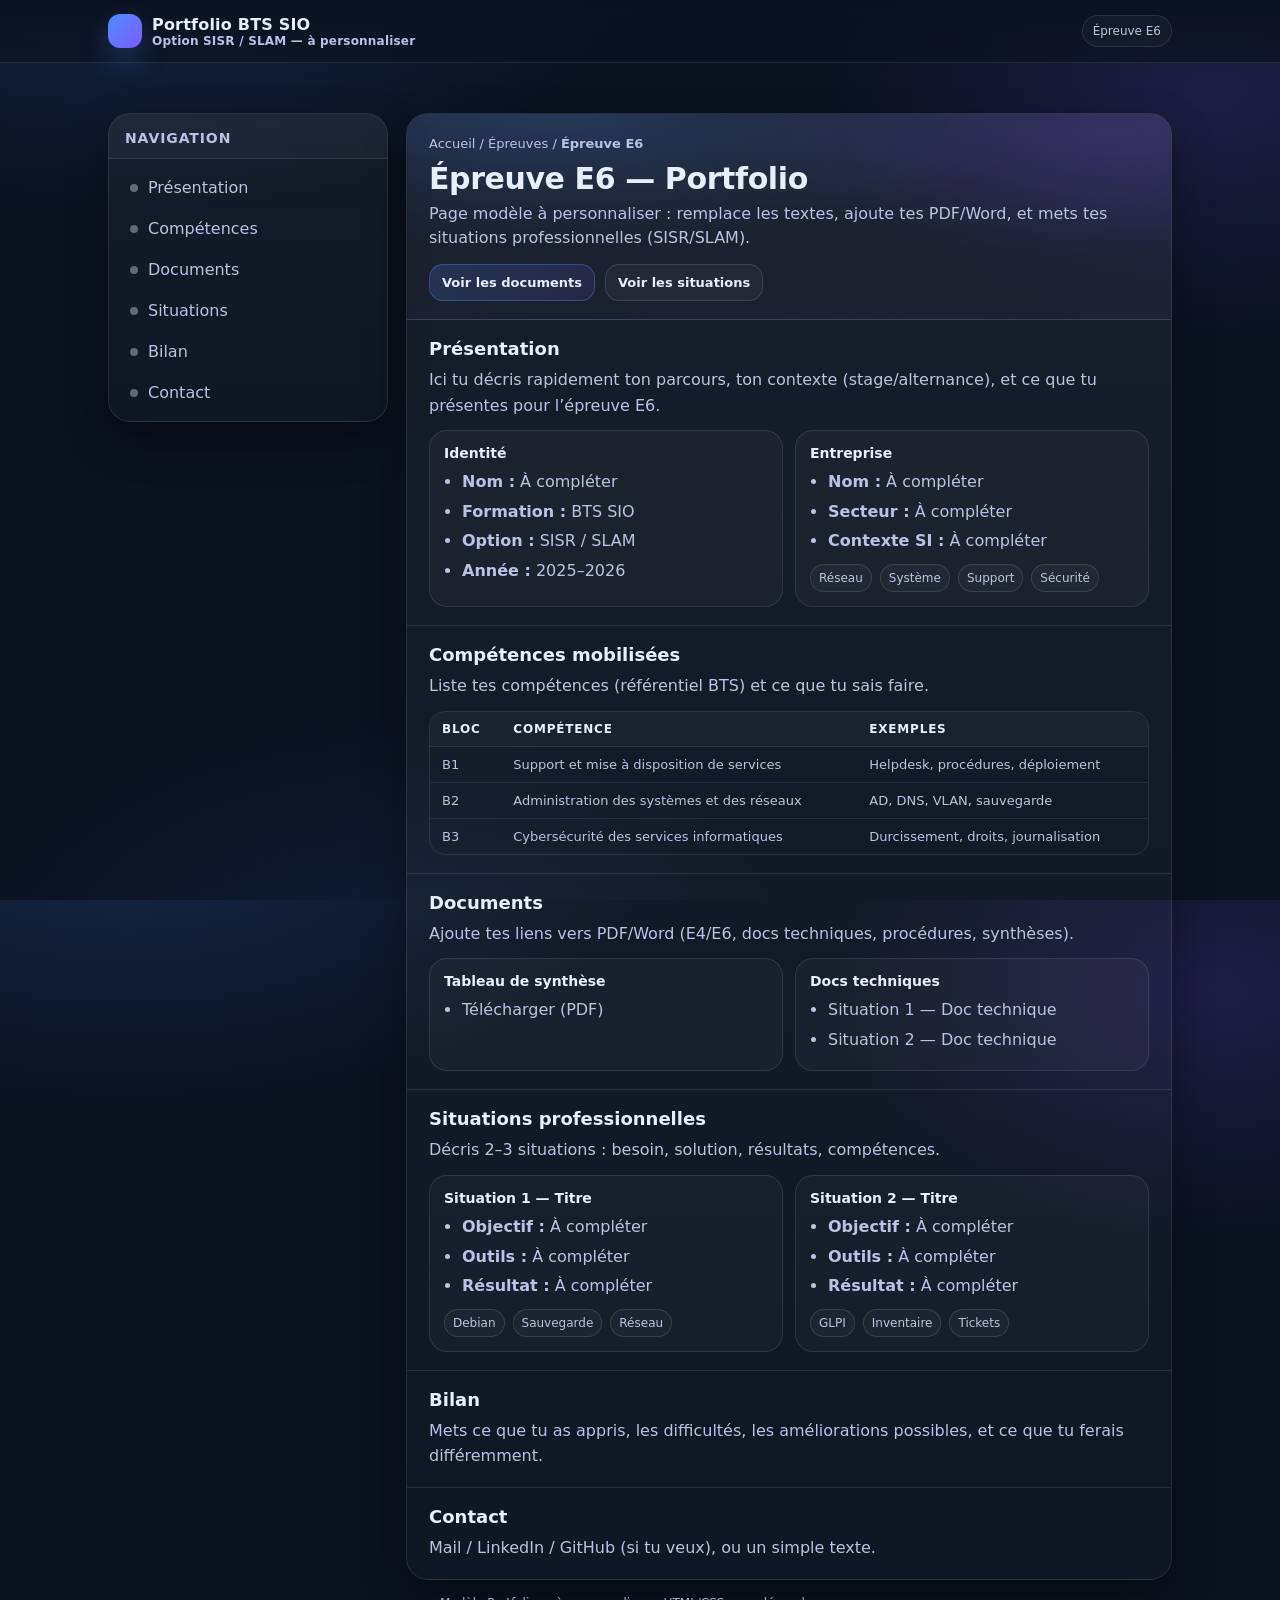
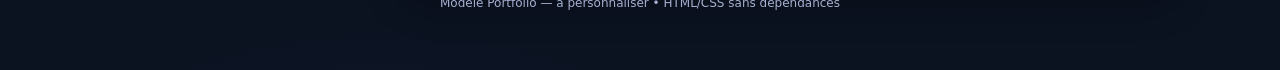
==== index.html @ 7071b3c1 "test" ====
<!doctype html>
<html lang="fr">
<head>
  <meta charset="utf-8" />
  <meta name="viewport" content="width=device-width,initial-scale=1" />
  <title>Épreuve E6 — Portfolio BTS SIO</title>
  <style>
    :root{
      --bg:#0b1220;
      --panel:#0f1a2e;
      --panel2:#101f3a;
      --text:#e8eefc;
      --muted:#b8c3e6;
      --line:rgba(255,255,255,.10);
      --accent:#4f8cff;
      --accent2:#7c5cff;
      --shadow: 0 18px 40px rgba(0,0,0,.35);
      --radius:18px;
      --radius2:22px;
      --max:1100px;
      --font: ui-sans-serif, system-ui, -apple-system, Segoe UI, Roboto, "Helvetica Neue", Arial, "Noto Sans", "Liberation Sans", sans-serif;
    }
    *{box-sizing:border-box}
    html,body{height:100%}
    body{
      margin:0;
      font-family:var(--font);
      color:var(--text);
      background:
        radial-gradient(900px 500px at 10% -10%, rgba(79,140,255,.18), transparent 60%),
        radial-gradient(700px 450px at 95% 10%, rgba(124,92,255,.16), transparent 55%),
        radial-gradient(700px 450px at 30% 110%, rgba(79,140,255,.10), transparent 60%),
        var(--bg);
    }

    a{color:inherit; text-decoration:none}
    .container{max-width:var(--max); margin:0 auto; padding:28px 18px 60px}

    /* Top bar */
    .topbar{
      position:sticky; top:0; z-index:50;
      backdrop-filter: blur(10px);
      background: linear-gradient(to bottom, rgba(11,18,32,.92), rgba(11,18,32,.65));
      border-bottom:1px solid var(--line);
    }
    .topbar .inner{
      max-width:var(--max);
      margin:0 auto;
      padding:14px 18px;
      display:flex;
      align-items:center;
      gap:14px;
    }
    .brand{
      display:flex; align-items:center; gap:10px; font-weight:750;
      letter-spacing:.2px;
    }
    .logo{
      width:34px;height:34px;border-radius:12px;
      background: linear-gradient(135deg,var(--accent),var(--accent2));
      box-shadow: 0 12px 28px rgba(79,140,255,.25);
    }
    .badge{
      margin-left:auto;
      font-size:12px;
      padding:8px 10px;
      border:1px solid var(--line);
      border-radius:999px;
      color:var(--muted);
      background: rgba(255,255,255,.03);
    }

    /* Layout */
    .layout{
      display:grid;
      grid-template-columns: 280px 1fr;
      gap:18px;
      margin-top:22px;
      align-items:start;
    }
    @media (max-width: 920px){
      .layout{grid-template-columns:1fr}
      .sidebar{position:relative; top:auto}
    }

    /* Sidebar */
    .sidebar{
      position:sticky; top:74px;
      border:1px solid var(--line);
      background: linear-gradient(180deg, rgba(255,255,255,.04), rgba(255,255,255,.02));
      border-radius:var(--radius2);
      box-shadow: var(--shadow);
      overflow:hidden;
    }
    .sidebar .head{
      padding:16px 16px 12px;
      border-bottom:1px solid var(--line);
      background: rgba(255,255,255,.03);
    }
    .sidebar .head h3{margin:0; font-size:14px; color:var(--muted); font-weight:700; text-transform:uppercase; letter-spacing:.9px}
    .sidebar nav{padding:8px}
    .navlink{
      display:flex; align-items:center; gap:10px;
      padding:10px 12px;
      border-radius:14px;
      color:var(--muted);
      border:1px solid transparent;
    }
    .navlink:hover{
      background: rgba(255,255,255,.04);
      color:var(--text);
      border-color: rgba(255,255,255,.06);
    }
    .dot{
      width:8px;height:8px;border-radius:99px;
      background: rgba(255,255,255,.35);
    }

    /* Main cards */
    .card{
      border:1px solid var(--line);
      background: linear-gradient(180deg, rgba(255,255,255,.05), rgba(255,255,255,.02));
      border-radius:var(--radius2);
      box-shadow: var(--shadow);
      overflow:hidden;
    }
    .hero{
      padding:22px 22px 18px;
      background:
        radial-gradient(800px 220px at 20% 0%, rgba(79,140,255,.20), transparent 60%),
        radial-gradient(700px 220px at 90% 10%, rgba(124,92,255,.16), transparent 55%),
        rgba(255,255,255,.02);
      border-bottom:1px solid var(--line);
    }
    .crumb{
      color:var(--muted);
      font-size:13px;
    }
    .hero h1{
      margin:10px 0 6px;
      font-size:30px;
      letter-spacing:-.4px;
    }
    .hero p{margin:0; color:var(--muted); line-height:1.5}
    .actions{
      margin-top:14px;
      display:flex; flex-wrap:wrap; gap:10px;
    }
    .btn{
      display:inline-flex; align-items:center; gap:10px;
      padding:10px 12px;
      border-radius:14px;
      border:1px solid rgba(255,255,255,.12);
      background: rgba(255,255,255,.04);
      color:var(--text);
      font-weight:650;
      font-size:13px;
    }
    .btn.primary{
      border-color: rgba(79,140,255,.35);
      background: linear-gradient(135deg, rgba(79,140,255,.18), rgba(124,92,255,.12));
    }

    .section{padding:18px 22px}
    .section + .section{border-top:1px solid var(--line)}
    .section h2{margin:0 0 8px; font-size:18px}
    .section p{margin:0; color:var(--muted); line-height:1.6}

    .grid{
      margin-top:12px;
      display:grid;
      grid-template-columns: 1fr 1fr;
      gap:12px;
    }
    @media (max-width: 720px){
      .grid{grid-template-columns:1fr}
    }

    .mini{
      border:1px solid rgba(255,255,255,.10);
      background: rgba(255,255,255,.03);
      border-radius:18px;
      padding:14px;
    }
    .mini h3{margin:0 0 6px; font-size:14px}
    .mini ul{margin:8px 0 0; padding-left:18px; color:var(--muted); line-height:1.6}
    .mini li{margin:4px 0}
    .tagrow{display:flex; flex-wrap:wrap; gap:8px; margin-top:10px}
    .tag{
      font-size:12px;
      padding:6px 8px;
      border-radius:999px;
      border:1px solid rgba(255,255,255,.12);
      background: rgba(255,255,255,.03);
      color:var(--muted);
    }

    .table{
      width:100%;
      border-collapse:separate;
      border-spacing:0;
      overflow:hidden;
      border-radius:16px;
      border:1px solid rgba(255,255,255,.10);
      margin-top:12px;
    }
    .table th, .table td{
      padding:10px 12px;
      text-align:left;
      border-bottom:1px solid rgba(255,255,255,.08);
      color:var(--muted);
      font-size:13px;
    }
    .table th{color:var(--text); font-size:12px; text-transform:uppercase; letter-spacing:.8px; background: rgba(255,255,255,.03)}
    .table tr:last-child td{border-bottom:none}

    footer{
      margin-top:16px;
      color:var(--muted);
      font-size:12px;
      text-align:center;
      opacity:.9;
    }
  </style>
</head>

<body>
  <header class="topbar">
    <div class="inner">
      <div class="brand">
        <div class="logo" aria-hidden="true"></div>
        <div>
          <div>Portfolio BTS SIO</div>
          <div style="font-size:12px;color:var(--muted);font-weight:650">Option SISR / SLAM — à personnaliser</div>
        </div>
      </div>
      <div class="badge">Épreuve E6</div>
    </div>
  </header>

  <main class="container">
    <div class="layout">
      <!-- Sidebar -->
      <aside class="sidebar">
        <div class="head">
          <h3>Navigation</h3>
        </div>
        <nav>
          <a class="navlink" href="#presentation"><span class="dot"></span> Présentation</a>
          <a class="navlink" href="#competences"><span class="dot"></span> Compétences</a>
          <a class="navlink" href="#documents"><span class="dot"></span> Documents</a>
          <a class="navlink" href="#situations"><span class="dot"></span> Situations</a>
          <a class="navlink" href="#bilan"><span class="dot"></span> Bilan</a>
          <a class="navlink" href="#contact"><span class="dot"></span> Contact</a>
        </nav>
      </aside>

      <!-- Content -->
      <section class="card">
        <div class="hero">
          <div class="crumb">Accueil / Épreuves / <strong>Épreuve E6</strong></div>
          <h1>Épreuve E6 — Portfolio</h1>
          <p>
            Page modèle à personnaliser : remplace les textes, ajoute tes PDF/Word,
            et mets tes situations professionnelles (SISR/SLAM).
          </p>
          <div class="actions">
            <a class="btn primary" href="#documents">Voir les documents</a>
            <a class="btn" href="#situations">Voir les situations</a>
          </div>
        </div>

        <div class="section" id="presentation">
          <h2>Présentation</h2>
          <p>
            <!-- À MODIFIER -->
            Ici tu décris rapidement ton parcours, ton contexte (stage/alternance),
            et ce que tu présentes pour l’épreuve E6.
          </p>

          <div class="grid">
            <div class="mini">
              <h3>Identité</h3>
              <ul>
                <li><strong>Nom :</strong> À compléter</li>
                <li><strong>Formation :</strong> BTS SIO</li>
                <li><strong>Option :</strong> SISR / SLAM</li>
                <li><strong>Année :</strong> 2025–2026</li>
              </ul>
            </div>
            <div class="mini">
              <h3>Entreprise</h3>
              <ul>
                <li><strong>Nom :</strong> À compléter</li>
                <li><strong>Secteur :</strong> À compléter</li>
                <li><strong>Contexte SI :</strong> À compléter</li>
              </ul>
              <div class="tagrow">
                <span class="tag">Réseau</span>
                <span class="tag">Système</span>
                <span class="tag">Support</span>
                <span class="tag">Sécurité</span>
              </div>
            </div>
          </div>
        </div>

        <div class="section" id="competences">
          <h2>Compétences mobilisées</h2>
          <p><!-- À MODIFIER --> Liste tes compétences (référentiel BTS) et ce que tu sais faire.</p>

          <table class="table" aria-label="Tableau de compétences">
            <thead>
              <tr>
                <th>Bloc</th>
                <th>Compétence</th>
                <th>Exemples</th>
              </tr>
            </thead>
            <tbody>
              <tr>
                <td>B1</td>
                <td>Support et mise à disposition de services</td>
                <td>Helpdesk, procédures, déploiement</td>
              </tr>
              <tr>
                <td>B2</td>
                <td>Administration des systèmes et des réseaux</td>
                <td>AD, DNS, VLAN, sauvegarde</td>
              </tr>
              <tr>
                <td>B3</td>
                <td>Cybersécurité des services informatiques</td>
                <td>Durcissement, droits, journalisation</td>
              </tr>
            </tbody>
          </table>
        </div>

        <div class="section" id="documents">
          <h2>Documents</h2>
          <p><!-- À MODIFIER --> Ajoute tes liens vers PDF/Word (E4/E6, docs techniques, procédures, synthèses).</p>

          <div class="grid">
            <div class="mini">
              <h3>Tableau de synthèse</h3>
              <ul>
                <li><a href="#" target="_blank" rel="noopener">Télécharger (PDF)</a></li>
              </ul>
            </div>
            <div class="mini">
              <h3>Docs techniques</h3>
              <ul>
                <li><a href="#" target="_blank" rel="noopener">Situation 1 — Doc technique</a></li>
                <li><a href="#" target="_blank" rel="noopener">Situation 2 — Doc technique</a></li>
              </ul>
            </div>
          </div>
        </div>

        <div class="section" id="situations">
          <h2>Situations professionnelles</h2>
          <p><!-- À MODIFIER --> Décris 2–3 situations : besoin, solution, résultats, compétences.</p>

          <div class="grid">
            <div class="mini">
              <h3>Situation 1 — Titre</h3>
              <ul>
                <li><strong>Objectif :</strong> À compléter</li>
                <li><strong>Outils :</strong> À compléter</li>
                <li><strong>Résultat :</strong> À compléter</li>
              </ul>
              <div class="tagrow">
                <span class="tag">Debian</span>
                <span class="tag">Sauvegarde</span>
                <span class="tag">Réseau</span>
              </div>
            </div>

            <div class="mini">
              <h3>Situation 2 — Titre</h3>
              <ul>
                <li><strong>Objectif :</strong> À compléter</li>
                <li><strong>Outils :</strong> À compléter</li>
                <li><strong>Résultat :</strong> À compléter</li>
              </ul>
              <div class="tagrow">
                <span class="tag">GLPI</span>
                <span class="tag">Inventaire</span>
                <span class="tag">Tickets</span>
              </div>
            </div>
          </div>
        </div>

        <div class="section" id="bilan">
          <h2>Bilan</h2>
          <p>
            <!-- À MODIFIER -->
            Mets ce que tu as appris, les difficultés, les améliorations possibles, et ce que tu ferais différemment.
          </p>
        </div>

        <div class="section" id="contact">
          <h2>Contact</h2>
          <p><!-- À MODIFIER --> Mail / LinkedIn / GitHub (si tu veux), ou un simple texte.</p>
        </div>
      </section>
    </div>

    <footer>
      Modèle Portfolio — à personnaliser • HTML/CSS sans dépendances
    </footer>
  </main>
</body>
</html>
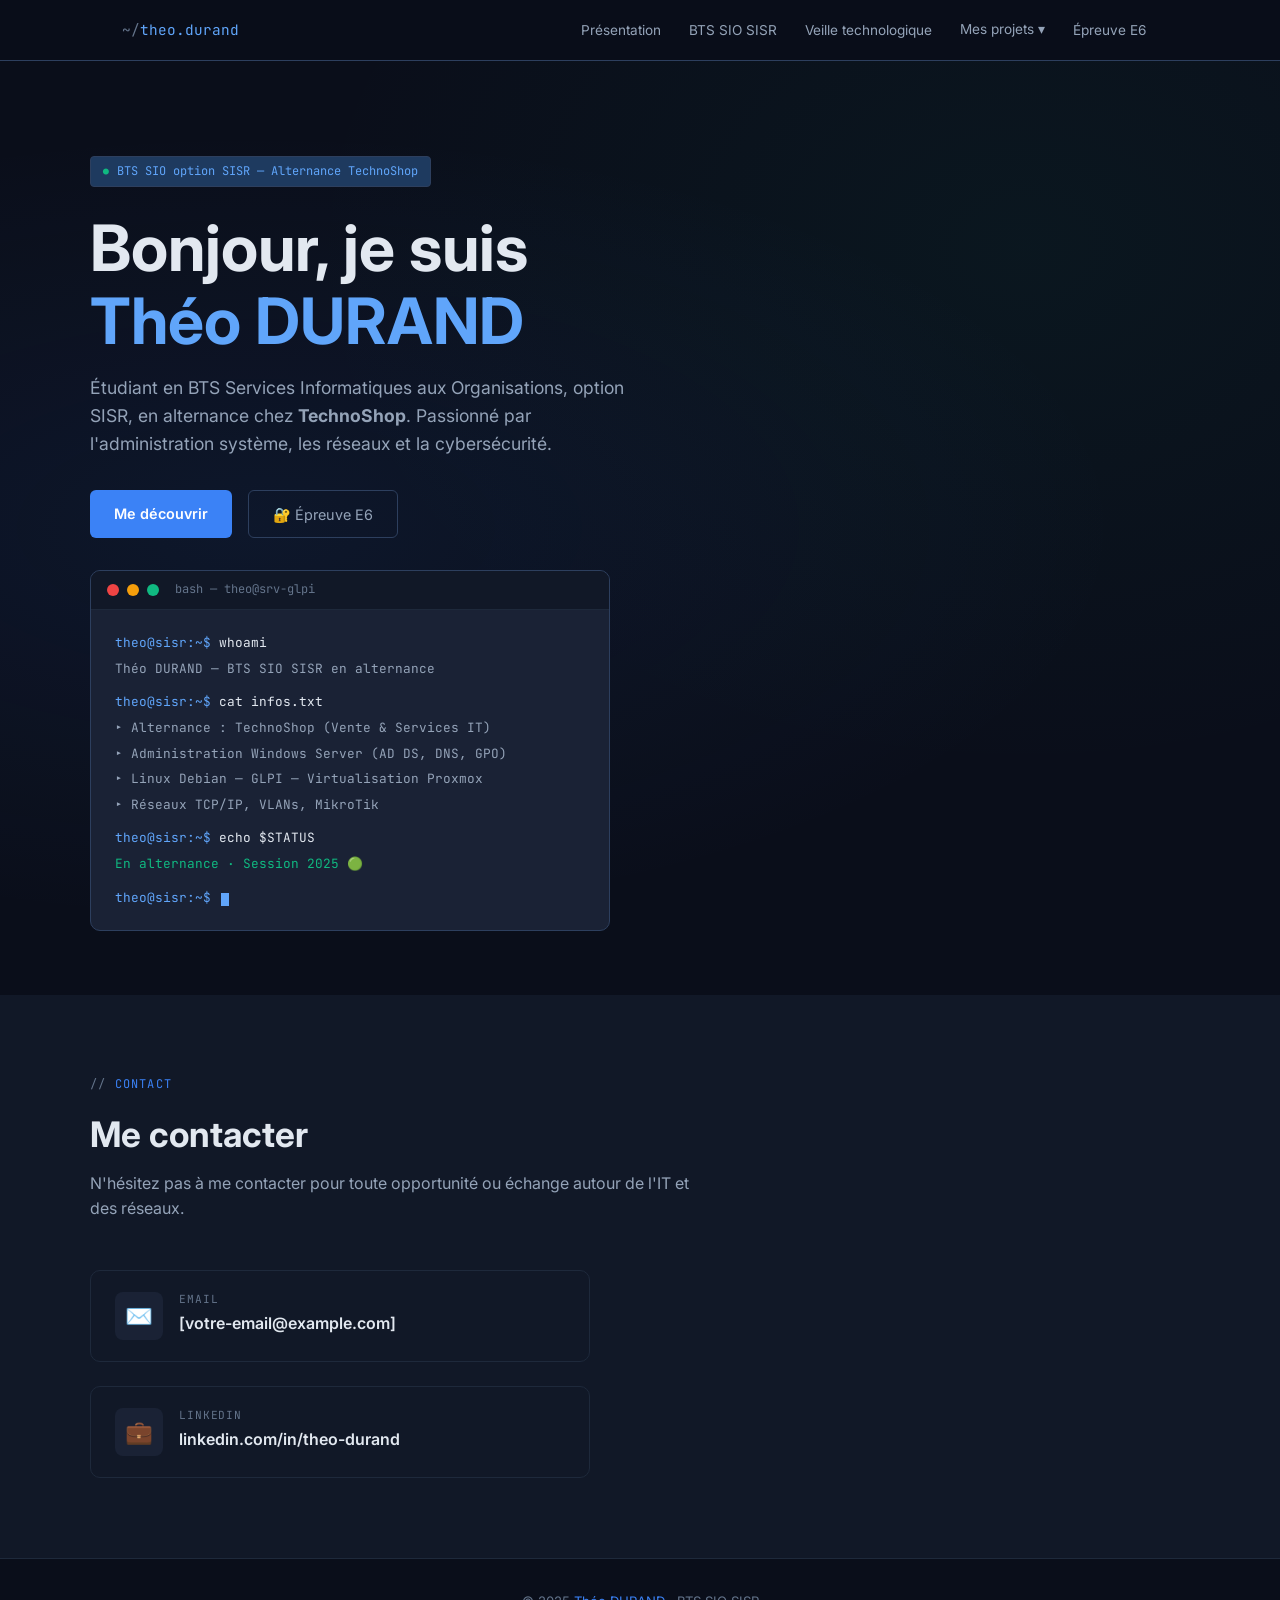
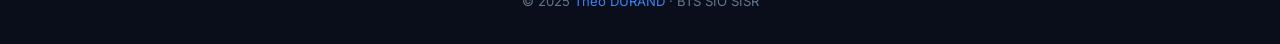
==== commit 6346a65c: "premier" ====
--- a/index.html
+++ b/index.html
@@ -1,416 +1,82 @@
-<!doctype html>
+<!DOCTYPE html>
 <html lang="fr">
 <head>
-  <meta charset="utf-8" />
-  <meta name="viewport" content="width=device-width,initial-scale=1" />
-  <title>Épreuve E6 — Portfolio BTS SIO</title>
-  <style>
-    :root{
-      --bg:#0b1220;
-      --panel:#0f1a2e;
-      --panel2:#101f3a;
-      --text:#e8eefc;
-      --muted:#b8c3e6;
-      --line:rgba(255,255,255,.10);
-      --accent:#4f8cff;
-      --accent2:#7c5cff;
-      --shadow: 0 18px 40px rgba(0,0,0,.35);
-      --radius:18px;
-      --radius2:22px;
-      --max:1100px;
-      --font: ui-sans-serif, system-ui, -apple-system, Segoe UI, Roboto, "Helvetica Neue", Arial, "Noto Sans", "Liberation Sans", sans-serif;
-    }
-    *{box-sizing:border-box}
-    html,body{height:100%}
-    body{
-      margin:0;
-      font-family:var(--font);
-      color:var(--text);
-      background:
-        radial-gradient(900px 500px at 10% -10%, rgba(79,140,255,.18), transparent 60%),
-        radial-gradient(700px 450px at 95% 10%, rgba(124,92,255,.16), transparent 55%),
-        radial-gradient(700px 450px at 30% 110%, rgba(79,140,255,.10), transparent 60%),
-        var(--bg);
-    }
+  <meta charset="UTF-8">
+  <meta name="viewport" content="width=device-width, initial-scale=1.0">
+  <title>Théo DURAND — Portfolio BTS SIO SISR</title>
+  <link rel="stylesheet" href="css/style.css">
+  <link rel="preconnect" href="https://fonts.googleapis.com">
+  <link href="https://fonts.googleapis.com/css2?family=JetBrains+Mono:wght@400;600&family=Inter:wght@400;500;600;700&display=swap" rel="stylesheet">
+</head>
+<body>
+<script src="js/nav.js"></script>
 
-    a{color:inherit; text-decoration:none}
-    .container{max-width:var(--max); margin:0 auto; padding:28px 18px 60px}
+<main>
+  <!-- HERO -->
+  <section class="hero">
+    <div class="hero-inner">
+      <div class="hero-badge">BTS SIO option SISR — Alternance TechnoShop</div>
+      <h1>Bonjour, je suis<br><em>Théo DURAND</em></h1>
+      <p>Étudiant en BTS Services Informatiques aux Organisations, option SISR, en alternance chez <strong>TechnoShop</strong>. Passionné par l'administration système, les réseaux et la cybersécurité.</p>
+      <div class="hero-btns">
+        <a href="presentation.html" class="btn-primary">Me découvrir</a>
+        <a href="e6.html" class="btn-secondary">🔐 Épreuve E6</a>
+      </div>
 
-    /* Top bar */
-    .topbar{
-      position:sticky; top:0; z-index:50;
-      backdrop-filter: blur(10px);
-      background: linear-gradient(to bottom, rgba(11,18,32,.92), rgba(11,18,32,.65));
-      border-bottom:1px solid var(--line);
-    }
-    .topbar .inner{
-      max-width:var(--max);
-      margin:0 auto;
-      padding:14px 18px;
-      display:flex;
-      align-items:center;
-      gap:14px;
-    }
-    .brand{
-      display:flex; align-items:center; gap:10px; font-weight:750;
-      letter-spacing:.2px;
-    }
-    .logo{
-      width:34px;height:34px;border-radius:12px;
-      background: linear-gradient(135deg,var(--accent),var(--accent2));
-      box-shadow: 0 12px 28px rgba(79,140,255,.25);
-    }
-    .badge{
-      margin-left:auto;
-      font-size:12px;
-      padding:8px 10px;
-      border:1px solid var(--line);
-      border-radius:999px;
-      color:var(--muted);
-      background: rgba(255,255,255,.03);
-    }
-
-    /* Layout */
-    .layout{
-      display:grid;
-      grid-template-columns: 280px 1fr;
-      gap:18px;
-      margin-top:22px;
-      align-items:start;
-    }
-    @media (max-width: 920px){
-      .layout{grid-template-columns:1fr}
-      .sidebar{position:relative; top:auto}
-    }
-
-    /* Sidebar */
-    .sidebar{
-      position:sticky; top:74px;
-      border:1px solid var(--line);
-      background: linear-gradient(180deg, rgba(255,255,255,.04), rgba(255,255,255,.02));
-      border-radius:var(--radius2);
-      box-shadow: var(--shadow);
-      overflow:hidden;
-    }
-    .sidebar .head{
-      padding:16px 16px 12px;
-      border-bottom:1px solid var(--line);
-      background: rgba(255,255,255,.03);
-    }
-    .sidebar .head h3{margin:0; font-size:14px; color:var(--muted); font-weight:700; text-transform:uppercase; letter-spacing:.9px}
-    .sidebar nav{padding:8px}
-    .navlink{
-      display:flex; align-items:center; gap:10px;
-      padding:10px 12px;
-      border-radius:14px;
-      color:var(--muted);
-      border:1px solid transparent;
-    }
-    .navlink:hover{
-      background: rgba(255,255,255,.04);
-      color:var(--text);
-      border-color: rgba(255,255,255,.06);
-    }
-    .dot{
-      width:8px;height:8px;border-radius:99px;
-      background: rgba(255,255,255,.35);
-    }
-
-    /* Main cards */
-    .card{
-      border:1px solid var(--line);
-      background: linear-gradient(180deg, rgba(255,255,255,.05), rgba(255,255,255,.02));
-      border-radius:var(--radius2);
-      box-shadow: var(--shadow);
-      overflow:hidden;
-    }
-    .hero{
-      padding:22px 22px 18px;
-      background:
-        radial-gradient(800px 220px at 20% 0%, rgba(79,140,255,.20), transparent 60%),
-        radial-gradient(700px 220px at 90% 10%, rgba(124,92,255,.16), transparent 55%),
-        rgba(255,255,255,.02);
-      border-bottom:1px solid var(--line);
-    }
-    .crumb{
-      color:var(--muted);
-      font-size:13px;
-    }
-    .hero h1{
-      margin:10px 0 6px;
-      font-size:30px;
-      letter-spacing:-.4px;
-    }
-    .hero p{margin:0; color:var(--muted); line-height:1.5}
-    .actions{
-      margin-top:14px;
-      display:flex; flex-wrap:wrap; gap:10px;
-    }
-    .btn{
-      display:inline-flex; align-items:center; gap:10px;
-      padding:10px 12px;
-      border-radius:14px;
-      border:1px solid rgba(255,255,255,.12);
-      background: rgba(255,255,255,.04);
-      color:var(--text);
-      font-weight:650;
-      font-size:13px;
-    }
-    .btn.primary{
-      border-color: rgba(79,140,255,.35);
-      background: linear-gradient(135deg, rgba(79,140,255,.18), rgba(124,92,255,.12));
-    }
-
-    .section{padding:18px 22px}
-    .section + .section{border-top:1px solid var(--line)}
-    .section h2{margin:0 0 8px; font-size:18px}
-    .section p{margin:0; color:var(--muted); line-height:1.6}
-
-    .grid{
-      margin-top:12px;
-      display:grid;
-      grid-template-columns: 1fr 1fr;
-      gap:12px;
-    }
-    @media (max-width: 720px){
-      .grid{grid-template-columns:1fr}
-    }
-
-    .mini{
-      border:1px solid rgba(255,255,255,.10);
-      background: rgba(255,255,255,.03);
-      border-radius:18px;
-      padding:14px;
-    }
-    .mini h3{margin:0 0 6px; font-size:14px}
-    .mini ul{margin:8px 0 0; padding-left:18px; color:var(--muted); line-height:1.6}
-    .mini li{margin:4px 0}
-    .tagrow{display:flex; flex-wrap:wrap; gap:8px; margin-top:10px}
-    .tag{
-      font-size:12px;
-      padding:6px 8px;
-      border-radius:999px;
-      border:1px solid rgba(255,255,255,.12);
-      background: rgba(255,255,255,.03);
-      color:var(--muted);
-    }
-
-    .table{
-      width:100%;
-      border-collapse:separate;
-      border-spacing:0;
-      overflow:hidden;
-      border-radius:16px;
-      border:1px solid rgba(255,255,255,.10);
-      margin-top:12px;
-    }
-    .table th, .table td{
-      padding:10px 12px;
-      text-align:left;
-      border-bottom:1px solid rgba(255,255,255,.08);
-      color:var(--muted);
-      font-size:13px;
-    }
-    .table th{color:var(--text); font-size:12px; text-transform:uppercase; letter-spacing:.8px; background: rgba(255,255,255,.03)}
-    .table tr:last-child td{border-bottom:none}
-
-    footer{
-      margin-top:16px;
-      color:var(--muted);
-      font-size:12px;
-      text-align:center;
-      opacity:.9;
-    }
-  </style>
-</head>
-
-<body>
-  <header class="topbar">
-    <div class="inner">
-      <div class="brand">
-        <div class="logo" aria-hidden="true"></div>
-        <div>
-          <div>Portfolio BTS SIO</div>
-          <div style="font-size:12px;color:var(--muted);font-weight:650">Option SISR / SLAM — à personnaliser</div>
+      <div class="terminal">
+        <div class="terminal-bar">
+          <div class="dot r"></div><div class="dot y"></div><div class="dot g"></div>
+          <span class="terminal-title">bash — theo@srv-glpi</span>
+        </div>
+        <div class="terminal-body">
+          <div><span class="t-prompt">theo@sisr:~$</span> <span class="t-cmd">whoami</span></div>
+          <div class="t-out">Théo DURAND — BTS SIO SISR en alternance</div>
+          <div style="margin-top:.5rem"><span class="t-prompt">theo@sisr:~$</span> <span class="t-cmd">cat infos.txt</span></div>
+          <div class="t-out">▸ Alternance : TechnoShop (Vente &amp; Services IT)</div>
+          <div class="t-out">▸ Administration Windows Server (AD DS, DNS, GPO)</div>
+          <div class="t-out">▸ Linux Debian — GLPI — Virtualisation Proxmox</div>
+          <div class="t-out">▸ Réseaux TCP/IP, VLANs, MikroTik</div>
+          <div style="margin-top:.5rem"><span class="t-prompt">theo@sisr:~$</span> <span class="t-cmd">echo $STATUS</span></div>
+          <div><span class="t-green">En alternance · Session 2025 🟢</span></div>
+          <div style="margin-top:.5rem"><span class="t-prompt">theo@sisr:~$</span> <span class="t-cursor"></span></div>
         </div>
       </div>
-      <div class="badge">Épreuve E6</div>
     </div>
-  </header>
+  </section>
 
-  <main class="container">
-    <div class="layout">
-      <!-- Sidebar -->
-      <aside class="sidebar">
-        <div class="head">
-          <h3>Navigation</h3>
-        </div>
-        <nav>
-          <a class="navlink" href="#presentation"><span class="dot"></span> Présentation</a>
-          <a class="navlink" href="#competences"><span class="dot"></span> Compétences</a>
-          <a class="navlink" href="#documents"><span class="dot"></span> Documents</a>
-          <a class="navlink" href="#situations"><span class="dot"></span> Situations</a>
-          <a class="navlink" href="#bilan"><span class="dot"></span> Bilan</a>
-          <a class="navlink" href="#contact"><span class="dot"></span> Contact</a>
-        </nav>
-      </aside>
+  <!-- CONTACT -->
+  <section>
+    <div class="section-inner">
+      <div class="section-tag">Contact</div>
+      <h2>Me contacter</h2>
+      <p class="section-sub">N'hésitez pas à me contacter pour toute opportunité ou échange autour de l'IT et des réseaux.</p>
+      <div class="cards cards-2" style="max-width:500px">
+        <a class="link-card" href="mailto:[votre-email]">
+          <div class="link-card-icon">✉️</div>
+          <div class="link-card-body">
+            <div class="lc-label">Email</div>
+            <div class="lc-title">[votre-email@example.com]</div>
+          </div>
+        </a>
+        <a class="link-card" href="#" target="_blank">
+          <div class="link-card-icon">💼</div>
+          <div class="link-card-body">
+            <div class="lc-label">LinkedIn</div>
+            <div class="lc-title">linkedin.com/in/theo-durand</div>
+          </div>
+        </a>
+      </div>
+    </div>
+  </section>
+</main>
 
-      <!-- Content -->
-      <section class="card">
-        <div class="hero">
-          <div class="crumb">Accueil / Épreuves / <strong>Épreuve E6</strong></div>
-          <h1>Épreuve E6 — Portfolio</h1>
-          <p>
-            Page modèle à personnaliser : remplace les textes, ajoute tes PDF/Word,
-            et mets tes situations professionnelles (SISR/SLAM).
-          </p>
-          <div class="actions">
-            <a class="btn primary" href="#documents">Voir les documents</a>
-            <a class="btn" href="#situations">Voir les situations</a>
-          </div>
-        </div>
-
-        <div class="section" id="presentation">
-          <h2>Présentation</h2>
-          <p>
-            <!-- À MODIFIER -->
-            Ici tu décris rapidement ton parcours, ton contexte (stage/alternance),
-            et ce que tu présentes pour l’épreuve E6.
-          </p>
-
-          <div class="grid">
-            <div class="mini">
-              <h3>Identité</h3>
-              <ul>
-                <li><strong>Nom :</strong> À compléter</li>
-                <li><strong>Formation :</strong> BTS SIO</li>
-                <li><strong>Option :</strong> SISR / SLAM</li>
-                <li><strong>Année :</strong> 2025–2026</li>
-              </ul>
-            </div>
-            <div class="mini">
-              <h3>Entreprise</h3>
-              <ul>
-                <li><strong>Nom :</strong> À compléter</li>
-                <li><strong>Secteur :</strong> À compléter</li>
-                <li><strong>Contexte SI :</strong> À compléter</li>
-              </ul>
-              <div class="tagrow">
-                <span class="tag">Réseau</span>
-                <span class="tag">Système</span>
-                <span class="tag">Support</span>
-                <span class="tag">Sécurité</span>
-              </div>
-            </div>
-          </div>
-        </div>
-
-        <div class="section" id="competences">
-          <h2>Compétences mobilisées</h2>
-          <p><!-- À MODIFIER --> Liste tes compétences (référentiel BTS) et ce que tu sais faire.</p>
-
-          <table class="table" aria-label="Tableau de compétences">
-            <thead>
-              <tr>
-                <th>Bloc</th>
-                <th>Compétence</th>
-                <th>Exemples</th>
-              </tr>
-            </thead>
-            <tbody>
-              <tr>
-                <td>B1</td>
-                <td>Support et mise à disposition de services</td>
-                <td>Helpdesk, procédures, déploiement</td>
-              </tr>
-              <tr>
-                <td>B2</td>
-                <td>Administration des systèmes et des réseaux</td>
-                <td>AD, DNS, VLAN, sauvegarde</td>
-              </tr>
-              <tr>
-                <td>B3</td>
-                <td>Cybersécurité des services informatiques</td>
-                <td>Durcissement, droits, journalisation</td>
-              </tr>
-            </tbody>
-          </table>
-        </div>
-
-        <div class="section" id="documents">
-          <h2>Documents</h2>
-          <p><!-- À MODIFIER --> Ajoute tes liens vers PDF/Word (E4/E6, docs techniques, procédures, synthèses).</p>
-
-          <div class="grid">
-            <div class="mini">
-              <h3>Tableau de synthèse</h3>
-              <ul>
-                <li><a href="#" target="_blank" rel="noopener">Télécharger (PDF)</a></li>
-              </ul>
-            </div>
-            <div class="mini">
-              <h3>Docs techniques</h3>
-              <ul>
-                <li><a href="#" target="_blank" rel="noopener">Situation 1 — Doc technique</a></li>
-                <li><a href="#" target="_blank" rel="noopener">Situation 2 — Doc technique</a></li>
-              </ul>
-            </div>
-          </div>
-        </div>
-
-        <div class="section" id="situations">
-          <h2>Situations professionnelles</h2>
-          <p><!-- À MODIFIER --> Décris 2–3 situations : besoin, solution, résultats, compétences.</p>
-
-          <div class="grid">
-            <div class="mini">
-              <h3>Situation 1 — Titre</h3>
-              <ul>
-                <li><strong>Objectif :</strong> À compléter</li>
-                <li><strong>Outils :</strong> À compléter</li>
-                <li><strong>Résultat :</strong> À compléter</li>
-              </ul>
-              <div class="tagrow">
-                <span class="tag">Debian</span>
-                <span class="tag">Sauvegarde</span>
-                <span class="tag">Réseau</span>
-              </div>
-            </div>
-
-            <div class="mini">
-              <h3>Situation 2 — Titre</h3>
-              <ul>
-                <li><strong>Objectif :</strong> À compléter</li>
-                <li><strong>Outils :</strong> À compléter</li>
-                <li><strong>Résultat :</strong> À compléter</li>
-              </ul>
-              <div class="tagrow">
-                <span class="tag">GLPI</span>
-                <span class="tag">Inventaire</span>
-                <span class="tag">Tickets</span>
-              </div>
-            </div>
-          </div>
-        </div>
-
-        <div class="section" id="bilan">
-          <h2>Bilan</h2>
-          <p>
-            <!-- À MODIFIER -->
-            Mets ce que tu as appris, les difficultés, les améliorations possibles, et ce que tu ferais différemment.
-          </p>
-        </div>
-
-        <div class="section" id="contact">
-          <h2>Contact</h2>
-          <p><!-- À MODIFIER --> Mail / LinkedIn / GitHub (si tu veux), ou un simple texte.</p>
-        </div>
-      </section>
-    </div>
-
-    <footer>
-      Modèle Portfolio — à personnaliser • HTML/CSS sans dépendances
-    </footer>
-  </main>
+<footer>© 2025 <span>Théo DURAND</span> · BTS SIO SISR</footer>
+<script>
+document.addEventListener('DOMContentLoaded',()=>{
+  document.querySelectorAll('.reveal').forEach(el=>{
+    new IntersectionObserver(([e])=>{if(e.isIntersecting)el.classList.add('visible')},{threshold:.1}).observe(el);
+  });
+});
+</script>
 </body>
 </html>
--- a/css/style.css
+++ b/css/style.css
@@ -0,0 +1,381 @@
+/* ============================================
+   PORTFOLIO DURAND THÉO — BTS SIO SISR 2025
+   Style inspiré terminal/tech, tons bleu marine
+   ============================================ */
+
+:root {
+  --bg: #0a0e1a;
+  --bg2: #111827;
+  --bg3: #1a2235;
+  --accent: #3b82f6;
+  --accent2: #60a5fa;
+  --accent3: #1d4ed8;
+  --green: #10b981;
+  --text: #e2e8f0;
+  --text2: #94a3b8;
+  --text3: #64748b;
+  --border: #1e293b;
+  --border2: #2d3f5e;
+  --card: #111827;
+  --card2: #162032;
+  --tag: #1e3a5f;
+  --tag-text: #60a5fa;
+  --font: 'JetBrains Mono', 'Fira Code', 'Courier New', monospace;
+  --font2: 'Inter', 'Segoe UI', sans-serif;
+}
+
+* { margin: 0; padding: 0; box-sizing: border-box; }
+
+html { scroll-behavior: smooth; }
+
+body {
+  background: var(--bg);
+  color: var(--text);
+  font-family: var(--font2);
+  font-size: 16px;
+  line-height: 1.6;
+  min-height: 100vh;
+}
+
+/* ── NAV ─────────────────────────────────── */
+nav {
+  position: fixed; top: 0; left: 0; right: 0;
+  z-index: 100;
+  background: rgba(10,14,26,.95);
+  border-bottom: 1px solid var(--border2);
+  backdrop-filter: blur(10px);
+}
+.nav-inner {
+  max-width: 1100px; margin: 0 auto;
+  display: flex; align-items: center;
+  padding: 0 2rem; height: 60px; gap: 2rem;
+}
+.nav-logo {
+  font-family: var(--font); font-size: .9rem;
+  color: var(--accent2); text-decoration: none; white-space: nowrap;
+}
+.nav-logo span { color: var(--text3); }
+.nav-links {
+  display: flex; align-items: center;
+  gap: .25rem; list-style: none; margin-left: auto;
+}
+.nav-links a {
+  color: var(--text2); text-decoration: none;
+  font-size: .85rem; padding: .4rem .75rem;
+  border-radius: 4px; transition: all .2s;
+}
+.nav-links a:hover, .nav-links a.active { color: var(--accent2); background: var(--bg3); }
+
+/* Dropdown */
+.nav-dropdown { position: relative; }
+.nav-dropdown > span {
+  color: var(--text2); font-size: .85rem;
+  padding: .4rem .75rem; cursor: pointer;
+  border-radius: 4px; transition: all .2s;
+  display: flex; align-items: center; gap: .4rem;
+}
+.nav-dropdown > span:hover { color: var(--accent2); background: var(--bg3); }
+.dropdown-menu {
+  display: none; position: absolute; top: 100%; right: 0;
+  background: var(--bg2); border: 1px solid var(--border2);
+  border-radius: 8px; min-width: 280px;
+  box-shadow: 0 8px 32px rgba(0,0,0,.5); overflow: hidden; z-index: 200;
+}
+.nav-dropdown:hover .dropdown-menu { display: block; }
+.dropdown-menu a {
+  display: flex; flex-direction: column;
+  padding: .75rem 1rem; text-decoration: none;
+  color: var(--text); border-bottom: 1px solid var(--border);
+  transition: background .2s;
+}
+.dropdown-menu a:last-child { border-bottom: none; }
+.dropdown-menu a:hover { background: var(--bg3); }
+.dropdown-menu .dm-title { font-size: .85rem; display: flex; align-items: center; gap: .5rem; }
+.dropdown-menu .dm-sub { font-size: .75rem; color: var(--text3); margin-top: 2px; }
+
+/* ── MAIN ────────────────────────────────── */
+main { padding-top: 60px; }
+
+/* ── HERO ────────────────────────────────── */
+.hero {
+  min-height: 100vh; display: flex; align-items: center;
+  padding: 6rem 2rem 4rem;
+  background: radial-gradient(ellipse at 20% 50%, rgba(59,130,246,.08) 0%, transparent 60%),
+              radial-gradient(ellipse at 80% 20%, rgba(16,185,129,.05) 0%, transparent 50%);
+}
+.hero-inner { max-width: 1100px; margin: 0 auto; width: 100%; }
+.hero-badge {
+  display: inline-flex; align-items: center; gap: .5rem;
+  background: var(--tag); color: var(--tag-text);
+  font-family: var(--font); font-size: .75rem;
+  padding: .3rem .75rem; border-radius: 4px;
+  border: 1px solid var(--border2); margin-bottom: 1.5rem;
+}
+.hero-badge::before { content: '●'; color: var(--green); font-size: .6rem; }
+.hero h1 {
+  font-size: clamp(2.2rem, 5vw, 4rem);
+  font-weight: 700; line-height: 1.15;
+  color: var(--text); margin-bottom: 1rem;
+}
+.hero h1 em { color: var(--accent2); font-style: normal; }
+.hero p { font-size: 1.1rem; color: var(--text2); max-width: 560px; margin-bottom: 2rem; }
+.hero-btns { display: flex; gap: 1rem; flex-wrap: wrap; }
+.btn-primary {
+  background: var(--accent); color: white;
+  padding: .7rem 1.5rem; border-radius: 6px;
+  text-decoration: none; font-weight: 600; font-size: .9rem;
+  transition: background .2s;
+}
+.btn-primary:hover { background: var(--accent3); }
+.btn-secondary {
+  background: transparent; color: var(--text2);
+  padding: .7rem 1.5rem; border-radius: 6px;
+  text-decoration: none; font-size: .9rem;
+  border: 1px solid var(--border2); transition: all .2s;
+}
+.btn-secondary:hover { border-color: var(--accent); color: var(--accent2); }
+
+/* Terminal block */
+.terminal {
+  background: var(--bg3); border: 1px solid var(--border2);
+  border-radius: 10px; overflow: hidden;
+  max-width: 520px; margin-top: 2rem;
+}
+.terminal-bar {
+  background: var(--bg2); padding: .6rem 1rem;
+  display: flex; align-items: center; gap: .5rem;
+  border-bottom: 1px solid var(--border);
+}
+.dot { width: 12px; height: 12px; border-radius: 50%; }
+.dot.r { background: #ef4444; }
+.dot.y { background: #f59e0b; }
+.dot.g { background: #10b981; }
+.terminal-title { font-family: var(--font); font-size: .75rem; color: var(--text3); margin-left: .5rem; }
+.terminal-body { padding: 1.25rem 1.5rem; font-family: var(--font); font-size: .8rem; line-height: 2; }
+.t-prompt { color: var(--accent2); }
+.t-cmd { color: var(--text); }
+.t-out { color: var(--text2); }
+.t-green { color: var(--green); }
+.t-cursor { display: inline-block; width: 8px; height: 1em; background: var(--accent2); animation: blink 1s infinite; vertical-align: text-bottom; margin-left: 2px; }
+@keyframes blink { 0%,50% { opacity: 1; } 51%,100% { opacity: 0; } }
+
+/* ── SECTIONS ────────────────────────────── */
+section { padding: 5rem 2rem; }
+section:nth-child(even) { background: var(--bg2); }
+.section-inner { max-width: 1100px; margin: 0 auto; }
+.section-tag {
+  font-family: var(--font); font-size: .75rem; color: var(--accent);
+  letter-spacing: .1em; text-transform: uppercase; margin-bottom: .75rem;
+}
+.section-tag::before { content: '// '; color: var(--text3); }
+h2 { font-size: clamp(1.6rem, 3vw, 2.2rem); font-weight: 700; margin-bottom: .5rem; }
+.section-sub { color: var(--text2); font-size: 1rem; max-width: 600px; margin-bottom: 3rem; }
+
+/* ── CARDS ───────────────────────────────── */
+.cards { display: grid; gap: 1.5rem; }
+.cards-2 { grid-template-columns: repeat(auto-fit, minmax(300px, 1fr)); }
+.cards-3 { grid-template-columns: repeat(auto-fit, minmax(260px, 1fr)); }
+.cards-4 { grid-template-columns: repeat(auto-fit, minmax(220px, 1fr)); }
+
+.card {
+  background: var(--card); border: 1px solid var(--border);
+  border-radius: 10px; padding: 1.5rem;
+  transition: border-color .2s, transform .2s;
+}
+.card:hover { border-color: var(--accent); transform: translateY(-2px); }
+.card-icon { font-size: 1.8rem; margin-bottom: .75rem; }
+.card h3 { font-size: 1.05rem; font-weight: 600; margin-bottom: .5rem; color: var(--text); }
+.card p { font-size: .875rem; color: var(--text2); line-height: 1.6; }
+.card-tags { display: flex; flex-wrap: wrap; gap: .4rem; margin-top: 1rem; }
+.tag {
+  background: var(--tag); color: var(--tag-text);
+  font-size: .72rem; padding: .2rem .6rem;
+  border-radius: 4px; font-family: var(--font);
+}
+
+/* ── LINK CARDS (projets, e6) ────────────── */
+.link-card {
+  display: flex; align-items: center; gap: 1rem;
+  background: var(--card); border: 1px solid var(--border);
+  border-radius: 10px; padding: 1.25rem 1.5rem;
+  text-decoration: none; color: var(--text);
+  transition: border-color .2s, transform .2s;
+}
+.link-card:hover { border-color: var(--accent); transform: translateY(-2px); }
+.link-card-icon {
+  width: 48px; height: 48px; background: var(--bg3);
+  border-radius: 8px; display: flex; align-items: center;
+  justify-content: center; font-size: 1.4rem; flex-shrink: 0;
+}
+.link-card-body { flex: 1; }
+.link-card-body .lc-label { font-size: .7rem; color: var(--text3); font-family: var(--font); text-transform: uppercase; letter-spacing: .08em; }
+.link-card-body .lc-title { font-weight: 600; font-size: 1rem; margin: .15rem 0 .25rem; }
+.link-card-body .lc-sub { font-size: .8rem; color: var(--text2); }
+.link-card-arrow { color: var(--text3); font-size: 1.1rem; }
+.link-card:hover .link-card-arrow { color: var(--accent2); }
+
+/* Badge PDF / type */
+.badge {
+  display: inline-block; font-size: .65rem; font-family: var(--font);
+  padding: .15rem .5rem; border-radius: 3px; font-weight: 700;
+  letter-spacing: .05em; text-transform: uppercase; margin-left: .5rem;
+}
+.badge-pdf { background: #ef44441a; color: #f87171; border: 1px solid #ef444430; }
+
+/* ── TIMELINE ────────────────────────────── */
+.timeline { display: flex; flex-direction: column; gap: 0; }
+.timeline-item { display: flex; gap: 1.5rem; padding-bottom: 2rem; position: relative; }
+.timeline-item::before {
+  content: ''; position: absolute; left: 19px; top: 32px; bottom: 0;
+  width: 1px; background: var(--border2);
+}
+.timeline-item:last-child::before { display: none; }
+.timeline-dot {
+  width: 40px; height: 40px; border-radius: 50%; flex-shrink: 0;
+  background: var(--bg3); border: 2px solid var(--accent);
+  display: flex; align-items: center; justify-content: center; font-size: 1rem;
+}
+.timeline-content { flex: 1; padding-top: .5rem; }
+.timeline-period { font-family: var(--font); font-size: .72rem; color: var(--text3); margin-bottom: .3rem; }
+.timeline-content h3 { font-size: 1.05rem; font-weight: 600; margin-bottom: .15rem; }
+.timeline-content .tc-place { font-size: .85rem; color: var(--accent2); margin-bottom: .4rem; }
+.timeline-content p { font-size: .875rem; color: var(--text2); }
+
+/* ── COMPETENCES TABLE ───────────────────── */
+.comp-table { width: 100%; border-collapse: collapse; font-size: .875rem; }
+.comp-table th { background: var(--bg3); color: var(--text2); padding: .6rem .75rem; text-align: left; font-size: .75rem; text-transform: uppercase; letter-spacing: .06em; }
+.comp-table td { padding: .6rem .75rem; border-bottom: 1px solid var(--border); color: var(--text); vertical-align: top; }
+.comp-table tr:hover td { background: var(--bg3); }
+.comp-table .period { font-family: var(--font); font-size: .72rem; color: var(--text3); white-space: nowrap; }
+.comp-mark { color: var(--accent2); font-weight: bold; text-align: center; }
+
+/* ── VEILLE ARTICLES ─────────────────────── */
+.article-card {
+  background: var(--card); border: 1px solid var(--border);
+  border-radius: 10px; padding: 1.5rem;
+  transition: border-color .2s;
+}
+.article-card:hover { border-color: var(--accent); }
+.article-card .art-src { font-family: var(--font); font-size: .7rem; color: var(--text3); text-transform: uppercase; letter-spacing: .08em; margin-bottom: .4rem; }
+.article-card h3 { font-size: .95rem; font-weight: 600; margin-bottom: .5rem; color: var(--text); }
+.article-card p { font-size: .82rem; color: var(--text2); line-height: 1.6; margin-bottom: .75rem; }
+.article-card .art-date { font-size: .72rem; color: var(--text3); }
+.article-source { display: inline-flex; align-items: center; gap: .4rem; font-size: .72rem; font-family: var(--font); padding: .2rem .5rem; border-radius: 4px; }
+.art-yt { background: #ef44441a; color: #f87171; }
+.art-reddit { background: #f97316; opacity: .15; }
+.art-reddit { background: #f9731620; color: #fb923c; }
+.art-blog { background: #8b5cf620; color: #a78bfa; }
+
+/* ── E6 SECTION ──────────────────────────── */
+.e6-section {
+  background: var(--card); border: 1px solid var(--border);
+  border-radius: 12px; overflow: hidden; margin-bottom: 2rem;
+}
+.e6-header {
+  background: linear-gradient(135deg, var(--bg3), var(--bg2));
+  padding: 1.25rem 1.5rem;
+  border-bottom: 1px solid var(--border2);
+  display: flex; align-items: center; gap: 1rem;
+}
+.e6-header-badge {
+  background: var(--accent); color: white;
+  font-size: .7rem; font-family: var(--font);
+  padding: .25rem .6rem; border-radius: 4px; font-weight: 700;
+  text-transform: uppercase;
+}
+.e6-header h3 { font-size: 1.1rem; font-weight: 600; }
+.e6-header p { font-size: .82rem; color: var(--text2); margin-top: .15rem; }
+.e6-docs { padding: 1rem 1.5rem; display: flex; flex-direction: column; gap: .75rem; }
+.e6-doc-link {
+  display: flex; align-items: center; gap: 1rem;
+  text-decoration: none; color: var(--text);
+  background: var(--bg3); border: 1px solid var(--border);
+  border-radius: 8px; padding: .9rem 1.1rem;
+  transition: border-color .2s, background .2s;
+}
+.e6-doc-link:hover { border-color: var(--accent); background: var(--card2); }
+.e6-doc-icon {
+  width: 38px; height: 38px; border-radius: 6px;
+  display: flex; align-items: center; justify-content: center;
+  font-size: 1.1rem; flex-shrink: 0;
+  background: var(--bg2);
+}
+.e6-doc-body { flex: 1; }
+.e6-doc-body .ed-ref { font-family: var(--font); font-size: .7rem; color: var(--text3); }
+.e6-doc-body .ed-title { font-size: .9rem; font-weight: 600; margin: .1rem 0 .15rem; }
+.e6-doc-body .ed-comp { font-size: .75rem; color: var(--text3); }
+.e6-doc-link .pdf-arrow { color: var(--text3); font-size: .9rem; }
+.e6-doc-link:hover .pdf-arrow { color: var(--accent2); }
+
+/* Password overlay */
+#pw-overlay {
+  position: fixed; inset: 0; z-index: 999;
+  background: var(--bg);
+  display: flex; align-items: center; justify-content: center;
+}
+.pw-box {
+  background: var(--card); border: 1px solid var(--border2);
+  border-radius: 12px; padding: 2.5rem; text-align: center;
+  max-width: 380px; width: 90%;
+}
+.pw-box h2 { margin-bottom: .5rem; font-size: 1.4rem; }
+.pw-box p { color: var(--text2); font-size: .875rem; margin-bottom: 1.5rem; }
+.pw-input {
+  width: 100%; background: var(--bg3); border: 1px solid var(--border2);
+  color: var(--text); padding: .75rem 1rem; border-radius: 6px;
+  font-size: 1rem; margin-bottom: 1rem; outline: none;
+  font-family: var(--font);
+}
+.pw-input:focus { border-color: var(--accent); }
+.pw-btn {
+  width: 100%; background: var(--accent); color: white;
+  border: none; padding: .75rem; border-radius: 6px;
+  font-size: 1rem; cursor: pointer; font-weight: 600;
+  transition: background .2s;
+}
+.pw-btn:hover { background: var(--accent3); }
+.pw-error { color: #f87171; font-size: .82rem; margin-top: .75rem; display: none; }
+
+/* ── STATS ───────────────────────────────── */
+.stats { display: grid; grid-template-columns: repeat(auto-fit, minmax(140px, 1fr)); gap: 1.5rem; margin: 2rem 0; }
+.stat { text-align: center; padding: 1.5rem 1rem; background: var(--card); border: 1px solid var(--border); border-radius: 10px; }
+.stat-num { font-size: 2.2rem; font-weight: 700; color: var(--accent2); font-family: var(--font); display: block; }
+.stat-label { font-size: .78rem; color: var(--text2); margin-top: .3rem; }
+
+/* ── SOURCES VEILLE ──────────────────────── */
+.source-grid { display: grid; grid-template-columns: repeat(auto-fit, minmax(220px, 1fr)); gap: 1.5rem; }
+.source-card {
+  background: var(--card); border: 1px solid var(--border);
+  border-radius: 10px; padding: 1.5rem;
+}
+.source-icon { font-size: 2rem; margin-bottom: .75rem; }
+.source-card h3 { font-size: 1rem; font-weight: 600; margin-bottom: .25rem; }
+.source-card .src-type { font-size: .75rem; color: var(--text3); font-family: var(--font); margin-bottom: .75rem; }
+.source-card p { font-size: .83rem; color: var(--text2); }
+
+/* ── STEPS (méthode veille) ──────────────── */
+.steps { display: grid; grid-template-columns: repeat(auto-fit, minmax(200px, 1fr)); gap: 1.5rem; counter-reset: step; }
+.step { background: var(--card); border: 1px solid var(--border); border-radius: 10px; padding: 1.5rem; position: relative; }
+.step-num { font-family: var(--font); font-size: 2rem; font-weight: 700; color: var(--border2); margin-bottom: .75rem; }
+.step h3 { font-size: 1rem; font-weight: 600; margin-bottom: .4rem; }
+.step p { font-size: .83rem; color: var(--text2); }
+
+/* ── FOOTER ──────────────────────────────── */
+footer {
+  text-align: center; padding: 2rem;
+  border-top: 1px solid var(--border);
+  color: var(--text3); font-size: .82rem;
+}
+footer span { color: var(--accent); }
+
+/* ── SCROLL REVEAL ───────────────────────── */
+.reveal { opacity: 0; transform: translateY(20px); transition: all .5s; }
+.reveal.visible { opacity: 1; transform: none; }
+
+/* ── RESPONSIVE ──────────────────────────── */
+@media (max-width: 768px) {
+  .nav-links { display: none; }
+  .hero { padding: 5rem 1.25rem 3rem; }
+  section { padding: 3rem 1.25rem; }
+  .hero h1 { font-size: 2rem; }
+}
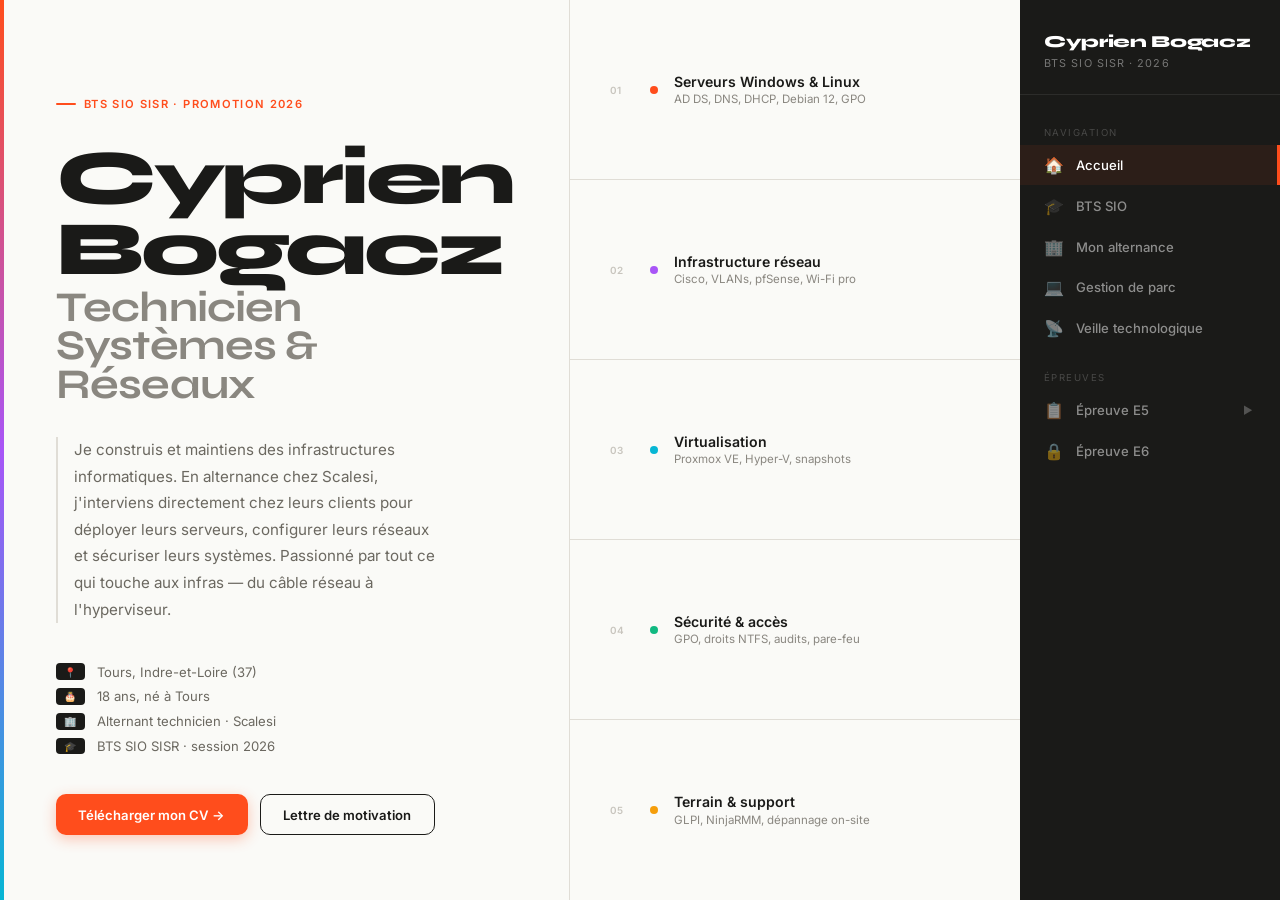
==== commit 823ddc63: "push4" ====
--- a/index.html
+++ b/index.html
@@ -1,82 +1,2626 @@
 <!DOCTYPE html>
 <html lang="fr">
 <head>
-  <meta charset="UTF-8">
-  <meta name="viewport" content="width=device-width, initial-scale=1.0">
-  <title>Théo DURAND — Portfolio BTS SIO SISR</title>
-  <link rel="stylesheet" href="css/style.css">
-  <link rel="preconnect" href="https://fonts.googleapis.com">
-  <link href="https://fonts.googleapis.com/css2?family=JetBrains+Mono:wght@400;600&family=Inter:wght@400;500;600;700&display=swap" rel="stylesheet">
+<meta charset="UTF-8">
+<meta name="viewport" content="width=device-width, initial-scale=1.0">
+<title>Cyprien Bogacz — Portfolio BTS SIO SISR</title>
+<link rel="preconnect" href="https://fonts.googleapis.com">
+<link href="https://fonts.googleapis.com/css2?family=Inter:wght@300;400;500;600;700&family=Syne:wght@700;800&display=swap" rel="stylesheet">
+<style>
+*{margin:0;padding:0;box-sizing:border-box;}
+html,body{height:100%;overflow:hidden;}
+.wsb-grid{display:grid;grid-template-columns:1fr 1fr;gap:1rem;margin-bottom:2rem;}
+@media(max-width:600px){.wsb-grid{grid-template-columns:1fr !important;}}
+body{font-family:'Inter',sans-serif;background:#F2F0EB;color:#1A1A18;display:flex;}
+
+/* ── SIDEBAR DROITE ── */
+#sidebar{
+  position:fixed;top:0;right:0;height:100vh;
+  width:260px;background:#1A1A18;
+  display:flex;flex-direction:column;
+  z-index:200;
+  transition:transform 0.35s cubic-bezier(0.4,0,0.2,1);
+}
+#sidebar .logo{
+  padding:2rem 1.5rem 1.5rem;
+  border-bottom:1px solid rgba(255,255,255,0.08);
+}
+#sidebar .logo-name{
+  font-family:'Syne',sans-serif;font-weight:800;
+  font-size:1.05rem;color:white;letter-spacing:-0.02em;
+  line-height:1.2;
+}
+#sidebar .logo-sub{
+  font-size:0.68rem;color:rgba(255,255,255,0.4);
+  margin-top:0.25rem;text-transform:uppercase;letter-spacing:0.1em;
+}
+nav{padding:1rem 0;flex:1;overflow-y:auto;}
+nav a{
+  display:flex;align-items:center;gap:0.75rem;
+  padding:0.65rem 1.5rem;
+  font-size:0.82rem;font-weight:500;
+  color:rgba(255,255,255,0.5);
+  text-decoration:none;
+  transition:all 0.18s;
+  border-right:3px solid transparent;
+  cursor:pointer;
+}
+nav a:hover{color:white;background:rgba(255,255,255,0.05);}
+nav a.active{color:white;border-right-color:#FF4D1C;background:rgba(255,77,28,0.08);}
+nav a .nav-icon{font-size:1rem;width:20px;text-align:center;flex-shrink:0;}
+nav .nav-section{
+  font-size:0.6rem;text-transform:uppercase;letter-spacing:0.15em;
+  color:rgba(255,255,255,0.2);padding:1rem 1.5rem 0.4rem;
+}
+nav .nav-empty{
+  font-size:0.7rem;color:rgba(255,255,255,0.2);
+  padding:0.4rem 1.5rem 0.4rem 3.7rem;font-style:italic;
+}
+
+/* HAMBURGER (mobile) */
+#menu-btn{
+  display:none;position:fixed;top:1rem;right:1rem;z-index:300;
+  background:#1A1A18;border:none;color:white;
+  width:40px;height:40px;border-radius:10px;
+  font-size:1.2rem;cursor:pointer;
+}
+
+/* ── MAIN ── */
+#main{
+  margin-right:260px;
+  width:calc(100% - 260px);
+  height:100vh;
+  overflow-y:scroll;
+  scroll-behavior:smooth;
+  -webkit-overflow-scrolling:touch;
+}
+
+/* ── PAGES ── */
+.page{display:none;min-height:100%;}
+.page.active{display:block;}
+
+/* ── HERO ACCUEIL ── */
+.hero{
+  min-height:100vh;
+  display:grid;grid-template-columns:1fr 1fr;
+}
+.hero-left{
+  padding:5rem 3.5rem 3rem;
+  display:flex;flex-direction:column;justify-content:center;
+  border-right:1px solid #E0DDD6;
+  background:#FAFAF7;
+  position:relative;
+}
+.hero-left::before{
+  content:'';position:absolute;top:0;left:0;width:4px;height:100%;
+  background:linear-gradient(180deg,#FF4D1C,#A855F7,#06B6D4);
+}
+.hero-tag{
+  display:inline-flex;align-items:center;gap:0.5rem;
+  font-size:0.7rem;font-weight:600;text-transform:uppercase;letter-spacing:0.12em;
+  color:#FF4D1C;margin-bottom:2rem;
+}
+.hero-tag::before{content:'';width:20px;height:2px;background:#FF4D1C;border-radius:2px;}
+.hero-h1{
+  font-family:'Syne',sans-serif;font-weight:800;
+  font-size:clamp(3.5rem,6vw,6rem);
+  line-height:0.92;letter-spacing:-0.04em;
+  margin-bottom:2rem;
+}
+.hero-h1 span{
+  display:block;font-weight:700;font-size:0.55em;
+  color:#8A8780;letter-spacing:-0.02em;margin-top:0.25rem;
+}
+.hero-desc{
+  font-size:0.95rem;color:#6B6860;line-height:1.75;
+  max-width:380px;margin-bottom:2.5rem;
+  padding-left:1rem;border-left:2px solid #E0DDD6;
+}
+.hero-infos{display:flex;flex-direction:column;gap:0.5rem;margin-bottom:2.5rem;}
+.hero-info-item{
+  display:flex;align-items:center;gap:0.75rem;
+  font-size:0.82rem;color:#6B6860;
+}
+.hero-info-item .badge{
+  font-size:0.62rem;font-weight:600;text-transform:uppercase;letter-spacing:0.08em;
+  background:#1A1A18;color:white;padding:0.15rem 0.5rem;border-radius:4px;
+  flex-shrink:0;
+}
+.hero-btns{display:flex;gap:0.75rem;flex-wrap:wrap;}
+.btn{
+  display:inline-flex;align-items:center;gap:0.5rem;
+  padding:0.7rem 1.4rem;border-radius:10px;
+  font-size:0.82rem;font-weight:600;cursor:pointer;
+  text-decoration:none;border:none;transition:all 0.2s;
+  font-family:'Inter',sans-serif;
+}
+.btn-primary{background:#FF4D1C;color:white;box-shadow:0 4px 14px rgba(255,77,28,0.3);}
+.btn-primary:hover{background:#e03d10;transform:translateY(-2px);box-shadow:0 8px 20px rgba(255,77,28,0.4);}
+.btn-outline{background:transparent;color:#1A1A18;border:1.5px solid #1A1A18;}
+.btn-outline:hover{background:#1A1A18;color:white;transform:translateY(-2px);}
+.btn-ghost{background:#F2F0EB;color:#1A1A18;border:1.5px solid #E0DDD6;}
+.btn-ghost:hover{border-color:#1A1A18;transform:translateY(-1px);}
+
+/* Hero droite — compétences */
+.hero-right{
+  display:grid;grid-template-rows:repeat(5,1fr);
+  background:#FAFAF7;
+}
+.comp-row{
+  display:flex;align-items:center;gap:1rem;
+  padding:0 2.5rem;border-bottom:1px solid #E0DDD6;
+  transition:all 0.22s;cursor:default;
+  position:relative;overflow:hidden;
+}
+.comp-row:last-child{border-bottom:none;}
+.comp-row::after{
+  content:'';position:absolute;inset:0;opacity:0;transition:opacity 0.22s;
+}
+.comp-row:nth-child(1)::after{background:rgba(255,77,28,0.05);}
+.comp-row:nth-child(2)::after{background:rgba(168,85,247,0.05);}
+.comp-row:nth-child(3)::after{background:rgba(6,182,212,0.05);}
+.comp-row:nth-child(4)::after{background:rgba(16,185,129,0.05);}
+.comp-row:nth-child(5)::after{background:rgba(245,158,11,0.05);}
+.comp-row:hover::after{opacity:1;}
+.comp-row:hover .comp-name{color:#FF4D1C;}
+.comp-dot{width:8px;height:8px;border-radius:50%;flex-shrink:0;position:relative;z-index:1;}
+.comp-num{font-size:0.62rem;color:#C8C5BE;font-weight:600;position:relative;z-index:1;width:24px;}
+.comp-info{flex:1;position:relative;z-index:1;}
+.comp-name{font-weight:600;font-size:0.88rem;margin-bottom:0.15rem;transition:color 0.2s;}
+.comp-sub{font-size:0.72rem;color:#8A8780;}
+
+/* ── SECTIONS GÉNÉRIQUES ── */
+.section-wrap{max-width:900px;margin:0 auto;padding:4rem 3rem 2rem;}
+
+.page-intro{
+  padding:3rem 3rem 0;
+  max-width:900px;margin:0 auto;
+}
+.page-label{
+  font-size:0.68rem;font-weight:600;text-transform:uppercase;letter-spacing:0.15em;
+  color:#FF4D1C;margin-bottom:0.75rem;display:block;
+}
+.page-title{
+  font-family:'Syne',sans-serif;font-weight:800;
+  font-size:clamp(1.8rem,3vw,2.8rem);
+  letter-spacing:-0.03em;line-height:1.05;
+  margin-bottom:0.75rem;
+}
+.page-subtitle{font-size:0.95rem;color:#6B6860;line-height:1.7;max-width:580px;}
+
+.divider{border:none;border-top:1px solid #E0DDD6;margin:2.5rem 0;}
+.block-label{
+  font-size:0.65rem;font-weight:600;text-transform:uppercase;
+  letter-spacing:0.15em;color:#A855F7;
+  margin-bottom:1.25rem;display:block;
+}
+
+/* CARDS */
+.cards-grid{display:grid;grid-template-columns:repeat(auto-fit,minmax(240px,1fr));gap:1rem;margin-bottom:2rem;}
+.card{
+  background:white;border:1px solid #E0DDD6;
+  border-radius:16px;padding:1.5rem;
+  transition:all 0.22s;
+}
+.card:hover{transform:translateY(-3px);box-shadow:0 8px 24px rgba(0,0,0,0.07);border-color:#C8C5BE;}
+.card-icon{font-size:1.4rem;margin-bottom:0.75rem;}
+.card-title{font-weight:700;font-size:0.9rem;margin-bottom:0.4rem;}
+.card-desc{font-size:0.78rem;color:#6B6860;line-height:1.6;}
+
+/* LISTE NUMÉROTÉE */
+.num-list{display:flex;flex-direction:column;border-top:1px solid #E0DDD6;margin-bottom:2rem;}
+.num-item{
+  display:grid;grid-template-columns:2.5rem 1fr 2fr;
+  gap:1.5rem;align-items:start;
+  padding:1.25rem 0.5rem;border-bottom:1px solid #E0DDD6;
+  transition:all 0.2s;border-left:3px solid transparent;
+}
+.num-item:hover{background:rgba(255,77,28,0.03);border-left-color:#FF4D1C;padding-left:1rem;}
+.num-n{font-size:0.62rem;color:#C8C5BE;font-weight:600;padding-top:0.15rem;}
+.num-title{font-weight:700;font-size:0.88rem;color:#1A1A18;transition:color 0.18s;}
+.num-title[onclick]{cursor:pointer;}
+.num-title[onclick]:hover{color:#FF4D1C;}
+.num-title a{text-decoration:none;color:inherit;}
+.num-desc{font-size:0.78rem;color:#6B6860;line-height:1.6;}
+
+/* INFO GRID */
+.info-grid{display:grid;grid-template-columns:repeat(3,1fr);gap:1px;background:#E0DDD6;border:1px solid #E0DDD6;border-radius:16px;overflow:hidden;margin-bottom:2rem;}
+.info-block{background:#FAFAF7;padding:1.5rem;}
+.info-block-title{font-weight:700;font-size:0.85rem;margin-bottom:0.75rem;display:flex;align-items:center;gap:0.5rem;}
+.info-block ul{list-style:none;display:flex;flex-direction:column;gap:0.35rem;}
+.info-block li{font-size:0.77rem;color:#6B6860;padding-left:1rem;position:relative;}
+.info-block li::before{content:'→';position:absolute;left:0;color:#FF4D1C;font-size:0.6rem;top:0.15rem;}
+
+/* OPTIONS 2 COL */
+.opt-grid{display:grid;grid-template-columns:1fr 1fr;gap:1rem;margin-bottom:2rem;}
+.opt-card{background:white;border:1.5px solid #E0DDD6;border-radius:16px;padding:1.75rem;transition:all 0.2s;}
+.opt-card.mine{border-color:#FF4D1C;background:linear-gradient(135deg,white,rgba(255,77,28,0.03));}
+.opt-chip{
+  font-size:0.62rem;font-weight:700;text-transform:uppercase;letter-spacing:0.1em;
+  padding:0.2rem 0.6rem;border-radius:6px;margin-bottom:1rem;display:inline-block;
+}
+.opt-chip.mine{background:#FF4D1C;color:white;}
+.opt-chip.other{background:#E0DDD6;color:#6B6860;}
+.opt-title{font-weight:700;font-size:0.95rem;margin-bottom:0.5rem;}
+.opt-desc{font-size:0.8rem;color:#6B6860;line-height:1.65;margin-bottom:1rem;}
+.tags{display:flex;flex-wrap:wrap;gap:0.3rem;}
+.tag{font-size:0.65rem;padding:0.2rem 0.55rem;border-radius:6px;background:#F2F0EB;color:#4A4840;border:1px solid #E0DDD6;}
+.tag.o{background:rgba(255,77,28,0.08);border-color:rgba(255,77,28,0.2);color:#FF4D1C;}
+.tag.p{background:rgba(168,85,247,0.08);border-color:rgba(168,85,247,0.2);color:#A855F7;}
+.tag.t{background:rgba(6,182,212,0.08);border-color:rgba(6,182,212,0.2);color:#06B6D4;}
+
+/* BANNER SOMBRE */
+.dark-banner{
+  background:#1A1A18;color:white;
+  border-radius:20px;padding:2.5rem;
+  margin-bottom:2rem;position:relative;overflow:hidden;
+}
+.dark-banner::before{
+  content:'';position:absolute;top:0;left:0;right:0;height:3px;
+  background:linear-gradient(90deg,#FF4D1C,#A855F7,#06B6D4,#10B981);
+}
+.dark-banner-title{font-family:'Syne',sans-serif;font-weight:800;font-size:1.8rem;letter-spacing:-0.03em;color:#F5C842;margin-bottom:0.3rem;}
+.dark-banner-sub{font-size:0.75rem;color:rgba(255,255,255,0.4);text-transform:uppercase;letter-spacing:0.1em;margin-bottom:1.25rem;}
+.dark-banner-desc{font-size:0.88rem;color:rgba(255,255,255,0.65);line-height:1.8;max-width:500px;}
+.dark-banner-stats{display:flex;gap:1rem;margin-top:1.5rem;}
+.dark-stat{background:rgba(255,255,255,0.06);border:1px solid rgba(255,255,255,0.08);border-radius:10px;padding:0.75rem 1.25rem;text-align:center;}
+.dark-stat-val{font-family:'Syne',sans-serif;font-weight:800;font-size:1.3rem;color:#F5C842;display:block;}
+.dark-stat-label{font-size:0.65rem;color:rgba(255,255,255,0.4);text-transform:uppercase;letter-spacing:0.08em;}
+
+/* VIDEO */
+.video-wrap{border-radius:16px;overflow:hidden;border:1px solid #E0DDD6;margin-bottom:2rem;background:white;}
+.video-wrap iframe{width:100%;height:340px;display:block;border:none;}
+
+/* CONTACT */
+.contact-section{
+  background:white;border:1px solid #E0DDD6;border-radius:20px;
+  padding:2rem;margin:3rem 0 0;
+  display:grid;grid-template-columns:1fr 1fr;gap:2rem;
+}
+.contact-left h3{font-family:'Syne',sans-serif;font-weight:800;font-size:1.1rem;letter-spacing:-0.02em;margin-bottom:0.4rem;}
+.contact-left p{font-size:0.82rem;color:#6B6860;line-height:1.6;margin-bottom:1.5rem;}
+.contact-social{display:flex;gap:0.75rem;}
+.social-btn{
+  display:inline-flex;align-items:center;gap:0.5rem;
+  padding:0.55rem 1rem;border-radius:10px;
+  font-size:0.78rem;font-weight:600;text-decoration:none;
+  background:#F2F0EB;color:#1A1A18;border:1px solid #E0DDD6;
+  transition:all 0.18s;cursor:pointer;
+}
+.social-btn:hover{background:#1A1A18;color:white;border-color:#1A1A18;}
+.contact-form{display:flex;flex-direction:column;gap:0.75rem;}
+.form-row{display:grid;grid-template-columns:1fr 1fr;gap:0.75rem;}
+.form-input{
+  width:100%;padding:0.65rem 0.9rem;
+  border:1.5px solid #E0DDD6;border-radius:10px;
+  font-size:0.82rem;font-family:'Inter',sans-serif;
+  background:#FAFAF7;color:#1A1A18;
+  transition:border-color 0.18s;outline:none;
+}
+.form-input:focus{border-color:#FF4D1C;background:white;}
+.form-input::placeholder{color:#A8A5A0;}
+textarea.form-input{resize:vertical;min-height:80px;}
+.form-submit{
+  background:#FF4D1C;color:white;border:none;
+  padding:0.7rem 1.5rem;border-radius:10px;
+  font-size:0.82rem;font-weight:600;cursor:pointer;
+  font-family:'Inter',sans-serif;transition:all 0.2s;
+  align-self:flex-start;
+}
+.form-submit:hover{background:#e03d10;transform:translateY(-1px);}
+.form-success{
+  display:none;background:rgba(16,185,129,0.1);border:1px solid rgba(16,185,129,0.3);
+  border-radius:10px;padding:0.75rem 1rem;font-size:0.8rem;color:#059669;
+}
+
+/* VEILLE — article card */
+.article-card{
+  background:white;border:1px solid #E0DDD6;border-radius:16px;
+  overflow:hidden;transition:all 0.22s;
+}
+.article-card:hover{transform:translateY(-3px);box-shadow:0 8px 24px rgba(0,0,0,0.08);border-color:#C8C5BE;}
+.article-top-bar{height:3px;}
+.article-top-bar.security{background:linear-gradient(90deg,#EF4444,#F97316);}
+.article-top-bar.system{background:linear-gradient(90deg,#A855F7,#6366F1);}
+.article-top-bar.network{background:linear-gradient(90deg,#06B6D4,#10B981);}
+.article-body{padding:1.5rem;}
+.article-meta{font-size:0.65rem;color:#8A8780;font-weight:600;text-transform:uppercase;letter-spacing:0.1em;margin-bottom:0.5rem;}
+.article-title{font-weight:700;font-size:0.88rem;margin-bottom:0.5rem;line-height:1.4;}
+.article-excerpt{font-size:0.76rem;color:#6B6860;line-height:1.6;}
+
+/* GLPI card highlight */
+.glpi-highlight{
+  background:white;border:1px solid #E0DDD6;border-radius:20px;
+  padding:2.5rem;margin-bottom:2rem;
+  display:grid;grid-template-columns:1fr 1fr;gap:2.5rem;align-items:center;
+}
+.glpi-left{}
+.glpi-logo{
+  font-family:'Syne',sans-serif;font-weight:800;font-size:3rem;
+  letter-spacing:-0.05em;color:#FF4D1C;margin-bottom:0.5rem;
+}
+.glpi-tagline{font-size:0.85rem;color:#6B6860;line-height:1.7;margin-bottom:1.5rem;}
+.glpi-features{display:flex;flex-direction:column;gap:0.5rem;}
+.glpi-feat{
+  display:flex;align-items:center;gap:0.75rem;
+  font-size:0.8rem;color:#4A4840;
+}
+.glpi-feat::before{content:'✓';color:#10B981;font-weight:700;font-size:0.7rem;}
+.glpi-right{display:grid;grid-template-columns:1fr 1fr;gap:0.75rem;}
+.glpi-stat{background:#F2F0EB;border-radius:12px;padding:1.25rem;text-align:center;}
+.glpi-stat-val{font-family:'Syne',sans-serif;font-weight:800;font-size:1.4rem;color:#FF4D1C;display:block;margin-bottom:0.2rem;}
+.glpi-stat-label{font-size:0.7rem;color:#6B6860;}
+
+/* PAGES VIDES */
+.empty-page{
+  display:flex;flex-direction:column;align-items:center;justify-content:center;
+  min-height:80vh;text-align:center;padding:3rem;
+}
+.empty-icon{font-size:3rem;margin-bottom:1.5rem;opacity:0.3;}
+.empty-title{font-family:'Syne',sans-serif;font-weight:800;font-size:1.5rem;letter-spacing:-0.02em;color:#4A4840;margin-bottom:0.5rem;}
+.empty-desc{font-size:0.85rem;color:#8A8780;}
+
+/* ANIM */
+.fi{opacity:0;transform:translateY(14px);transition:opacity 0.45s ease,transform 0.45s ease;}
+.fi.show{opacity:1;transform:translateY(0);}
+
+/* FOOTER PAGE */
+.page-footer{padding:2rem 3rem 3rem;max-width:900px;margin:0 auto;}
+
+@media(max-width:900px){
+  #sidebar{transform:translateX(100%);}
+  #sidebar.open{transform:translateX(0);}
+  #menu-btn{display:flex;align-items:center;justify-content:center;}
+  #main{margin-right:0;width:100%;}
+  .hero{grid-template-columns:1fr;}
+  .hero-right{display:none;}
+  .contact-section{grid-template-columns:1fr;}
+  .opt-grid,.info-grid,.glpi-highlight{grid-template-columns:1fr;}
+  .num-item{display:flex;flex-direction:column;gap:0.4rem;padding:1rem 0.5rem;}
+  .num-desc{display:block;font-size:0.75rem;color:#6B6860;line-height:1.5;}
+  .section-wrap,.page-intro,.page-footer{padding-left:1.5rem;padding-right:1.5rem;}
+}
+</style>
 </head>
 <body>
-<script src="js/nav.js"></script>
-
-<main>
-  <!-- HERO -->
-  <section class="hero">
-    <div class="hero-inner">
-      <div class="hero-badge">BTS SIO option SISR — Alternance TechnoShop</div>
-      <h1>Bonjour, je suis<br><em>Théo DURAND</em></h1>
-      <p>Étudiant en BTS Services Informatiques aux Organisations, option SISR, en alternance chez <strong>TechnoShop</strong>. Passionné par l'administration système, les réseaux et la cybersécurité.</p>
-      <div class="hero-btns">
-        <a href="presentation.html" class="btn-primary">Me découvrir</a>
-        <a href="e6.html" class="btn-secondary">🔐 Épreuve E6</a>
-      </div>
-
-      <div class="terminal">
-        <div class="terminal-bar">
-          <div class="dot r"></div><div class="dot y"></div><div class="dot g"></div>
-          <span class="terminal-title">bash — theo@srv-glpi</span>
-        </div>
-        <div class="terminal-body">
-          <div><span class="t-prompt">theo@sisr:~$</span> <span class="t-cmd">whoami</span></div>
-          <div class="t-out">Théo DURAND — BTS SIO SISR en alternance</div>
-          <div style="margin-top:.5rem"><span class="t-prompt">theo@sisr:~$</span> <span class="t-cmd">cat infos.txt</span></div>
-          <div class="t-out">▸ Alternance : TechnoShop (Vente &amp; Services IT)</div>
-          <div class="t-out">▸ Administration Windows Server (AD DS, DNS, GPO)</div>
-          <div class="t-out">▸ Linux Debian — GLPI — Virtualisation Proxmox</div>
-          <div class="t-out">▸ Réseaux TCP/IP, VLANs, MikroTik</div>
-          <div style="margin-top:.5rem"><span class="t-prompt">theo@sisr:~$</span> <span class="t-cmd">echo $STATUS</span></div>
-          <div><span class="t-green">En alternance · Session 2025 🟢</span></div>
-          <div style="margin-top:.5rem"><span class="t-prompt">theo@sisr:~$</span> <span class="t-cursor"></span></div>
-        </div>
-      </div>
-    </div>
-  </section>
-
-  <!-- CONTACT -->
-  <section>
-    <div class="section-inner">
-      <div class="section-tag">Contact</div>
-      <h2>Me contacter</h2>
-      <p class="section-sub">N'hésitez pas à me contacter pour toute opportunité ou échange autour de l'IT et des réseaux.</p>
-      <div class="cards cards-2" style="max-width:500px">
-        <a class="link-card" href="mailto:[votre-email]">
-          <div class="link-card-icon">✉️</div>
-          <div class="link-card-body">
-            <div class="lc-label">Email</div>
-            <div class="lc-title">[votre-email@example.com]</div>
-          </div>
-        </a>
-        <a class="link-card" href="#" target="_blank">
-          <div class="link-card-icon">💼</div>
-          <div class="link-card-body">
-            <div class="lc-label">LinkedIn</div>
-            <div class="lc-title">linkedin.com/in/theo-durand</div>
-          </div>
-        </a>
-      </div>
-    </div>
-  </section>
-</main>
-
-<footer>© 2025 <span>Théo DURAND</span> · BTS SIO SISR</footer>
+
+<button id="menu-btn" onclick="toggleMenu()">☰</button>
+
+<div id="main">
+
+<!-- ══ ACCUEIL ══ -->
+<div id="p-accueil" class="page active">
+  <div class="hero">
+    <div class="hero-left">
+      <div class="hero-tag fi">BTS SIO SISR · Promotion 2026</div>
+      <h1 class="hero-h1 fi">
+        Cyprien<br>Bogacz
+        <span>Technicien Systèmes & Réseaux</span>
+      </h1>
+      <p class="hero-desc fi">Je construis et maintiens des infrastructures informatiques. En alternance chez Scalesi, j'interviens directement chez leurs clients pour déployer leurs serveurs, configurer leurs réseaux et sécuriser leurs systèmes. Passionné par tout ce qui touche aux infras — du câble réseau à l'hyperviseur.</p>
+      <div class="hero-infos fi">
+        <div class="hero-info-item"><span class="badge">📍</span>Tours, Indre-et-Loire (37)</div>
+        <div class="hero-info-item"><span class="badge">🎂</span>18 ans, né à Tours</div>
+        <div class="hero-info-item"><span class="badge">🏢</span>Alternant technicien · Scalesi</div>
+        <div class="hero-info-item"><span class="badge">🎓</span>BTS SIO SISR · session 2026</div>
+      </div>
+      <div class="hero-btns fi">
+        <a href="#" class="btn btn-primary">Télécharger mon CV →</a>
+        <a href="#" class="btn btn-outline">Lettre de motivation</a>
+      </div>
+    </div>
+    <div class="hero-right fi">
+      <div class="comp-row">
+        <div class="comp-num">01</div>
+        <div class="comp-dot" style="background:#FF4D1C;"></div>
+        <div class="comp-info"><div class="comp-name">Serveurs Windows & Linux</div><div class="comp-sub">AD DS, DNS, DHCP, Debian 12, GPO</div></div>
+      </div>
+      <div class="comp-row">
+        <div class="comp-num">02</div>
+        <div class="comp-dot" style="background:#A855F7;"></div>
+        <div class="comp-info"><div class="comp-name">Infrastructure réseau</div><div class="comp-sub">Cisco, VLANs, pfSense, Wi-Fi pro</div></div>
+      </div>
+      <div class="comp-row">
+        <div class="comp-num">03</div>
+        <div class="comp-dot" style="background:#06B6D4;"></div>
+        <div class="comp-info"><div class="comp-name">Virtualisation</div><div class="comp-sub">Proxmox VE, Hyper-V, snapshots</div></div>
+      </div>
+      <div class="comp-row">
+        <div class="comp-num">04</div>
+        <div class="comp-dot" style="background:#10B981;"></div>
+        <div class="comp-info"><div class="comp-name">Sécurité & accès</div><div class="comp-sub">GPO, droits NTFS, audits, pare-feu</div></div>
+      </div>
+      <div class="comp-row">
+        <div class="comp-num">05</div>
+        <div class="comp-dot" style="background:#F59E0B;"></div>
+        <div class="comp-info"><div class="comp-name">Terrain & support</div><div class="comp-sub">GLPI, NinjaRMM, dépannage on-site</div></div>
+      </div>
+    </div>
+  </div>
+  <div class="page-footer">
+    <div class="contact-section fi">
+      <div class="contact-left">
+        <h3>Une question ? Un message ?</h3>
+        <p>N'hésitez pas à me contacter pour toute question, remarque ou opportunité professionnelle.</p>
+        <div class="contact-social">
+          <a href="#" class="social-btn">📸 Instagram</a>
+          <a href="#" class="social-btn">💼 LinkedIn</a>
+        </div>
+      </div>
+      <form class="contact-form" onsubmit="sendContact(event)">
+        <div class="form-row">
+          <input type="text" class="form-input" placeholder="Votre nom" required id="c-name">
+          <input type="email" class="form-input" placeholder="Votre email" required id="c-email">
+        </div>
+        <textarea class="form-input" placeholder="Votre message..." required id="c-msg"></textarea>
+        <button type="submit" class="form-submit">Envoyer le message →</button>
+        <div class="form-success" id="c-success">Message envoyé ! Je vous répondrai rapidement.</div>
+      </form>
+    </div>
+  </div>
+</div>
+
+<!-- ══ BTS SIO ══ -->
+<div id="p-bts" class="page">
+  <div class="page-intro fi">
+    <span class="page-label">Ma formation</span>
+    <h2 class="page-title">BTS Services Informatiques aux Organisations</h2>
+    <p class="page-subtitle">Le BTS SIO option SISR forme des techniciens capables d'administrer et maintenir les infrastructures informatiques des entreprises.</p>
+  </div>
+  <div class="section-wrap">
+
+    <span class="block-label fi">Objectifs de la formation</span>
+    <div class="cards-grid fi">
+      <div class="card">
+        <div class="card-icon">🖧</div>
+        <div class="card-title">Administrer les systèmes</div>
+        <div class="card-desc">Installer et configurer des serveurs Windows Server et Linux, gérer les utilisateurs via Active Directory, déployer des GPO et sécuriser les accès.</div>
+      </div>
+      <div class="card">
+        <div class="card-icon">🌐</div>
+        <div class="card-title">Gérer les réseaux</div>
+        <div class="card-desc">Concevoir et configurer des réseaux d'entreprise — VLANs, routage, pare-feu pfSense, équipements Cisco — pour garantir la connectivité et la sécurité.</div>
+      </div>
+      <div class="card">
+        <div class="card-icon">🔒</div>
+        <div class="card-title">Sécuriser l'infrastructure</div>
+        <div class="card-desc">Mettre en place des politiques de sécurité, gérer les habilitations, surveiller les systèmes et réagir aux incidents pour protéger le SI.</div>
+      </div>
+      <div class="card">
+        <div class="card-icon">⚙️</div>
+        <div class="card-title">Virtualiser et superviser</div>
+        <div class="card-desc">Déployer des environnements virtualisés avec Proxmox et Hyper-V, superviser les infrastructures avec Zabbix ou PRTG et gérer la continuité de service.</div>
+      </div>
+      <div class="card">
+        <div class="card-icon">🛠️</div>
+        <div class="card-title">Assurer le support</div>
+        <div class="card-desc">Gérer le parc informatique, traiter les tickets d'incidents, assister les utilisateurs et maintenir la documentation technique à jour.</div>
+      </div>
+      <div class="card">
+        <div class="card-icon">💾</div>
+        <div class="card-title">Garantir la continuité</div>
+        <div class="card-desc">Mettre en place des plans de sauvegarde, tester les restaurations et définir des procédures de reprise d'activité pour protéger les données de l'entreprise.</div>
+      </div>
+    </div>
+
+    <hr class="divider">
+    <span class="block-label fi">Les épreuves du BTS SIO</span>
+    <div class="cards-grid fi" style="grid-template-columns:repeat(auto-fit,minmax(200px,1fr));">
+      <div class="card" style="border-left:3px solid #FF4D1C;">
+        <div class="card-title">E1 — Culture générale</div>
+        <div class="card-desc">Expression et communication écrite en français.</div>
+      </div>
+      <div class="card" style="border-left:3px solid #A855F7;">
+        <div class="card-title">E2 — Anglais</div>
+        <div class="card-desc">Compréhension et expression en anglais professionnel.</div>
+      </div>
+      <div class="card" style="border-left:3px solid #06B6D4;">
+        <div class="card-title">E3 — Mathématiques</div>
+        <div class="card-desc">Mathématiques appliquées à l'informatique.</div>
+      </div>
+      <div class="card" style="border-left:3px solid #10B981;">
+        <div class="card-title">E4 — Culture économique</div>
+        <div class="card-desc">Économie, droit et management.</div>
+      </div>
+      <div class="card" style="border-left:3px solid #F59E0B;">
+        <div class="card-title">E5 — Support & mise à disposition</div>
+        <div class="card-desc">Réalisations professionnelles en entreprise — portfolio de réalisations.</div>
+      </div>
+      <div class="card" style="border-left:3px solid #EF4444;">
+        <div class="card-title">E6 — Administration des SI</div>
+        <div class="card-desc">Situations professionnelles SISR — deux situations présentées au jury.</div>
+      </div>
+      <div class="card" style="border-left:3px solid #8B5CF6;">
+        <div class="card-title">E7 — Cybersécurité</div>
+        <div class="card-desc">Sécurité des services informatiques et protection des données.</div>
+      </div>
+    </div>
+
+    <hr class="divider">
+    <span class="block-label fi">Le BTS SIO au CFA CCI de Saumur</span>
+    <div class="dark-banner fi">
+      <div class="dark-banner-title">CFA CCI Saumur</div>
+      <div class="dark-banner-sub">Centre de Formation d'Apprentis · Indre-et-Loire</div>
+      <p class="dark-banner-desc">Le BTS SIO est proposé uniquement en option SISR au CFA de la CCI de Saumur. La formation alterne cours théoriques, travaux pratiques sur matériel réel et temps en entreprise. Un cadre idéal pour mettre directement en pratique ce qu'on apprend.</p>
+      <div class="dark-banner-stats">
+        <div class="dark-stat"><span class="dark-stat-val">2 ans</span><span class="dark-stat-label">de formation</span></div>
+        <div class="dark-stat"><span class="dark-stat-val">SISR</span><span class="dark-stat-label">seule option</span></div>
+        <div class="dark-stat"><span class="dark-stat-val">ALT.</span><span class="dark-stat-label">disponible</span></div>
+      </div>
+    </div>
+    <div class="video-wrap fi">
+      <iframe src="https://www.youtube.com/embed/ZjYgFxbY2Sg" title="Filière Informatique Numérique — CFA CCI Saumur" allowfullscreen loading="lazy"></iframe>
+    </div>
+
+  </div>
+  <div class="page-footer">
+    <div class="contact-section fi">
+      <div class="contact-left">
+        <h3>Une question ? Un message ?</h3>
+        <p>N'hésitez pas à me contacter pour toute question ou remarque.</p>
+        <div class="contact-social">
+          <a href="#" class="social-btn">📸 Instagram</a>
+          <a href="#" class="social-btn">💼 LinkedIn</a>
+        </div>
+      </div>
+      <form class="contact-form" onsubmit="sendContact(event)">
+        <div class="form-row">
+          <input type="text" class="form-input" placeholder="Votre nom" required>
+          <input type="email" class="form-input" placeholder="Votre email" required>
+        </div>
+        <textarea class="form-input" placeholder="Votre message..."></textarea>
+        <button type="submit" class="form-submit">Envoyer →</button>
+      </form>
+    </div>
+  </div>
+</div>
+
+<!-- ══ MON ALTERNANCE ══ -->
+<div id="p-alt" class="page">
+  <div class="page-intro fi">
+    <span class="page-label">Où je travaille</span>
+    <h2 class="page-title">Mon alternance chez Scalesi</h2>
+    <p class="page-subtitle">Une ESN qui intervient chez ses clients pour monter et maintenir leur infrastructure IT. Chaque client a son environnement, ses contraintes — pas deux missions identiques.</p>
+  </div>
+  <div class="section-wrap">
+    <div class="dark-banner fi">
+      <div class="dark-banner-title">Scalesi</div>
+      <div class="dark-banner-sub">Prestataire informatique · ESN · Indre-et-Loire</div>
+      <p class="dark-banner-desc">Scalesi intervient directement chez ses clients pour concevoir, déployer et maintenir leurs infrastructures. Les missions sont concrètes : Active Directory, switches Cisco, serveurs, support utilisateurs, sauvegardes. J'interviens sur site avec les techniciens seniors sur de vrais environnements de production.</p>
+      <div class="dark-banner-stats">
+        <div class="dark-stat"><span class="dark-stat-val">2 ans</span><span class="dark-stat-label">en alternance</span></div>
+        <div class="dark-stat"><span class="dark-stat-val">SISR</span><span class="dark-stat-label">spécialité</span></div>
+        <div class="dark-stat"><span class="dark-stat-val">37</span><span class="dark-stat-label">Indre-et-Loire</span></div>
+      </div>
+    </div>
+
+    <span class="block-label fi">Ce sur quoi j'interviens au quotidien</span>
+    <div class="num-list fi">
+      <div class="num-item"><div class="num-n">01</div><div class="num-title">Déploiement de serveurs Windows</div><div class="num-desc">Active Directory, DNS, DHCP, WSUS, DFS — je monte l'infrastructure Windows Server 2022 depuis zéro et la configure selon le cahier des charges client.</div></div>
+      <div class="num-item"><div class="num-n">02</div><div class="num-title">Configuration des réseaux</div><div class="num-desc">VLANs sur switches Cisco, routage, pfSense comme pare-feu — je segmente et configure les équipements pour que tout communique correctement.</div></div>
+      <div class="num-item"><div class="num-n">03</div><div class="num-title">Support & dépannage</div><div class="num-desc">Tickets GLPI, interventions sur site, télémaintenance via TeamViewer, AnyDesk et NinjaRMM. De la prise en charge jusqu'à la clôture du ticket.</div></div>
+      <div class="num-item"><div class="num-n">04</div><div class="num-title">Sécurité des accès et des données</div><div class="num-desc">GPO de sécurité, droits NTFS par groupe AD, blocage USB, audit des comptes — seules les bonnes personnes accèdent aux bonnes ressources.</div></div>
+      <div class="num-item"><div class="num-n">05</div><div class="num-title">Sauvegardes et reprise d'activité</div><div class="num-desc">Windows Server Backup configuré avec planification nocturne, test de restauration pour valider que la sauvegarde est réellement exploitable.</div></div>
+      <div class="num-item"><div class="num-n">06</div><div class="num-title">Rédaction de procédures</div><div class="num-desc">Chaque intervention est documentée — procédures, guides utilisateurs. Pour que le client comprenne son infra et que le technicien suivant ne parte pas de zéro.</div></div>
+    </div>
+
+    <hr class="divider">
+    <span class="block-label fi">L'outillage du quotidien</span>
+    <div class="cards-grid fi">
+      <div class="card"><div class="card-icon">🖥️</div><div class="card-title">Systèmes</div><div class="card-desc">Windows Server 2022, Linux Debian 12, Active Directory, GPO, Proxmox VE</div></div>
+      <div class="card"><div class="card-icon">🌐</div><div class="card-title">Réseau & Sécurité</div><div class="card-desc">Switches & routeurs Cisco, VLANs, TCP/IP, Wi-Fi professionnel</div></div>
+      <div class="card"><div class="card-icon">🛠️</div><div class="card-title">Outils du métier</div><div class="card-desc">GLPI, NinjaRMM, TeamViewer, AnyDesk, Windows Server Backup</div></div>
+    </div>
+  </div>
+  <div class="page-footer">
+    <div class="contact-section fi">
+      <div class="contact-left">
+        <h3>Une question ? Un message ?</h3>
+        <p>N'hésitez pas à me contacter pour toute question ou remarque.</p>
+        <div class="contact-social">
+          <a href="#" class="social-btn">📸 Instagram</a>
+          <a href="#" class="social-btn">💼 LinkedIn</a>
+        </div>
+      </div>
+      <form class="contact-form" onsubmit="sendContact(event)">
+        <div class="form-row">
+          <input type="text" class="form-input" placeholder="Votre nom" required>
+          <input type="email" class="form-input" placeholder="Votre email" required>
+        </div>
+        <textarea class="form-input" placeholder="Votre message..."></textarea>
+        <button type="submit" class="form-submit">Envoyer →</button>
+      </form>
+    </div>
+  </div>
+</div>
+
+<!-- ══ GESTION DE PARC ══ -->
+<div id="p-parc" class="page">
+  <div class="page-intro fi">
+    <span class="page-label">Compétence E5</span>
+    <h2 class="page-title">Gestion de parc informatique</h2>
+    <p class="page-subtitle">Recenser, suivre, maintenir — savoir exactement ce qui tourne dans un SI c'est la base de toute administration efficace.</p>
+  </div>
+  <div class="section-wrap">
+    <span class="block-label fi">Pourquoi c'est indispensable</span>
+    <div class="cards-grid fi">
+      <div class="card"><div class="card-icon">📋</div><div class="card-title">Visibilité totale</div><div class="card-desc">Sans inventaire à jour, impossible de savoir ce qui tourne dans le SI. Une machine non répertoriée c'est une machine non sécurisée, non maintenue, non sauvegardée.</div></div>
+      <div class="card"><div class="card-icon">🔧</div><div class="card-title">Maintenance proactive</div><div class="card-desc">Connaître l'état du parc permet d'anticiper les pannes, de planifier les remplacements et d'intervenir avant qu'un problème n'impacte les utilisateurs.</div></div>
+      <div class="card"><div class="card-icon">💰</div><div class="card-title">Optimisation des coûts</div><div class="card-desc">Un inventaire précis évite les doublons, permet de réaffecter le matériel sous-utilisé et de justifier les investissements auprès de la direction.</div></div>
+      <div class="card"><div class="card-icon">📊</div><div class="card-title">Suivi des licences</div><div class="card-desc">Savoir quels logiciels sont installés et sur combien de postes — essentiel pour rester en conformité légale et éviter les audits de licences surprise.</div></div>
+    </div>
+
+    <hr class="divider">
+    <span class="block-label fi">GLPI — l'outil de référence</span>
+    <div class="glpi-highlight fi">
+      <div class="glpi-left">
+        <div class="glpi-logo">GLPI</div>
+        <p class="glpi-tagline">Gestionnaire Libre de Parc Informatique — logiciel open source français de gestion de parc et de helpdesk, utilisé par des milliers d'organisations dans le monde.</p>
+        <div class="glpi-features">
+          <div class="glpi-feat">Inventaire automatique du matériel et des logiciels</div>
+          <div class="glpi-feat">Gestion des tickets d'incidents et de demandes</div>
+          <div class="glpi-feat">Suivi des contrats et des garanties</div>
+          <div class="glpi-feat">Gestion des utilisateurs et des groupes</div>
+          <div class="glpi-feat">Rapports et tableaux de bord personnalisables</div>
+          <div class="glpi-feat">Plugin GLPI Inventory pour la remontée auto</div>
+        </div>
+      </div>
+      <div class="glpi-right">
+        <div class="glpi-stat"><span class="glpi-stat-val">Open</span><span class="glpi-stat-label">source & gratuit</span></div>
+        <div class="glpi-stat"><span class="glpi-stat-val">FR</span><span class="glpi-stat-label">made in France</span></div>
+        <div class="glpi-stat"><span class="glpi-stat-val">V11</span><span class="glpi-stat-label">version actuelle</span></div>
+        <div class="glpi-stat"><span class="glpi-stat-val">API</span><span class="glpi-stat-label">intégration possible</span></div>
+      </div>
+    </div>
+
+    <span class="block-label fi">Ce qu'on peut faire avec GLPI</span>
+    <div class="num-list fi">
+      <div class="num-item"><div class="num-n">01</div><div class="num-title">Inventaire automatique via GLPI Inventory</div><div class="num-desc">L'agent GLPI Inventory déployé sur les postes remonte automatiquement toutes les infos matériel et logiciel dans GLPI — sans saisie manuelle.</div></div>
+      <div class="num-item"><div class="num-n">02</div><div class="num-title">Gestion des tickets d'incidents</div><div class="num-desc">Les utilisateurs soumettent leurs demandes, les techniciens traitent, suivent et clôturent les tickets. Tout est tracé, rien ne se perd.</div></div>
+      <div class="num-item"><div class="num-n">03</div><div class="num-title">Déploiement via GPO Active Directory</div><div class="num-desc">L'agent GLPI Inventory peut être déployé sur tous les postes du domaine via une GPO — sans intervention manuelle poste par poste.</div></div>
+      <div class="num-item"><div class="num-n">04</div><div class="num-title">Rapports et statistiques</div><div class="num-desc">Tableaux de bord personnalisables, rapports d'inventaire PDF, statistiques sur les incidents — pour avoir une vue d'ensemble du SI à tout moment.</div></div>
+    </div>
+  </div>
+  <div class="page-footer">
+    <div class="contact-section fi">
+      <div class="contact-left">
+        <h3>Une question ? Un message ?</h3>
+        <p>N'hésitez pas à me contacter pour toute question ou remarque.</p>
+        <div class="contact-social">
+          <a href="#" class="social-btn">📸 Instagram</a>
+          <a href="#" class="social-btn">💼 LinkedIn</a>
+        </div>
+      </div>
+      <form class="contact-form" onsubmit="sendContact(event)">
+        <div class="form-row">
+          <input type="text" class="form-input" placeholder="Votre nom" required>
+          <input type="email" class="form-input" placeholder="Votre email" required>
+        </div>
+        <textarea class="form-input" placeholder="Votre message..."></textarea>
+        <button type="submit" class="form-submit">Envoyer →</button>
+      </form>
+    </div>
+  </div>
+</div>
+
+<!-- ══ VEILLE TECHNOLOGIQUE ══ -->
+<div id="p-veille" class="page">
+  <div class="page-intro fi">
+    <span class="page-label">Curiosité & veille</span>
+    <h2 class="page-title">Veille technologique</h2>
+    <p class="page-subtitle">Une faille critique peut sortir un vendredi soir. Un outil qu'on utilise tous les jours peut sortir une mise à jour qui change tout. Dans ce métier, rester à jour c'est pas optionnel.</p>
+  </div>
+  <div class="section-wrap">
+    <span class="block-label fi">Comment fonctionne une veille efficace</span>
+    <div class="cards-grid fi">
+      <div class="card"><div class="card-icon">📡</div><div class="card-title">Choisir ses sources</div><div class="card-desc">Tout surveiller c'est impossible. Il faut sélectionner des sources fiables, complémentaires, adaptées à son domaine — et les consulter régulièrement.</div></div>
+      <div class="card"><div class="card-icon">🔍</div><div class="card-title">Trier l'information</div><div class="card-desc">Distinguer ce qui est urgent (faille critique) de ce qui est intéressant mais non prioritaire. Ne pas se laisser noyer par le flux.</div></div>
+      <div class="card"><div class="card-icon">🧪</div><div class="card-title">Tester avant d'appliquer</div><div class="card-desc">Pour les changements importants : tester sur une VM d'abord, valider le comportement, puis appliquer en production en toute confiance.</div></div>
+      <div class="card"><div class="card-icon">🔄</div><div class="card-title">Partager & documenter</div><div class="card-desc">Une bonne info ça se partage. Ce qui concerne l'équipe est remonté, ce qui concerne le client est signalé — la veille individuelle devient collective.</div></div>
+    </div>
+
+    <hr class="divider">
+    <span class="block-label fi">Ma veille sur Windows Server — en rapport avec ma situation E6</span>
+    <div style="margin-bottom:1.5rem;" class="fi">
+      <p style="font-size:0.85rem;color:#6B6860;line-height:1.7;margin-bottom:1.5rem;">Dans le cadre de ma situation professionnelle E6 sur la mise en place d'un serveur de fichiers Windows Server 2022 avec Active Directory, GPO et sauvegarde automatique, j'ai suivi les évolutions de Windows Server et des bonnes pratiques associées.</p>
+      <a href="veille_technologique_windows_server.pdf" target="_blank" class="btn btn-primary" style="display:inline-flex;">Voir ma veille technologique complète →</a>
+    </div>
+
+    <div class="cards-grid fi" style="grid-template-columns:repeat(auto-fit,minmax(260px,1fr));">
+      <div class="article-card">
+        <div class="article-top-bar system"></div>
+        <div class="article-body">
+          <div class="article-meta">Windows Server · Active Directory</div>
+          <div class="article-title">Windows Server 2025 — Ce qui change dans Active Directory</div>
+          <div class="article-excerpt">Les nouvelles fonctionnalités d'AD DS dans Windows Server 2025 : améliorations des niveaux fonctionnels, nouvelles options de sécurité Kerberos et évolutions de la gestion des GPO.</div>
+        </div>
+      </div>
+      <div class="article-card">
+        <div class="article-top-bar security"></div>
+        <div class="article-body">
+          <div class="article-meta">Sécurité · GPO</div>
+          <div class="article-title">Bonnes pratiques GPO 2025 — Ce qu'il ne faut plus faire</div>
+          <div class="article-excerpt">Revue des paramètres GPO obsolètes ou dangereux encore utilisés dans beaucoup d'entreprises, et les configurations recommandées pour 2025 selon les guides CIS Benchmark.</div>
+        </div>
+      </div>
+      <div class="article-card">
+        <div class="article-top-bar network"></div>
+        <div class="article-body">
+          <div class="article-meta">Sauvegarde · Windows Server Backup</div>
+          <div class="article-title">Windows Server Backup vs solutions tierces — Comparatif</div>
+          <div class="article-excerpt">Analyse des limites de Windows Server Backup natif (pas de déduplication, pas de sauvegarde incrémentielle granulaire) et quand il est suffisant vs quand basculer vers Veeam ou autre.</div>
+        </div>
+      </div>
+    </div>
+
+    <hr class="divider">
+    <span class="block-label fi">Mes sources habituelles</span>
+    <div class="cards-grid fi">
+      <div class="card"><div class="card-icon">▶️</div><div class="card-title">YouTube</div><div class="card-desc">Tutoriels pratiques sur Proxmox, pfSense, Windows Server, homelab. Une vidéo vaut souvent mieux qu'une doc pour comprendre rapidement.</div></div>
+      <div class="card"><div class="card-icon">👾</div><div class="card-title">Reddit — r/sysadmin</div><div class="card-desc">Alertes sécurité en temps réel, retours d'expérience de professionnels du monde entier. Quand quelque chose cloche chez Cisco ou Microsoft, Reddit le sait souvent en premier.</div></div>
+      <div class="card"><div class="card-icon">📰</div><div class="card-title">IT-Connect</div><div class="card-desc">La référence francophone pour les admins Windows. Tutoriels précis sur Active Directory, PowerShell et les alertes de sécurité Microsoft.</div></div>
+    </div>
+  </div>
+  <div class="page-footer">
+    <div class="contact-section fi">
+      <div class="contact-left">
+        <h3>Une question ? Un message ?</h3>
+        <p>N'hésitez pas à me contacter pour toute question ou remarque.</p>
+        <div class="contact-social">
+          <a href="#" class="social-btn">📸 Instagram</a>
+          <a href="#" class="social-btn">💼 LinkedIn</a>
+        </div>
+      </div>
+      <form class="contact-form" onsubmit="sendContact(event)">
+        <div class="form-row">
+          <input type="text" class="form-input" placeholder="Votre nom" required>
+          <input type="email" class="form-input" placeholder="Votre email" required>
+        </div>
+        <textarea class="form-input" placeholder="Votre message..."></textarea>
+        <button type="submit" class="form-submit">Envoyer →</button>
+      </form>
+    </div>
+  </div>
+</div>
+
+<!-- ══ E5 SOUS-PAGES ══ -->
+
+<!-- GÉRER LE PATRIMOINE -->
+<div id="p-e5-patrimoine" class="page">
+  <div class="page-intro fi">
+    <span class="page-label">Épreuve E5 — Compétence 1</span>
+    <h2 class="page-title">Gérer le patrimoine informatique</h2>
+    <p class="page-subtitle">Recenser, identifier, sécuriser et assurer la continuité des ressources numériques.</p>
+  </div>
+  <div class="section-wrap">
+    <span class="block-label fi">Réalisations associées</span>
+    <div class="num-list fi">
+      <div class="num-item">
+        <div class="num-n">01</div>
+        <div class="num-title" onclick="goReal('r01')">Virtualisation (Proxmox + Hyper-V) <span style="color:#FF4D1C;font-size:0.7rem;">→</span></div>
+        <div class="num-desc">10/25 au 06/26 — Déploiement de Proxmox VE et Hyper-V pour héberger les VMs de l'infrastructure client.</div>
+      </div>
+      <div class="num-item">
+        <div class="num-n">02</div>
+        <div class="num-title" onclick="goReal('r02')">Configuration d'un serveur Windows : AD DS, DNS, DHCP, WSUS, DFS, Hyper-V <span style="color:#FF4D1C;font-size:0.7rem;">→</span></div>
+        <div class="num-desc">01/25 au 11/25 — Installation et configuration complète de Windows Server 2022 et 2025 avec AD DS, DNS, DHCP, WSUS, DFS et Hyper-V.</div>
+      </div>
+      <div class="num-item">
+        <div class="num-n">03</div>
+        <div class="num-title" onclick="goReal('r04')">Configuration réseau (switch Cisco, routeur Cisco, pare-feu pfSense) <span style="color:#FF4D1C;font-size:0.7rem;">→</span></div>
+        <div class="num-desc">03/25 au 05/26 — Configuration des VLANs et du routage sur switches et routeurs Cisco pour sécuriser le réseau client.</div>
+      </div>
+      <div class="num-item">
+        <div class="num-n">04</div>
+        <div class="num-title" onclick="goReal('r05')">Supervision <span style="color:#FF4D1C;font-size:0.7rem;">→</span></div>
+        <div class="num-desc">02/25 au 06/26 — Mise en place de Zabbix/PRTG avec alertes automatiques pour surveiller les serveurs et équipements réseau.</div>
+      </div>
+      <div class="num-item">
+        <div class="num-n">05</div>
+        <div class="num-title" onclick="goReal('r09')">Gestion et inventaire du parc informatique <span style="color:#FF4D1C;font-size:0.7rem;">→</span></div>
+        <div class="num-desc">09/23 au 01/24 — Recensement, étiquetage et saisie dans GLPI de l'ensemble des équipements du parc client.</div>
+      </div>
+      <div class="num-item">
+        <div class="num-n">06</div>
+        <div class="num-title" onclick="goReal('r11')">Gestion des comptes utilisateurs - Active Directory <span style="color:#FF4D1C;font-size:0.7rem;">→</span></div>
+        <div class="num-desc">10/23 au 01/24 — Création et gestion des comptes AD avec attribution des droits par service, réinitialisations de mots de passe et déblocages de comptes.</div>
+      </div>
+      <div class="num-item">
+        <div class="num-n">07</div>
+        <div class="num-title" onclick="goReal('r15')">Sécurisation des accès et gestion des habilitations <span style="color:#FF4D1C;font-size:0.7rem;">→</span></div>
+        <div class="num-desc">09/24 au 01/25 — Audit des droits AD, suppression des accès non justifiés et sensibilisation des équipes aux bonnes pratiques de sécurité.</div>
+      </div>
+      <div class="num-item">
+        <div class="num-n">08</div>
+        <div class="num-title" onclick="goReal('r17')">Administration avancée Active Directory et GPO <span style="color:#FF4D1C;font-size:0.7rem;">→</span></div>
+        <div class="num-desc">11/24 au 02/25 — Déploiement de GPO (politique de mot de passe, écran de veille, imprimantes) et nettoyage des comptes inactifs dans l'annuaire AD.</div>
+      </div>
+    </div>
+  </div>
+  <div class="page-footer">
+    <div class="contact-section fi">
+      <div class="contact-left">
+        <h3>Une question ? Un message ?</h3>
+        <p>N'hésitez pas à me contacter pour toute question ou remarque.</p>
+        <div class="contact-social">
+          <a href="#" class="social-btn">📸 Instagram</a>
+          <a href="#" class="social-btn">💼 LinkedIn</a>
+        </div>
+      </div>
+      <form class="contact-form" onsubmit="sendContact(event)">
+        <div class="form-row">
+          <input type="text" class="form-input" placeholder="Votre nom" required>
+          <input type="email" class="form-input" placeholder="Votre email" required>
+        </div>
+        <textarea class="form-input" placeholder="Votre message..."></textarea>
+        <button type="submit" class="form-submit">Envoyer →</button>
+      </form>
+    </div>
+  </div>
+</div>
+
+<!-- RÉPONDRE AUX INCIDENTS -->
+<div id="p-e5-incidents" class="page">
+  <div class="page-intro fi">
+    <span class="page-label">Épreuve E5 — Compétence 2</span>
+    <h2 class="page-title">Répondre aux incidents et aux demandes d'assistance et d'évolution</h2>
+    <p class="page-subtitle">Collecter, suivre et traiter les demandes concernant les services réseau, système et applicatifs.</p>
+  </div>
+  <div class="section-wrap">
+    <span class="block-label fi">Réalisations associées</span>
+    <div class="num-list fi">
+      <div class="num-item">
+        <div class="num-n">01</div>
+        <div class="num-title" onclick="goReal('r08')">Support de poste — Dépannage outils Microsoft Office <span style="color:#FF4D1C;font-size:0.7rem;">→</span></div>
+        <div class="num-desc">09/23 au 01/24 — Diagnostic et résolution de pannes sur la suite Office, avec rédaction de guides utilisateurs pour les problèmes récurrents.</div>
+      </div>
+      <div class="num-item">
+        <div class="num-n">02</div>
+        <div class="num-title" onclick="goReal('r10')">Assistance utilisateurs — Incidents réseau et impression <span style="color:#FF4D1C;font-size:0.7rem;">→</span></div>
+        <div class="num-desc">09/23 au 01/24 — Résolution d'incidents réseau et d'impression avec suivi et clôture des tickets dans GLPI.</div>
+      </div>
+      <div class="num-item">
+        <div class="num-n">03</div>
+        <div class="num-title" onclick="goReal('r14')">Support téléphonique et télémaintenance <span style="color:#FF4D1C;font-size:0.7rem;">→</span></div>
+        <div class="num-desc">01/24 au 02/24 — Support à distance via TeamViewer, AnyDesk et NinjaRemote avec rédaction de fiches de procédures.</div>
+      </div>
+      <div class="num-item">
+        <div class="num-n">04</div>
+        <div class="num-title" onclick="goReal('r04')">Configuration réseau (switch Cisco, routeur Cisco, pare-feu pfSense) <span style="color:#FF4D1C;font-size:0.7rem;">→</span></div>
+        <div class="num-desc">03/25 au 05/26 — Traitement des demandes d'évolution réseau via configuration Cisco et ajustement des règles pfSense.</div>
+      </div>
+      <div class="num-item">
+        <div class="num-n">05</div>
+        <div class="num-title" onclick="goReal('r05')">Supervision <span style="color:#FF4D1C;font-size:0.7rem;">→</span></div>
+        <div class="num-desc">02/25 au 06/26 — Supervision proactive avec alertes automatiques pour détecter les incidents avant qu'ils n'impactent les utilisateurs.</div>
+      </div>
+    </div>
+  </div>
+  <div class="page-footer">
+    <div class="contact-section fi">
+      <div class="contact-left">
+        <h3>Une question ? Un message ?</h3>
+        <p>N'hésitez pas à me contacter pour toute question ou remarque.</p>
+        <div class="contact-social">
+          <a href="#" class="social-btn">📸 Instagram</a>
+          <a href="#" class="social-btn">💼 LinkedIn</a>
+        </div>
+      </div>
+      <form class="contact-form" onsubmit="sendContact(event)">
+        <div class="form-row">
+          <input type="text" class="form-input" placeholder="Votre nom" required>
+          <input type="email" class="form-input" placeholder="Votre email" required>
+        </div>
+        <textarea class="form-input" placeholder="Votre message..."></textarea>
+        <button type="submit" class="form-submit">Envoyer →</button>
+      </form>
+    </div>
+  </div>
+</div>
+
+<!-- PRÉSENCE EN LIGNE -->
+<div id="p-e5-presence" class="page">
+  <div class="page-intro fi">
+    <span class="page-label">Épreuve E5 — Compétence 3</span>
+    <h2 class="page-title">Développer la présence en ligne de l'organisation</h2>
+    <p class="page-subtitle">Participer à la valorisation de l'image de l'organisation sur les médias numériques et à l'évolution du site web.</p>
+  </div>
+  <div class="section-wrap">
+    <span class="block-label fi">Réalisations associées</span>
+    <div class="num-list fi">
+      <div class="num-item">
+        <div class="num-n">01</div>
+        <div class="num-title" onclick="goReal('r07')">Création du portfolio HTML/CSS/JS (avec IA) <span style="color:#FF4D1C;font-size:0.7rem;">→</span></div>
+        <div class="num-desc">10/25 au 04/26 — Conception et développement d'un portfolio professionnel en HTML/CSS/JS hébergé sur GitHub Pages.</div>
+      </div>
+    </div>
+  </div>
+  <div class="page-footer">
+    <div class="contact-section fi">
+      <div class="contact-left">
+        <h3>Une question ? Un message ?</h3>
+        <p>N'hésitez pas à me contacter pour toute question ou remarque.</p>
+        <div class="contact-social">
+          <a href="#" class="social-btn">📸 Instagram</a>
+          <a href="#" class="social-btn">💼 LinkedIn</a>
+        </div>
+      </div>
+      <form class="contact-form" onsubmit="sendContact(event)">
+        <div class="form-row">
+          <input type="text" class="form-input" placeholder="Votre nom" required>
+          <input type="email" class="form-input" placeholder="Votre email" required>
+        </div>
+        <textarea class="form-input" placeholder="Votre message..."></textarea>
+        <button type="submit" class="form-submit">Envoyer →</button>
+      </form>
+    </div>
+  </div>
+</div>
+
+<!-- TRAVAILLER EN MODE PROJET -->
+<div id="p-e5-projet" class="page">
+  <div class="page-intro fi">
+    <span class="page-label">Épreuve E5 — Compétence 4</span>
+    <h2 class="page-title">Travailler en mode projet</h2>
+    <p class="page-subtitle">Analyser les objectifs, planifier les activités et évaluer les indicateurs de suivi d'un projet.</p>
+  </div>
+  <div class="section-wrap">
+    <span class="block-label fi">Réalisations associées</span>
+    <div class="num-list fi">
+      <div class="num-item">
+        <div class="num-n">01</div>
+        <div class="num-title" onclick="goReal('r03')">Rédaction de procédures / Doc technique <span style="color:#FF4D1C;font-size:0.7rem;">→</span></div>
+        <div class="num-desc">02/25 au 06/26 — Rédaction de procédures et documentation technique avec planification des livrables et respect des délais.</div>
+      </div>
+      <div class="num-item">
+        <div class="num-n">02</div>
+        <div class="num-title" onclick="goReal('r07')">Création du portfolio HTML/CSS/JS (avec IA) <span style="color:#FF4D1C;font-size:0.7rem;">→</span></div>
+        <div class="num-desc">10/25 au 04/26 — Développement du portfolio mené comme un projet complet : analyse, maquettage, développement itératif et déploiement.</div>
+      </div>
+    </div>
+  </div>
+  <div class="page-footer">
+    <div class="contact-section fi">
+      <div class="contact-left">
+        <h3>Une question ? Un message ?</h3>
+        <p>N'hésitez pas à me contacter pour toute question ou remarque.</p>
+        <div class="contact-social">
+          <a href="#" class="social-btn">📸 Instagram</a>
+          <a href="#" class="social-btn">💼 LinkedIn</a>
+        </div>
+      </div>
+      <form class="contact-form" onsubmit="sendContact(event)">
+        <div class="form-row">
+          <input type="text" class="form-input" placeholder="Votre nom" required>
+          <input type="email" class="form-input" placeholder="Votre email" required>
+        </div>
+        <textarea class="form-input" placeholder="Votre message..."></textarea>
+        <button type="submit" class="form-submit">Envoyer →</button>
+      </form>
+    </div>
+  </div>
+</div>
+
+<!-- METTRE À DISPOSITION -->
+<div id="p-e5-service" class="page">
+  <div class="page-intro fi">
+    <span class="page-label">Épreuve E5 — Compétence 5</span>
+    <h2 class="page-title">Mettre à disposition des utilisateurs un service informatique</h2>
+    <p class="page-subtitle">Réaliser les tests, déployer un service et accompagner les utilisateurs lors de sa mise en place.</p>
+  </div>
+  <div class="section-wrap">
+    <span class="block-label fi">Réalisations associées</span>
+    <div class="num-list fi">
+      <div class="num-item">
+        <div class="num-n">01</div>
+        <div class="num-title" onclick="goReal('r01')">Virtualisation (Proxmox + Hyper-V) <span style="color:#FF4D1C;font-size:0.7rem;">→</span></div>
+        <div class="num-desc">10/25 au 06/26 — Déploiement Proxmox et création des VMs, testées puis mises à disposition de l'équipe technique.</div>
+      </div>
+      <div class="num-item">
+        <div class="num-n">02</div>
+        <div class="num-title" onclick="goReal('r02')">Configuration d'un serveur Windows : AD DS, DNS, DHCP, WSUS, DFS, Hyper-V <span style="color:#FF4D1C;font-size:0.7rem;">→</span></div>
+        <div class="num-desc">01/25 au 11/25 — Déploiement complet du serveur Windows Server 2022 avec accompagnement des utilisateurs lors de la prise en main.</div>
+      </div>
+      <div class="num-item">
+        <div class="num-n">03</div>
+        <div class="num-title" onclick="goReal('r03')">Rédaction de procédures / Doc technique <span style="color:#FF4D1C;font-size:0.7rem;">→</span></div>
+        <div class="num-desc">02/25 au 06/26 — Rédaction de guides clairs mis à disposition des utilisateurs pour une prise en main autonome des services.</div>
+      </div>
+      <div class="num-item">
+        <div class="num-n">04</div>
+        <div class="num-title" onclick="goReal('r04')">Configuration réseau (switch Cisco, routeur Cisco, pare-feu pfSense) <span style="color:#FF4D1C;font-size:0.7rem;">→</span></div>
+        <div class="num-desc">03/25 au 05/26 — Configuration et tests complets de l'infrastructure réseau avant remise en service au client.</div>
+      </div>
+      <div class="num-item">
+        <div class="num-n">05</div>
+        <div class="num-title" onclick="goReal('r12')">Installation et configuration de postes de travail <span style="color:#FF4D1C;font-size:0.7rem;">→</span></div>
+        <div class="num-desc">11/23 au 01/24 — Déploiement Windows 11, installation des logiciels métier et intégration au domaine AD avec remise aux utilisateurs.</div>
+      </div>
+      <div class="num-item">
+        <div class="num-n">06</div>
+        <div class="num-title" onclick="goReal('r13')">Configuration de l'infrastructure réseau de la PME <span style="color:#FF4D1C;font-size:0.7rem;">→</span></div>
+        <div class="num-desc">12/23 au 01/24 — Câblage, configuration des VLANs et Wi-Fi professionnel avec documentation du plan d'adressage réseau.</div>
+      </div>
+      <div class="num-item">
+        <div class="num-n">07</div>
+        <div class="num-title" onclick="goReal('r16')">Déploiement et migration de postes Windows 11 <span style="color:#FF4D1C;font-size:0.7rem;">→</span></div>
+        <div class="num-desc">10/24 au 12/24 — Migration Windows 10 vers Windows 11 avec vérification de compatibilité et accompagnement des utilisateurs.</div>
+      </div>
+      <div class="num-item">
+        <div class="num-n">08</div>
+        <div class="num-title" onclick="goReal('r18')">Remplacement et maintenance préventive du matériel <span style="color:#FF4D1C;font-size:0.7rem;">→</span></div>
+        <div class="num-desc">12/24 au 02/25 — Remplacement de RAM, nettoyage physique des postes et mise à jour du firmware des équipements réseau.</div>
+      </div>
+    </div>
+  </div>
+  <div class="page-footer">
+    <div class="contact-section fi">
+      <div class="contact-left">
+        <h3>Une question ? Un message ?</h3>
+        <p>N'hésitez pas à me contacter pour toute question ou remarque.</p>
+        <div class="contact-social">
+          <a href="#" class="social-btn">📸 Instagram</a>
+          <a href="#" class="social-btn">💼 LinkedIn</a>
+        </div>
+      </div>
+      <form class="contact-form" onsubmit="sendContact(event)">
+        <div class="form-row">
+          <input type="text" class="form-input" placeholder="Votre nom" required>
+          <input type="email" class="form-input" placeholder="Votre email" required>
+        </div>
+        <textarea class="form-input" placeholder="Votre message..."></textarea>
+        <button type="submit" class="form-submit">Envoyer →</button>
+      </form>
+    </div>
+  </div>
+</div>
+
+<!-- DÉVELOPPEMENT PROFESSIONNEL -->
+<div id="p-e5-developpement" class="page">
+  <div class="page-intro fi">
+    <span class="page-label">Épreuve E5 — Compétence 6</span>
+    <h2 class="page-title">Organiser son développement professionnel</h2>
+    <p class="page-subtitle">Mettre en place son environnement d'apprentissage, réaliser une veille informationnelle et gérer son identité professionnelle.</p>
+  </div>
+  <div class="section-wrap">
+    <span class="block-label fi">Réalisations associées</span>
+    <div class="num-list fi">
+      <div class="num-item">
+        <div class="num-n">01</div>
+        <div class="num-title" onclick="goReal('r06')">Veille Technologique <span style="color:#FF4D1C;font-size:0.7rem;">→</span></div>
+        <div class="num-desc">11/24 au 08/26 — Veille régulière sur Windows Server, Active Directory et la cybersécurité via Reddit, YouTube et IT-Connect.</div>
+      </div>
+      <div class="num-item">
+        <div class="num-n">02</div>
+        <div class="num-title" onclick="goReal('r03')">Rédaction de procédures / Doc technique <span style="color:#FF4D1C;font-size:0.7rem;">→</span></div>
+        <div class="num-desc">02/25 au 06/26 — Rédaction de documentation technique pour structurer et partager les connaissances acquises en formation et en alternance.</div>
+      </div>
+      <div class="num-item">
+        <div class="num-n">03</div>
+        <div class="num-title" onclick="goReal('r07')">Création du portfolio HTML/CSS/JS (avec IA) <span style="color:#FF4D1C;font-size:0.7rem;">→</span></div>
+        <div class="num-desc">10/25 au 04/26 — Développement du portfolio pour valoriser mes réalisations et gérer mon identité professionnelle en ligne.</div>
+      </div>
+      <div class="num-item">
+        <div class="num-n">04</div>
+        <div class="num-title" onclick="goReal('r19')">Veille technologique et développement professionnel <span style="color:#FF4D1C;font-size:0.7rem;">→</span></div>
+        <div class="num-desc">02/25 au 04/25 — Suivi des actualités cybersécurité et mise à jour du CV et du portfolio pour refléter les compétences acquises.</div>
+      </div>
+    </div>
+  </div>
+  <div class="page-footer">
+    <div class="contact-section fi">
+      <div class="contact-left">
+        <h3>Une question ? Un message ?</h3>
+        <p>N'hésitez pas à me contacter pour toute question ou remarque.</p>
+        <div class="contact-social">
+          <a href="#" class="social-btn">📸 Instagram</a>
+          <a href="#" class="social-btn">💼 LinkedIn</a>
+        </div>
+      </div>
+      <form class="contact-form" onsubmit="sendContact(event)">
+        <div class="form-row">
+          <input type="text" class="form-input" placeholder="Votre nom" required>
+          <input type="email" class="form-input" placeholder="Votre email" required>
+        </div>
+        <textarea class="form-input" placeholder="Votre message..."></textarea>
+        <button type="submit" class="form-submit">Envoyer →</button>
+      </form>
+    </div>
+  </div>
+</div>
+
+<!-- ══ E6 (VIDE) ══ -->
+<div id="p-e6" class="page">
+  <div class="page-intro fi">
+    <span class="page-label">Épreuve E6 — Administration des systèmes et réseaux</span>
+    <h2 class="page-title">Épreuve E6</h2>
+    <p class="page-subtitle">Situations professionnelles SISR présentées au jury.</p>
+  </div>
+  <div class="section-wrap">
+    <span class="block-label fi">Documents communs</span>
+    <div class="fi" style="background:white;border:1px solid #E0DDD6;border-radius:16px;overflow:hidden;margin-bottom:2rem;">
+      <a href="contexte_entreprise.pdf" target="_blank" style="display:flex;align-items:center;gap:1.25rem;padding:1.25rem 1.5rem;text-decoration:none;color:#1A1A18;border-bottom:1px solid #E0DDD6;transition:background 0.18s;" onmouseover="this.style.background='#F2F0EB'" onmouseout="this.style.background='white'">
+        <div style="width:40px;height:40px;background:rgba(255,77,28,0.1);border-radius:10px;display:flex;align-items:center;justify-content:center;font-size:1.1rem;flex-shrink:0;">📄</div>
+        <div>
+          <div style="font-weight:700;font-size:0.9rem;margin-bottom:0.15rem;">Contexte de l'entreprise</div>
+          <div style="font-size:0.75rem;color:#6B6860;">Présentation générale — PDF</div>
+        </div>
+        <div style="margin-left:auto;color:#FF4D1C;font-size:0.8rem;font-weight:600;">Ouvrir →</div>
+      </a>
+      <a href="annexe10_2026.pdf" target="_blank" style="display:flex;align-items:center;gap:1.25rem;padding:1.25rem 1.5rem;text-decoration:none;color:#1A1A18;transition:background 0.18s;" onmouseover="this.style.background='#F2F0EB'" onmouseout="this.style.background='white'">
+        <div style="width:40px;height:40px;background:rgba(168,85,247,0.1);border-radius:10px;display:flex;align-items:center;justify-content:center;font-size:1.1rem;flex-shrink:0;">📋</div>
+        <div>
+          <div style="font-weight:700;font-size:0.9rem;margin-bottom:0.15rem;">Annexe 10-A — Environnement technologique</div>
+          <div style="font-size:0.75rem;color:#6B6860;">BTS SIO SISR — SESSION 2026 — PDF</div>
+        </div>
+        <div style="margin-left:auto;color:#FF4D1C;font-size:0.8rem;font-weight:600;">Ouvrir →</div>
+      </a>
+    </div>
+
+    <span class="block-label fi">Situation 1 — Mise en place d'un serveur de fichiers et d'un domaine Active Directory</span>
+    <div class="fi" style="background:white;border:1px solid #E0DDD6;border-radius:16px;overflow:hidden;margin-bottom:2rem;">
+      <a href="fiche_e6_situation1.pdf" target="_blank" style="display:flex;align-items:center;gap:1.25rem;padding:1.25rem 1.5rem;text-decoration:none;color:#1A1A18;border-bottom:1px solid #E0DDD6;transition:background 0.18s;" onmouseover="this.style.background='#F2F0EB'" onmouseout="this.style.background='white'">
+        <div style="width:40px;height:40px;background:rgba(6,182,212,0.1);border-radius:10px;display:flex;align-items:center;justify-content:center;font-size:1.1rem;flex-shrink:0;">📋</div>
+        <div>
+          <div style="font-weight:700;font-size:0.9rem;margin-bottom:0.15rem;">Annexe VII-1-A — Fiche descriptive de la situation 1</div>
+          <div style="font-size:0.75rem;color:#6B6860;">Mise en place d'un serveur de fichiers et d'un Active Directory — PDF</div>
+        </div>
+        <div style="margin-left:auto;color:#FF4D1C;font-size:0.8rem;font-weight:600;">Ouvrir →</div>
+      </a>
+      <a href="situation_1_présentation.pdf" target="_blank" style="display:flex;align-items:center;gap:1.25rem;padding:1.25rem 1.5rem;text-decoration:none;color:#1A1A18;border-bottom:1px solid #E0DDD6;transition:background 0.18s;" onmouseover="this.style.background='#F2F0EB'" onmouseout="this.style.background='white'">
+        <div style="width:40px;height:40px;background:rgba(34,197,94,0.1);border-radius:10px;display:flex;align-items:center;justify-content:center;font-size:1.1rem;flex-shrink:0;">🗂️</div>
+        <div>
+          <div style="font-weight:700;font-size:0.9rem;margin-bottom:0.15rem;">Concevoir une solution d'infrastructure réseau : Serveur de fichiers et Active Directory</div>
+          <div style="font-size:0.75rem;color:#6B6860;">Présentation de la solution — PDF</div>
+        </div>
+        <div style="margin-left:auto;color:#FF4D1C;font-size:0.8rem;font-weight:600;">Ouvrir →</div>
+      </a>
+      <a href="situation_1_doc_final.pdf" target="_blank" style="display:flex;align-items:center;gap:1.25rem;padding:1.25rem 1.5rem;text-decoration:none;color:#1A1A18;border-bottom:1px solid #E0DDD6;transition:background 0.18s;" onmouseover="this.style.background='#F2F0EB'" onmouseout="this.style.background='white'">
+        <div style="width:40px;height:40px;background:rgba(249,115,22,0.1);border-radius:10px;display:flex;align-items:center;justify-content:center;font-size:1.1rem;flex-shrink:0;">🖥️</div>
+        <div>
+          <div style="font-weight:700;font-size:0.9rem;margin-bottom:0.15rem;">Installer, tester et déployer une solution d'infrastructure réseau</div>
+          <div style="font-size:0.75rem;color:#6B6860;">Documentation technique intégrale — PDF</div>
+        </div>
+        <div style="margin-left:auto;color:#FF4D1C;font-size:0.8rem;font-weight:600;">Ouvrir →</div>
+      </a>
+      <a href="situation_1_exploitatin_des_services___mot_de_passe_AD.pdf" target="_blank" style="display:flex;align-items:center;gap:1.25rem;padding:1.25rem 1.5rem;text-decoration:none;color:#1A1A18;transition:background 0.18s;" onmouseover="this.style.background='#F2F0EB'" onmouseout="this.style.background='white'">
+        <div style="width:40px;height:40px;background:rgba(168,85,247,0.1);border-radius:10px;display:flex;align-items:center;justify-content:center;font-size:1.1rem;flex-shrink:0;">🔐</div>
+        <div>
+          <div style="font-weight:700;font-size:0.9rem;margin-bottom:0.15rem;">Exploiter, dépanner et superviser une solution d'infrastructure réseau + Mot de passe AD</div>
+          <div style="font-size:0.75rem;color:#6B6860;">Exploitation du serveur de fichiers & identifiants du domaine — PDF</div>
+        </div>
+        <div style="margin-left:auto;color:#FF4D1C;font-size:0.8rem;font-weight:600;">Ouvrir →</div>
+      </a>
+    </div>
+
+    <span class="block-label fi">Situation 2 — Déploiement et configuration de GLPI Inventory avec inventaire automatique des postes du domaine AD via GPO Active Directory</span>
+    <div class="fi" style="background:white;border:1px solid #E0DDD6;border-radius:16px;overflow:hidden;margin-bottom:2rem;">
+      <a href="fiche_e6_situation2.pdf" target="_blank" style="display:flex;align-items:center;gap:1.25rem;padding:1.25rem 1.5rem;text-decoration:none;color:#1A1A18;border-bottom:1px solid #E0DDD6;transition:background 0.18s;" onmouseover="this.style.background='#F2F0EB'" onmouseout="this.style.background='white'">
+        <div style="width:40px;height:40px;background:rgba(6,182,212,0.1);border-radius:10px;display:flex;align-items:center;justify-content:center;font-size:1.1rem;flex-shrink:0;">📋</div>
+        <div>
+          <div style="font-weight:700;font-size:0.9rem;margin-bottom:0.15rem;">Annexe VII-1-A — Fiche descriptive de la situation 2</div>
+          <div style="font-size:0.75rem;color:#6B6860;">Inventaire automatique GLPI Inventory + déploiement agent via GPO — PDF</div>
+        </div>
+        <div style="margin-left:auto;color:#FF4D1C;font-size:0.8rem;font-weight:600;">Ouvrir →</div>
+      </a>
+      <a href="situation_2_présentation.pdf" target="_blank" style="display:flex;align-items:center;gap:1.25rem;padding:1.25rem 1.5rem;text-decoration:none;color:#1A1A18;border-bottom:1px solid #E0DDD6;transition:background 0.18s;" onmouseover="this.style.background='#F2F0EB'" onmouseout="this.style.background='white'">
+        <div style="width:40px;height:40px;background:rgba(34,197,94,0.1);border-radius:10px;display:flex;align-items:center;justify-content:center;font-size:1.1rem;flex-shrink:0;">🗂️</div>
+        <div>
+          <div style="font-weight:700;font-size:0.9rem;margin-bottom:0.15rem;">Concevoir une solution d'infrastructure réseau : GLPI Inventory et inventaire automatique</div>
+          <div style="font-size:0.75rem;color:#6B6860;">Présentation de la solution — PDF</div>
+        </div>
+        <div style="margin-left:auto;color:#FF4D1C;font-size:0.8rem;font-weight:600;">Ouvrir →</div>
+      </a>
+      <a href="situation_2_doc_final.pdf" target="_blank" style="display:flex;align-items:center;gap:1.25rem;padding:1.25rem 1.5rem;text-decoration:none;color:#1A1A18;border-bottom:1px solid #E0DDD6;transition:background 0.18s;" onmouseover="this.style.background='#F2F0EB'" onmouseout="this.style.background='white'">
+        <div style="width:40px;height:40px;background:rgba(249,115,22,0.1);border-radius:10px;display:flex;align-items:center;justify-content:center;font-size:1.1rem;flex-shrink:0;">🖥️</div>
+        <div>
+          <div style="font-weight:700;font-size:0.9rem;margin-bottom:0.15rem;">Installer, tester et déployer une solution d'infrastructure réseau</div>
+          <div style="font-size:0.75rem;color:#6B6860;">Documentation technique intégrale — PDF</div>
+        </div>
+        <div style="margin-left:auto;color:#FF4D1C;font-size:0.8rem;font-weight:600;">Ouvrir →</div>
+      </a>
+      <a href="situation_2_exploitation_glpi_inventaire.pdf" target="_blank" style="display:flex;align-items:center;gap:1.25rem;padding:1.25rem 1.5rem;text-decoration:none;color:#1A1A18;transition:background 0.18s;" onmouseover="this.style.background='#F2F0EB'" onmouseout="this.style.background='white'">
+        <div style="width:40px;height:40px;background:rgba(168,85,247,0.1);border-radius:10px;display:flex;align-items:center;justify-content:center;font-size:1.1rem;flex-shrink:0;">🔐</div>
+        <div>
+          <div style="font-weight:700;font-size:0.9rem;margin-bottom:0.15rem;">Exploiter, dépanner et superviser une solution d'infrastructure réseau + Accès GLPI</div>
+          <div style="font-size:0.75rem;color:#6B6860;">Exploitation de GLPI Inventory & identifiants d'accès — PDF</div>
+        </div>
+        <div style="margin-left:auto;color:#FF4D1C;font-size:0.8rem;font-weight:600;">Ouvrir →</div>
+      </a>
+    </div>
+  </div>
+</div>
+
+
+
+
+<!-- RÉALISATION R01 -->
+<div id="p-r01" class="page">
+  <div class="page-intro fi">
+    <span class="page-label">Épreuve E5 — Réalisation professionnelle</span>
+    <h2 class="page-title">Virtualisation – Proxmox et Hyper-V</h2>
+    <p class="page-subtitle">Mise en place d'un environnement de virtualisation pour héberger plusieurs serveurs et postes de travail virtuels, en utilisant Proxmox VE et Hyper-V.</p>
+  </div>
+  <div class="section-wrap">
+    <span class="block-label fi">Pourquoi cette activité ?</span>
+    <ul class="fi" style="list-style:none;display:flex;flex-direction:column;gap:0.5rem;margin-bottom:2rem;padding:1.5rem;background:white;border:1px solid #E0DDD6;border-radius:16px;border-left:3px solid #FF4D1C;">
+      <li>Déployer et configurer Proxmox VE sur un serveur physique dédié.</li><li>Créer et administrer des machines virtuelles (VMs) pour les différents services.</li><li>Mettre en place Hyper-V sur Windows Server et créer des VMs Windows.</li><li>Assurer la continuité de service grâce aux snapshots et à la gestion des ressources.</li>
+    </ul>
+    <span class="block-label fi">Mise en œuvre</span>
+    <div class="cards-grid fi" style="grid-template-columns:repeat(auto-fit,minmax(280px,1fr));margin-bottom:2rem;">
+      
+      <div class="card" style="margin-bottom:0;">
+        <div class="card-title">1. Installation de Proxmox VE</div>
+        <div class="card-desc">J'ai téléchargé l'ISO de Proxmox VE et l'ai installé sur le serveur physique. Après l'installation, j'ai accédé à l'interface web (port 8006) pour configurer le réseau, les stockages (LVM et ZFS) et créer les premiers réseaux virtuels (vmbr0 pour le bridge principal).</div>
+      </div>
+      <div class="card" style="margin-bottom:0;">
+        <div class="card-title">2. Création des machines virtuelles</div>
+        <div class="card-desc">J'ai créé plusieurs VMs sous Proxmox : un serveur Debian 12 pour GLPI, un Windows Server 2022 pour l'AD et le serveur de fichiers, et un poste client Windows 11 pour les tests. Pour chaque VM, j'ai défini les ressources adaptées (vCPU, RAM, disque) en fonction des besoins du service hébergé.</div>
+      </div>
+      <div class="card" style="margin-bottom:0;">
+        <div class="card-title">3. Configuration de Hyper-V</div>
+        <div class="card-desc">Sur le Windows Server 2022, j'ai activé le rôle Hyper-V via le Gestionnaire de serveur. J'ai créé un commutateur virtuel externe pour permettre la communication avec le réseau physique, puis déployé une VM de test pour valider le fonctionnement de l'hyperviseur Microsoft.</div>
+      </div>
+      <div class="card" style="margin-bottom:0;">
+        <div class="card-title">4. Gestion des snapshots et sauvegarde</div>
+        <div class="card-desc">J'ai mis en place des snapshots réguliers sur Proxmox avant chaque manipulation importante, permettant un retour arrière rapide en cas d'erreur. Cette pratique m'a été très utile lors des phases de configuration des serveurs.</div>
+      </div>
+    </div>
+    <span class="block-label fi">Conclusion</span>
+    <div class="fi" style="padding:1.5rem;background:white;border:1px solid #E0DDD6;border-radius:16px;font-size:0.88rem;color:#6B6860;line-height:1.7;border-left:3px solid #A855F7;">
+      La mise en place de l'environnement de virtualisation avec Proxmox et Hyper-V m'a permis de disposer d'une infrastructure complète et flexible pour l'ensemble des situations professionnelles. J'ai acquis une bonne maîtrise des hyperviseurs et de la gestion des ressources virtuelles, compétences essentielles dans le métier d'administrateur systèmes et réseaux.
+    </div>
+  </div>
+  <div class="page-footer">
+    <div class="contact-section fi">
+      <div class="contact-left">
+        <h3>Une question ? Un message ?</h3>
+        <p>N'hésitez pas à me contacter pour toute question ou remarque.</p>
+        <div class="contact-social">
+          <a href="#" class="social-btn">📸 Instagram</a>
+          <a href="#" class="social-btn">💼 LinkedIn</a>
+        </div>
+      </div>
+      <form class="contact-form" onsubmit="sendContact(event)">
+        <div class="form-row">
+          <input type="text" class="form-input" placeholder="Votre nom" required>
+          <input type="email" class="form-input" placeholder="Votre email" required>
+        </div>
+        <textarea class="form-input" placeholder="Votre message..."></textarea>
+        <button type="submit" class="form-submit">Envoyer →</button>
+      </form>
+    </div>
+  </div>
+</div><!-- RÉALISATION R02 -->
+<div id="p-r02" class="page">
+  <div class="page-intro fi">
+    <span class="page-label">Épreuve E5 — Réalisation professionnelle</span>
+    <h2 class="page-title">Configuration d'un serveur Windows – AD DS, DNS, DHCP, WSUS, DFS, Hyper-V</h2>
+    <p class="page-subtitle">TechnoShop, client de Scalesi, ne disposait d'aucune infrastructure centralisée. Il m'a été confié la mise en place d'un serveur Windows Server 2022 hébergeant l'ensemble des rôles nécessaires à la gestion du parc.</p>
+  </div>
+  <div class="section-wrap">
+    <span class="block-label fi">Pourquoi cette activité ?</span>
+    <ul class="fi" style="list-style:none;display:flex;flex-direction:column;gap:0.5rem;margin-bottom:2rem;padding:1.5rem;background:white;border:1px solid #E0DDD6;border-radius:16px;border-left:3px solid #FF4D1C;">
+      <li>Promouvoir le serveur en contrôleur de domaine Active Directory (domaine technoshop.lan).</li><li>Configurer les rôles DNS et DHCP pour la gestion automatique du réseau.</li><li>Mettre en place WSUS pour centraliser les mises à jour Windows.</li><li>Configurer DFS pour la gestion des partages de fichiers.</li><li>Activer Hyper-V pour héberger des machines virtuelles.</li>
+    </ul>
+    <span class="block-label fi">Mise en œuvre</span>
+    <div class="cards-grid fi" style="grid-template-columns:repeat(auto-fit,minmax(280px,1fr));margin-bottom:2rem;">
+      
+      <div class="card" style="margin-bottom:0;">
+        <div class="card-title">1. Installation des rôles</div>
+        <div class="card-desc">Via le Gestionnaire de serveur, j'ai installé les rôles AD DS, DNS, DHCP, WSUS, DFS et Hyper-V. Après l'installation, j'ai promu le serveur en contrôleur de domaine pour le domaine technoshop.lan, ce qui a automatiquement configuré le service DNS intégré à AD.</div>
+      </div>
+      <div class="card" style="margin-bottom:0;">
+        <div class="card-title">2. Configuration Active Directory et DNS</div>
+        <div class="card-desc">J'ai créé l'arborescence des Unités d'Organisation (OU) : Direction, Commercial, Technique, Administration. J'ai ensuite créé les comptes utilisateurs et les groupes de sécurité dans les OU correspondantes. Le DNS a été configuré avec les zones de recherche directe et inverse.</div>
+      </div>
+      <div class="card" style="margin-bottom:0;">
+        <div class="card-title">3. Configuration DHCP</div>
+        <div class="card-desc">J'ai créé une étendue DHCP couvrant la plage 192.168.1.50 à 192.168.1.200, avec une passerelle à 192.168.1.1 et les serveurs DNS pointant vers le contrôleur de domaine. Des réservations ont été créées pour les équipements fixes.</div>
+      </div>
+      <div class="card" style="margin-bottom:0;">
+        <div class="card-title">4. Mise en place WSUS et DFS</div>
+        <div class="card-desc">WSUS a été configuré pour récupérer les mises à jour Microsoft et les distribuer aux postes du domaine via une GPO. Pour DFS, j'ai créé un espace de noms et des dossiers cibles pointant vers les partages du serveur de fichiers.</div>
+      </div>
+    </div>
+    <span class="block-label fi">Conclusion</span>
+    <div class="fi" style="padding:1.5rem;background:white;border:1px solid #E0DDD6;border-radius:16px;font-size:0.88rem;color:#6B6860;line-height:1.7;border-left:3px solid #A855F7;">
+      Le déploiement de ce serveur Windows Server 2022 multi-rôles a permis à TechnoShop de disposer d'une infrastructure centralisée et sécurisée. Les utilisateurs sont désormais dans un domaine Active Directory, les mises à jour sont gérées automatiquement via WSUS et les fichiers sont accessibles de manière unifiée via DFS.
+    </div>
+  </div>
+  <div class="page-footer">
+    <div class="contact-section fi">
+      <div class="contact-left">
+        <h3>Une question ? Un message ?</h3>
+        <p>N'hésitez pas à me contacter pour toute question ou remarque.</p>
+        <div class="contact-social">
+          <a href="#" class="social-btn">📸 Instagram</a>
+          <a href="#" class="social-btn">💼 LinkedIn</a>
+        </div>
+      </div>
+      <form class="contact-form" onsubmit="sendContact(event)">
+        <div class="form-row">
+          <input type="text" class="form-input" placeholder="Votre nom" required>
+          <input type="email" class="form-input" placeholder="Votre email" required>
+        </div>
+        <textarea class="form-input" placeholder="Votre message..."></textarea>
+        <button type="submit" class="form-submit">Envoyer →</button>
+      </form>
+    </div>
+  </div>
+</div><!-- RÉALISATION R03 -->
+<div id="p-r03" class="page">
+  <div class="page-intro fi">
+    <span class="page-label">Épreuve E5 — Réalisation professionnelle</span>
+    <h2 class="page-title">Rédaction de procédures et documentation technique</h2>
+    <p class="page-subtitle">Dans le cadre de mes activités chez Scalesi et en formation, j'ai régulièrement rédigé des procédures et documentations techniques pour formaliser les configurations et faciliter la prise en main par d'autres techniciens.</p>
+  </div>
+  <div class="section-wrap">
+    <span class="block-label fi">Pourquoi cette activité ?</span>
+    <ul class="fi" style="list-style:none;display:flex;flex-direction:column;gap:0.5rem;margin-bottom:2rem;padding:1.5rem;background:white;border:1px solid #E0DDD6;border-radius:16px;border-left:3px solid #FF4D1C;">
+      <li>Formaliser les étapes des configurations réalisées pour les clients de Scalesi.</li><li>Produire des documents réutilisables et compréhensibles par toute l'équipe.</li><li>Constituer une base de connaissances pour les interventions futures.</li>
+    </ul>
+    <span class="block-label fi">Mise en œuvre</span>
+    <div class="cards-grid fi" style="grid-template-columns:repeat(auto-fit,minmax(280px,1fr));margin-bottom:2rem;">
+      
+      <div class="card" style="margin-bottom:0;">
+        <div class="card-title">1. Identification des procédures à rédiger</div>
+        <div class="card-desc">J'ai recensé les interventions récurrentes nécessitant une documentation : installation de postes, configuration de l'AD, déploiement de logiciels, etc. Cette liste a été validée avec le responsable technique de Scalesi.</div>
+      </div>
+      <div class="card" style="margin-bottom:0;">
+        <div class="card-title">2. Rédaction des procédures</div>
+        <div class="card-desc">Pour chaque procédure, j'ai suivi une structure claire : contexte, prérequis, étapes numérotées avec captures d'écran, et résultat attendu. Les documents ont été rédigés sur Word et intégrés au portfolio en ligne.</div>
+      </div>
+      <div class="card" style="margin-bottom:0;">
+        <div class="card-title">3. Relecture et validation</div>
+        <div class="card-desc">Chaque document a été relu par un technicien senior de Scalesi pour vérifier l'exactitude des informations et la clarté des explications avant d'être diffusé en interne.</div>
+      </div>
+    </div>
+    <span class="block-label fi">Conclusion</span>
+    <div class="fi" style="padding:1.5rem;background:white;border:1px solid #E0DDD6;border-radius:16px;font-size:0.88rem;color:#6B6860;line-height:1.7;border-left:3px solid #A855F7;">
+      La rédaction de procédures m'a permis de développer une rigueur dans la formalisation des actions techniques. Ces documents constituent aujourd'hui une base de connaissances utile pour l'équipe et témoignent de ma capacité à communiquer efficacement sur des sujets techniques.
+    </div>
+  </div>
+  <div class="page-footer">
+    <div class="contact-section fi">
+      <div class="contact-left">
+        <h3>Une question ? Un message ?</h3>
+        <p>N'hésitez pas à me contacter pour toute question ou remarque.</p>
+        <div class="contact-social">
+          <a href="#" class="social-btn">📸 Instagram</a>
+          <a href="#" class="social-btn">💼 LinkedIn</a>
+        </div>
+      </div>
+      <form class="contact-form" onsubmit="sendContact(event)">
+        <div class="form-row">
+          <input type="text" class="form-input" placeholder="Votre nom" required>
+          <input type="email" class="form-input" placeholder="Votre email" required>
+        </div>
+        <textarea class="form-input" placeholder="Votre message..."></textarea>
+        <button type="submit" class="form-submit">Envoyer →</button>
+      </form>
+    </div>
+  </div>
+</div><!-- RÉALISATION R04 -->
+<div id="p-r04" class="page">
+  <div class="page-intro fi">
+    <span class="page-label">Épreuve E5 — Réalisation professionnelle</span>
+    <h2 class="page-title">Configuration réseau – Switch Cisco, Routeur Cisco, Pare-feu pfSense</h2>
+    <p class="page-subtitle">Scalesi intervient régulièrement chez ses clients pour la mise en place ou la refonte de leur infrastructure réseau. J'ai configuré des équipements Cisco et des pare-feu pfSense pour segmenter et sécuriser les réseaux.</p>
+  </div>
+  <div class="section-wrap">
+    <span class="block-label fi">Pourquoi cette activité ?</span>
+    <ul class="fi" style="list-style:none;display:flex;flex-direction:column;gap:0.5rem;margin-bottom:2rem;padding:1.5rem;background:white;border:1px solid #E0DDD6;border-radius:16px;border-left:3px solid #FF4D1C;">
+      <li>Configurer des VLANs sur des switches Cisco pour segmenter le réseau.</li><li>Mettre en place le routage inter-VLAN sur un routeur Cisco.</li><li>Installer et configurer pfSense comme pare-feu et routeur.</li><li>Définir des règles de filtrage pour sécuriser les flux réseau.</li>
+    </ul>
+    <span class="block-label fi">Mise en œuvre</span>
+    <div class="cards-grid fi" style="grid-template-columns:repeat(auto-fit,minmax(280px,1fr));margin-bottom:2rem;">
+      
+      <div class="card" style="margin-bottom:0;">
+        <div class="card-title">1. Configuration des switches Cisco</div>
+        <div class="card-desc">En mode CLI, j'ai créé les VLANs nécessaires (VLAN 10 Serveurs, VLAN 20 Postes, VLAN 30 Invités), configuré les ports en mode access ou trunk selon leur usage, et activé le Spanning Tree Protocol pour éviter les boucles réseau.</div>
+      </div>
+      <div class="card" style="margin-bottom:0;">
+        <div class="card-title">2. Configuration du routeur Cisco</div>
+        <div class="card-desc">J'ai configuré les sous-interfaces du routeur pour assurer le routage inter-VLAN (router-on-a-stick), en définissant une adresse IP de passerelle pour chaque VLAN. Le NAT a également été configuré pour permettre l'accès Internet aux postes clients.</div>
+      </div>
+      <div class="card" style="margin-bottom:0;">
+        <div class="card-title">3. Mise en place de pfSense</div>
+        <div class="card-desc">J'ai installé pfSense sur une VM Proxmox dédiée, configuré les interfaces WAN et LAN, puis défini les règles de filtrage : blocage des flux non autorisés, autorisation des services nécessaires (HTTP, HTTPS, DNS).</div>
+      </div>
+      <div class="card" style="margin-bottom:0;">
+        <div class="card-title">4. Tests et validation</div>
+        <div class="card-desc">J'ai vérifié la connectivité entre les VLANs selon les règles définies, testé l'accès Internet depuis les postes clients et validé le blocage des flux non autorisés via pfSense.</div>
+      </div>
+    </div>
+    <span class="block-label fi">Conclusion</span>
+    <div class="fi" style="padding:1.5rem;background:white;border:1px solid #E0DDD6;border-radius:16px;font-size:0.88rem;color:#6B6860;line-height:1.7;border-left:3px solid #A855F7;">
+      Cette réalisation m'a permis d'acquérir une expérience concrète en configuration d'équipements réseau professionnels. La maîtrise de Cisco IOS et de pfSense sont des compétences très recherchées dans le domaine des réseaux.
+    </div>
+  </div>
+  <div class="page-footer">
+    <div class="contact-section fi">
+      <div class="contact-left">
+        <h3>Une question ? Un message ?</h3>
+        <p>N'hésitez pas à me contacter pour toute question ou remarque.</p>
+        <div class="contact-social">
+          <a href="#" class="social-btn">📸 Instagram</a>
+          <a href="#" class="social-btn">💼 LinkedIn</a>
+        </div>
+      </div>
+      <form class="contact-form" onsubmit="sendContact(event)">
+        <div class="form-row">
+          <input type="text" class="form-input" placeholder="Votre nom" required>
+          <input type="email" class="form-input" placeholder="Votre email" required>
+        </div>
+        <textarea class="form-input" placeholder="Votre message..."></textarea>
+        <button type="submit" class="form-submit">Envoyer →</button>
+      </form>
+    </div>
+  </div>
+</div><!-- RÉALISATION R05 -->
+<div id="p-r05" class="page">
+  <div class="page-intro fi">
+    <span class="page-label">Épreuve E5 — Réalisation professionnelle</span>
+    <h2 class="page-title">Supervision du réseau et des serveurs</h2>
+    <p class="page-subtitle">Pour assurer la disponibilité des services hébergés chez les clients de Scalesi, j'ai mis en place un système de supervision permettant de surveiller en temps réel l'état des équipements réseau et des serveurs.</p>
+  </div>
+  <div class="section-wrap">
+    <span class="block-label fi">Pourquoi cette activité ?</span>
+    <ul class="fi" style="list-style:none;display:flex;flex-direction:column;gap:0.5rem;margin-bottom:2rem;padding:1.5rem;background:white;border:1px solid #E0DDD6;border-radius:16px;border-left:3px solid #FF4D1C;">
+      <li>Mettre en place un outil de supervision pour surveiller les équipements réseau et serveurs.</li><li>Configurer des alertes en cas de panne ou de dépassement de seuils.</li><li>Produire des tableaux de bord pour visualiser l'état de l'infrastructure.</li>
+    </ul>
+    <span class="block-label fi">Mise en œuvre</span>
+    <div class="cards-grid fi" style="grid-template-columns:repeat(auto-fit,minmax(280px,1fr));margin-bottom:2rem;">
+      
+      <div class="card" style="margin-bottom:0;">
+        <div class="card-title">1. Installation de l'outil de supervision</div>
+        <div class="card-desc">J'ai installé un outil de supervision (Zabbix / PRTG) sur un serveur dédié. L'outil a été configuré pour découvrir automatiquement les équipements du réseau via SNMP et ICMP.</div>
+      </div>
+      <div class="card" style="margin-bottom:0;">
+        <div class="card-title">2. Ajout des équipements à superviser</div>
+        <div class="card-desc">J'ai ajouté les serveurs Windows et Linux, les switches Cisco et le pare-feu pfSense dans la liste des équipements supervisés. Pour chaque équipement, j'ai défini les métriques à surveiller : CPU, RAM, espace disque, disponibilité des services.</div>
+      </div>
+      <div class="card" style="margin-bottom:0;">
+        <div class="card-title">3. Configuration des alertes</div>
+        <div class="card-desc">Des seuils d'alerte ont été définis pour chaque métrique. En cas de dépassement, une notification par e-mail est envoyée automatiquement à l'équipe technique avec le détail de l'anomalie détectée.</div>
+      </div>
+      <div class="card" style="margin-bottom:0;">
+        <div class="card-title">4. Création des tableaux de bord</div>
+        <div class="card-desc">J'ai créé des tableaux de bord synthétiques permettant de visualiser en un coup d'œil l'état global de l'infrastructure, avec des indicateurs colorés (vert/orange/rouge) selon la criticité.</div>
+      </div>
+    </div>
+    <span class="block-label fi">Conclusion</span>
+    <div class="fi" style="padding:1.5rem;background:white;border:1px solid #E0DDD6;border-radius:16px;font-size:0.88rem;color:#6B6860;line-height:1.7;border-left:3px solid #A855F7;">
+      La mise en place de la supervision a permis à Scalesi d'anticiper les pannes et de réduire le temps de réaction en cas d'incident. Cette réalisation m'a sensibilisé à l'importance de la surveillance proactive dans la gestion d'une infrastructure informatique.
+    </div>
+  </div>
+  <div class="page-footer">
+    <div class="contact-section fi">
+      <div class="contact-left">
+        <h3>Une question ? Un message ?</h3>
+        <p>N'hésitez pas à me contacter pour toute question ou remarque.</p>
+        <div class="contact-social">
+          <a href="#" class="social-btn">📸 Instagram</a>
+          <a href="#" class="social-btn">💼 LinkedIn</a>
+        </div>
+      </div>
+      <form class="contact-form" onsubmit="sendContact(event)">
+        <div class="form-row">
+          <input type="text" class="form-input" placeholder="Votre nom" required>
+          <input type="email" class="form-input" placeholder="Votre email" required>
+        </div>
+        <textarea class="form-input" placeholder="Votre message..."></textarea>
+        <button type="submit" class="form-submit">Envoyer →</button>
+      </form>
+    </div>
+  </div>
+</div><!-- RÉALISATION R06 -->
+<div id="p-r06" class="page">
+  <div class="page-intro fi">
+    <span class="page-label">Épreuve E5 — Réalisation professionnelle</span>
+    <h2 class="page-title">Veille technologique</h2>
+    <p class="page-subtitle">Dans le domaine de l'informatique, les technologies évoluent rapidement. Pour rester à jour et anticiper les nouvelles menaces, j'ai mis en place une démarche de veille technologique régulière tout au long de ma formation BTS SIO.</p>
+  </div>
+  <div class="section-wrap">
+    <span class="block-label fi">Pourquoi cette activité ?</span>
+    <ul class="fi" style="list-style:none;display:flex;flex-direction:column;gap:0.5rem;margin-bottom:2rem;padding:1.5rem;background:white;border:1px solid #E0DDD6;border-radius:16px;border-left:3px solid #FF4D1C;">
+      <li>Identifier les sources d'information fiables dans le domaine de l'informatique.</li><li>Suivre les actualités en cybersécurité, systèmes et réseaux.</li><li>Partager les informations pertinentes avec l'équipe et les intégrer dans mes pratiques.</li>
+    </ul>
+    <span class="block-label fi">Mise en œuvre</span>
+    <div class="cards-grid fi" style="grid-template-columns:repeat(auto-fit,minmax(280px,1fr));margin-bottom:2rem;">
+      
+      <div class="card" style="margin-bottom:0;">
+        <div class="card-title">1. Mise en place des sources de veille</div>
+        <div class="card-desc">J'ai sélectionné des sources fiables et variées : flux RSS (Le Monde Informatique, ZDNet, ANSSI), newsletters, chaînes YouTube techniques et forums professionnels (Reddit sysadmin, Stack Overflow). J'utilise Feedly pour centraliser ces sources.</div>
+      </div>
+      <div class="card" style="margin-bottom:0;">
+        <div class="card-title">2. Thèmes de veille suivis</div>
+        <div class="card-desc">Je concentre ma veille sur trois axes : la cybersécurité (vulnérabilités, ransomwares), les systèmes et réseaux (nouvelles versions Windows Server, évolutions Linux, mises à jour Cisco) et les outils d'administration (GLPI, Proxmox, pfSense).</div>
+      </div>
+      <div class="card" style="margin-bottom:0;">
+        <div class="card-title">3. Exploitation des informations</div>
+        <div class="card-desc">Les informations collectées sont intégrées dans mes pratiques : mise à jour des procédures, application des correctifs recommandés, et partage avec l'équipe lors des réunions techniques chez Scalesi.</div>
+      </div>
+    </div>
+    <span class="block-label fi">Conclusion</span>
+    <div class="fi" style="padding:1.5rem;background:white;border:1px solid #E0DDD6;border-radius:16px;font-size:0.88rem;color:#6B6860;line-height:1.7;border-left:3px solid #A855F7;">
+      Cette démarche de veille m'a permis de rester informé des évolutions du secteur et d'adopter rapidement les bonnes pratiques. La veille technologique est désormais un réflexe professionnel que je compte maintenir tout au long de ma carrière.
+    </div>
+  </div>
+  <div class="page-footer">
+    <div class="contact-section fi">
+      <div class="contact-left">
+        <h3>Une question ? Un message ?</h3>
+        <p>N'hésitez pas à me contacter pour toute question ou remarque.</p>
+        <div class="contact-social">
+          <a href="#" class="social-btn">📸 Instagram</a>
+          <a href="#" class="social-btn">💼 LinkedIn</a>
+        </div>
+      </div>
+      <form class="contact-form" onsubmit="sendContact(event)">
+        <div class="form-row">
+          <input type="text" class="form-input" placeholder="Votre nom" required>
+          <input type="email" class="form-input" placeholder="Votre email" required>
+        </div>
+        <textarea class="form-input" placeholder="Votre message..."></textarea>
+        <button type="submit" class="form-submit">Envoyer →</button>
+      </form>
+    </div>
+  </div>
+</div><!-- RÉALISATION R07 -->
+<div id="p-r07" class="page">
+  <div class="page-intro fi">
+    <span class="page-label">Épreuve E5 — Réalisation professionnelle</span>
+    <h2 class="page-title">Création du portfolio HTML / CSS / JS</h2>
+    <p class="page-subtitle">Dans le cadre du BTS SIO, j'ai conçu un portfolio en ligne présentant mes réalisations professionnelles, développé en HTML, CSS et JavaScript avec l'aide d'outils d'intelligence artificielle.</p>
+  </div>
+  <div class="section-wrap">
+    <span class="block-label fi">Pourquoi cette activité ?</span>
+    <ul class="fi" style="list-style:none;display:flex;flex-direction:column;gap:0.5rem;margin-bottom:2rem;padding:1.5rem;background:white;border:1px solid #E0DDD6;border-radius:16px;border-left:3px solid #FF4D1C;">
+      <li>Concevoir et développer un portfolio professionnel en HTML/CSS/JS.</li><li>Présenter toutes les réalisations professionnelles de façon claire et structurée.</li><li>Rendre le portfolio accessible en ligne et sécuriser certaines pages avec un mot de passe.</li>
+    </ul>
+    <span class="block-label fi">Mise en œuvre</span>
+    <div class="cards-grid fi" style="grid-template-columns:repeat(auto-fit,minmax(280px,1fr));margin-bottom:2rem;">
+      
+      <div class="card" style="margin-bottom:0;">
+        <div class="card-title">1. Conception de la structure</div>
+        <div class="card-desc">J'ai défini l'architecture du portfolio : page d'accueil avec présentation, section E5 (réalisations en entreprise), section E6 (situations professionnelles BTS), et une page par réalisation. J'ai créé une maquette simple avant de commencer le développement.</div>
+      </div>
+      <div class="card" style="margin-bottom:0;">
+        <div class="card-title">2. Développement HTML/CSS/JS</div>
+        <div class="card-desc">J'ai développé les pages en HTML5 sémantique et CSS3, en soignant le design (couleurs, typographie, mise en page responsive). JavaScript a été utilisé pour la navigation dynamique, les animations et la protection des pages E6 par mot de passe.</div>
+      </div>
+      <div class="card" style="margin-bottom:0;">
+        <div class="card-title">3. Intégration du contenu</div>
+        <div class="card-desc">Pour chaque réalisation, j'ai rédigé une fiche structurée (contexte, objectifs, mise en œuvre, conclusion) et intégré les captures d'écran et documentations associées. L'IA m'a aidé à rédiger et reformuler certains contenus.</div>
+      </div>
+      <div class="card" style="margin-bottom:0;">
+        <div class="card-title">4. Mise en ligne</div>
+        <div class="card-desc">Le portfolio est hébergé sur GitHub Pages (bogaczcyprien-svg.github.io), ce qui permet un déploiement gratuit et automatique à chaque mise à jour du dépôt Git.</div>
+      </div>
+    </div>
+    <span class="block-label fi">Conclusion</span>
+    <div class="fi" style="padding:1.5rem;background:white;border:1px solid #E0DDD6;border-radius:16px;font-size:0.88rem;color:#6B6860;line-height:1.7;border-left:3px solid #A855F7;">
+      Le développement de ce portfolio m'a permis de renforcer mes compétences en développement web front-end et de découvrir les outils d'IA comme aide à la rédaction. Il constitue aujourd'hui ma principale vitrine professionnelle.
+    </div>
+  </div>
+  <div class="page-footer">
+    <div class="contact-section fi">
+      <div class="contact-left">
+        <h3>Une question ? Un message ?</h3>
+        <p>N'hésitez pas à me contacter pour toute question ou remarque.</p>
+        <div class="contact-social">
+          <a href="#" class="social-btn">📸 Instagram</a>
+          <a href="#" class="social-btn">💼 LinkedIn</a>
+        </div>
+      </div>
+      <form class="contact-form" onsubmit="sendContact(event)">
+        <div class="form-row">
+          <input type="text" class="form-input" placeholder="Votre nom" required>
+          <input type="email" class="form-input" placeholder="Votre email" required>
+        </div>
+        <textarea class="form-input" placeholder="Votre message..."></textarea>
+        <button type="submit" class="form-submit">Envoyer →</button>
+      </form>
+    </div>
+  </div>
+</div><!-- RÉALISATION R08 -->
+<div id="p-r08" class="page">
+  <div class="page-intro fi">
+    <span class="page-label">Épreuve E5 — Réalisation professionnelle</span>
+    <h2 class="page-title">Support de poste – Dépannage outils Microsoft Office</h2>
+    <p class="page-subtitle">Lors de mon stage de première année chez Scalesi, j'ai assuré le support de premier niveau auprès des utilisateurs concernant des problèmes liés à la suite Microsoft Office.</p>
+  </div>
+  <div class="section-wrap">
+    <span class="block-label fi">Pourquoi cette activité ?</span>
+    <ul class="fi" style="list-style:none;display:flex;flex-direction:column;gap:0.5rem;margin-bottom:2rem;padding:1.5rem;background:white;border:1px solid #E0DDD6;border-radius:16px;border-left:3px solid #FF4D1C;">
+      <li>Diagnostiquer et résoudre les pannes sur les applications Microsoft Office.</li><li>Réinstaller et mettre à jour les applications si nécessaire.</li><li>Créer des guides utilisateurs pour les problèmes les plus récurrents.</li>
+    </ul>
+    <span class="block-label fi">Mise en œuvre</span>
+    <div class="cards-grid fi" style="grid-template-columns:repeat(auto-fit,minmax(280px,1fr));margin-bottom:2rem;">
+      
+      <div class="card" style="margin-bottom:0;">
+        <div class="card-title">1. Prise en charge des demandes</div>
+        <div class="card-desc">Les demandes arrivaient via le système de tickets GLPI. Je prenais en charge chaque ticket en contactant l'utilisateur pour recueillir les informations sur le problème : message d'erreur, fréquence, actions effectuées avant la panne.</div>
+      </div>
+      <div class="card" style="margin-bottom:0;">
+        <div class="card-title">2. Diagnostic et résolution</div>
+        <div class="card-desc">J'ai résolu des problèmes variés : réparation d'Office via le panneau de configuration, suppression du profil Outlook corrompu, déblocage de fichiers Excel en lecture seule, ou désactivation de compléments causant des plantages.</div>
+      </div>
+      <div class="card" style="margin-bottom:0;">
+        <div class="card-title">3. Rédaction de guides utilisateurs</div>
+        <div class="card-desc">Pour les problèmes récurrents (Outlook qui ne se lance plus, Excel qui plante), j'ai rédigé des fiches de procédure simples destinées aux utilisateurs, leur permettant de résoudre eux-mêmes les problèmes courants.</div>
+      </div>
+    </div>
+    <span class="block-label fi">Conclusion</span>
+    <div class="fi" style="padding:1.5rem;background:white;border:1px solid #E0DDD6;border-radius:16px;font-size:0.88rem;color:#6B6860;line-height:1.7;border-left:3px solid #A855F7;">
+      Cette expérience de support m'a appris à communiquer clairement avec des utilisateurs non-techniques et à trouver rapidement des solutions efficaces sous contrainte de temps. La rédaction de guides a également réduit le nombre de tickets récurrents.
+    </div>
+  </div>
+  <div class="page-footer">
+    <div class="contact-section fi">
+      <div class="contact-left">
+        <h3>Une question ? Un message ?</h3>
+        <p>N'hésitez pas à me contacter pour toute question ou remarque.</p>
+        <div class="contact-social">
+          <a href="#" class="social-btn">📸 Instagram</a>
+          <a href="#" class="social-btn">💼 LinkedIn</a>
+        </div>
+      </div>
+      <form class="contact-form" onsubmit="sendContact(event)">
+        <div class="form-row">
+          <input type="text" class="form-input" placeholder="Votre nom" required>
+          <input type="email" class="form-input" placeholder="Votre email" required>
+        </div>
+        <textarea class="form-input" placeholder="Votre message..."></textarea>
+        <button type="submit" class="form-submit">Envoyer →</button>
+      </form>
+    </div>
+  </div>
+</div><!-- RÉALISATION R09 -->
+<div id="p-r09" class="page">
+  <div class="page-intro fi">
+    <span class="page-label">Épreuve E5 — Réalisation professionnelle</span>
+    <h2 class="page-title">Gestion et inventaire du parc informatique</h2>
+    <p class="page-subtitle">Lors de mon stage de première année chez Scalesi, un client ne disposait d'aucun inventaire structuré de son parc informatique. Il m'a été confié de réaliser un inventaire complet du parc.</p>
+  </div>
+  <div class="section-wrap">
+    <span class="block-label fi">Pourquoi cette activité ?</span>
+    <ul class="fi" style="list-style:none;display:flex;flex-direction:column;gap:0.5rem;margin-bottom:2rem;padding:1.5rem;background:white;border:1px solid #E0DDD6;border-radius:16px;border-left:3px solid #FF4D1C;">
+      <li>Recenser l'ensemble des équipements informatiques du client (PC, imprimantes, périphériques).</li><li>Étiqueter et numéroter les équipements de manière cohérente.</li><li>Saisir les informations dans un outil de gestion de parc.</li>
+    </ul>
+    <span class="block-label fi">Mise en œuvre</span>
+    <div class="cards-grid fi" style="grid-template-columns:repeat(auto-fit,minmax(280px,1fr));margin-bottom:2rem;">
+      
+      <div class="card" style="margin-bottom:0;">
+        <div class="card-title">1. Recensement physique</div>
+        <div class="card-desc">J'ai parcouru les locaux du client pour identifier et lister tous les équipements : postes de travail, laptops, imprimantes, écrans, switches et périphériques divers. Pour chaque équipement, j'ai noté le modèle, le numéro de série, l'emplacement et l'état général.</div>
+      </div>
+      <div class="card" style="margin-bottom:0;">
+        <div class="card-title">2. Étiquetage des équipements</div>
+        <div class="card-desc">J'ai créé un système d'étiquetage avec des codes uniques (ex : PC-001, IMP-003) et apposé les étiquettes sur chaque équipement. Ce système permet une identification rapide lors des interventions.</div>
+      </div>
+      <div class="card" style="margin-bottom:0;">
+        <div class="card-title">3. Saisie dans GLPI</div>
+        <div class="card-desc">Toutes les informations collectées ont été saisies dans GLPI. Chaque équipement dispose désormais d'une fiche détaillée avec ses caractéristiques, sa localisation et son historique d'interventions.</div>
+      </div>
+    </div>
+    <span class="block-label fi">Conclusion</span>
+    <div class="fi" style="padding:1.5rem;background:white;border:1px solid #E0DDD6;border-radius:16px;font-size:0.88rem;color:#6B6860;line-height:1.7;border-left:3px solid #A855F7;">
+      Cet inventaire a permis au client d'avoir une vision claire de son parc informatique et à Scalesi de mieux planifier les interventions de maintenance. J'ai compris l'importance d'un inventaire à jour pour une gestion efficace du parc.
+    </div>
+  </div>
+  <div class="page-footer">
+    <div class="contact-section fi">
+      <div class="contact-left">
+        <h3>Une question ? Un message ?</h3>
+        <p>N'hésitez pas à me contacter pour toute question ou remarque.</p>
+        <div class="contact-social">
+          <a href="#" class="social-btn">📸 Instagram</a>
+          <a href="#" class="social-btn">💼 LinkedIn</a>
+        </div>
+      </div>
+      <form class="contact-form" onsubmit="sendContact(event)">
+        <div class="form-row">
+          <input type="text" class="form-input" placeholder="Votre nom" required>
+          <input type="email" class="form-input" placeholder="Votre email" required>
+        </div>
+        <textarea class="form-input" placeholder="Votre message..."></textarea>
+        <button type="submit" class="form-submit">Envoyer →</button>
+      </form>
+    </div>
+  </div>
+</div><!-- RÉALISATION R10 -->
+<div id="p-r10" class="page">
+  <div class="page-intro fi">
+    <span class="page-label">Épreuve E5 — Réalisation professionnelle</span>
+    <h2 class="page-title">Assistance utilisateurs – Incidents réseau et impression</h2>
+    <p class="page-subtitle">Durant mon stage de première année chez Scalesi, j'ai traité de nombreux tickets d'assistance liés à des problèmes de connexion réseau et d'impression, nécessitant un diagnostic méthodique.</p>
+  </div>
+  <div class="section-wrap">
+    <span class="block-label fi">Pourquoi cette activité ?</span>
+    <ul class="fi" style="list-style:none;display:flex;flex-direction:column;gap:0.5rem;margin-bottom:2rem;padding:1.5rem;background:white;border:1px solid #E0DDD6;border-radius:16px;border-left:3px solid #FF4D1C;">
+      <li>Diagnostiquer et résoudre les problèmes de connexion réseau (Wi-Fi et câble).</li><li>Configurer et dépanner les imprimantes réseau.</li><li>Assurer le suivi et la clôture des tickets dans GLPI.</li>
+    </ul>
+    <span class="block-label fi">Mise en œuvre</span>
+    <div class="cards-grid fi" style="grid-template-columns:repeat(auto-fit,minmax(280px,1fr));margin-bottom:2rem;">
+      
+      <div class="card" style="margin-bottom:0;">
+        <div class="card-title">1. Diagnostic réseau</div>
+        <div class="card-desc">Face à un problème de connexion, j'appliquais une méthodologie en couches : vérification physique (câble, voyants), ping de la passerelle, vérification du bail DHCP, test DNS. Cette approche m'a permis d'identifier rapidement la source du problème.</div>
+      </div>
+      <div class="card" style="margin-bottom:0;">
+        <div class="card-title">2. Résolution des incidents réseau</div>
+        <div class="card-desc">Les solutions appliquées variaient selon la cause : renouvellement du bail DHCP (ipconfig /release /renew), reconfiguration de l'adaptateur réseau, remplacement d'un câble défectueux ou redémarrage d'un port de switch en erreur.</div>
+      </div>
+      <div class="card" style="margin-bottom:0;">
+        <div class="card-title">3. Dépannage des imprimantes réseau</div>
+        <div class="card-desc">Pour les imprimantes réseau, j'ai résolu des problèmes de file d'attente bloquée (suppression manuelle du spouleur), de pilote incorrect et de configuration IP (réattribution d'une IP fixe hors du pool DHCP).</div>
+      </div>
+      <div class="card" style="margin-bottom:0;">
+        <div class="card-title">4. Suivi dans GLPI</div>
+        <div class="card-desc">Chaque intervention était documentée dans GLPI : description du problème, actions effectuées et solution appliquée. Les tickets étaient clôturés après validation de l'utilisateur.</div>
+      </div>
+    </div>
+    <span class="block-label fi">Conclusion</span>
+    <div class="fi" style="padding:1.5rem;background:white;border:1px solid #E0DDD6;border-radius:16px;font-size:0.88rem;color:#6B6860;line-height:1.7;border-left:3px solid #A855F7;">
+      Le traitement de ces incidents m'a permis de développer une méthode de diagnostic efficace et de gagner en autonomie sur les problèmes réseau courants. La gestion des tickets dans GLPI m'a également sensibilisé à l'importance de la traçabilité des interventions.
+    </div>
+  </div>
+  <div class="page-footer">
+    <div class="contact-section fi">
+      <div class="contact-left">
+        <h3>Une question ? Un message ?</h3>
+        <p>N'hésitez pas à me contacter pour toute question ou remarque.</p>
+        <div class="contact-social">
+          <a href="#" class="social-btn">📸 Instagram</a>
+          <a href="#" class="social-btn">💼 LinkedIn</a>
+        </div>
+      </div>
+      <form class="contact-form" onsubmit="sendContact(event)">
+        <div class="form-row">
+          <input type="text" class="form-input" placeholder="Votre nom" required>
+          <input type="email" class="form-input" placeholder="Votre email" required>
+        </div>
+        <textarea class="form-input" placeholder="Votre message..."></textarea>
+        <button type="submit" class="form-submit">Envoyer →</button>
+      </form>
+    </div>
+  </div>
+</div><!-- RÉALISATION R11 -->
+<div id="p-r11" class="page">
+  <div class="page-intro fi">
+    <span class="page-label">Épreuve E5 — Réalisation professionnelle</span>
+    <h2 class="page-title">Gestion des comptes utilisateurs – Active Directory</h2>
+    <p class="page-subtitle">Chez Scalesi, la gestion des comptes utilisateurs Active Directory est une tâche quotidienne. J'ai pris en charge la création, modification et suppression de comptes AD pour les clients.</p>
+  </div>
+  <div class="section-wrap">
+    <span class="block-label fi">Pourquoi cette activité ?</span>
+    <ul class="fi" style="list-style:none;display:flex;flex-direction:column;gap:0.5rem;margin-bottom:2rem;padding:1.5rem;background:white;border:1px solid #E0DDD6;border-radius:16px;border-left:3px solid #FF4D1C;">
+      <li>Créer, modifier et supprimer des comptes utilisateurs dans l'Active Directory.</li><li>Attribuer les droits d'accès aux dossiers partagés selon le profil de l'utilisateur.</li><li>Réinitialiser les mots de passe et débloquer les comptes verrouillés.</li>
+    </ul>
+    <span class="block-label fi">Mise en œuvre</span>
+    <div class="cards-grid fi" style="grid-template-columns:repeat(auto-fit,minmax(280px,1fr));margin-bottom:2rem;">
+      
+      <div class="card" style="margin-bottom:0;">
+        <div class="card-title">1. Création et modification de comptes</div>
+        <div class="card-desc">Via la console Active Directory Users and Computers (ADUC), j'ai créé des comptes utilisateurs en respectant la convention de nommage du client (prénom.nom), les ai placés dans l'OU correspondant à leur service et leur ai attribué les groupes de sécurité appropriés.</div>
+      </div>
+      <div class="card" style="margin-bottom:0;">
+        <div class="card-title">2. Gestion des droits d'accès</div>
+        <div class="card-desc">Pour chaque nouveau compte, j'ai configuré les droits d'accès aux dossiers partagés via les groupes AD. L'appartenance à un groupe (ex : GRP_Commercial_RW) déterminait automatiquement les accès aux ressources réseau.</div>
+      </div>
+      <div class="card" style="margin-bottom:0;">
+        <div class="card-title">3. Réinitialisation et déblocage</div>
+        <div class="card-desc">Pour les demandes de réinitialisation de mot de passe ou de déblocage de compte, j'intervenais rapidement depuis ADUC, en m'assurant de forcer le changement de mot de passe à la prochaine connexion pour des raisons de sécurité.</div>
+      </div>
+    </div>
+    <span class="block-label fi">Conclusion</span>
+    <div class="fi" style="padding:1.5rem;background:white;border:1px solid #E0DDD6;border-radius:16px;font-size:0.88rem;color:#6B6860;line-height:1.7;border-left:3px solid #A855F7;">
+      La gestion des comptes AD est une compétence fondamentale en administration système. Cette expérience m'a permis de maîtriser les bases d'Active Directory et de comprendre l'importance d'une gestion rigoureuse des droits d'accès pour la sécurité du SI.
+    </div>
+  </div>
+  <div class="page-footer">
+    <div class="contact-section fi">
+      <div class="contact-left">
+        <h3>Une question ? Un message ?</h3>
+        <p>N'hésitez pas à me contacter pour toute question ou remarque.</p>
+        <div class="contact-social">
+          <a href="#" class="social-btn">📸 Instagram</a>
+          <a href="#" class="social-btn">💼 LinkedIn</a>
+        </div>
+      </div>
+      <form class="contact-form" onsubmit="sendContact(event)">
+        <div class="form-row">
+          <input type="text" class="form-input" placeholder="Votre nom" required>
+          <input type="email" class="form-input" placeholder="Votre email" required>
+        </div>
+        <textarea class="form-input" placeholder="Votre message..."></textarea>
+        <button type="submit" class="form-submit">Envoyer →</button>
+      </form>
+    </div>
+  </div>
+</div><!-- RÉALISATION R12 -->
+<div id="p-r12" class="page">
+  <div class="page-intro fi">
+    <span class="page-label">Épreuve E5 — Réalisation professionnelle</span>
+    <h2 class="page-title">Installation et configuration de postes de travail</h2>
+    <p class="page-subtitle">Scalesi est régulièrement sollicité par ses clients pour le déploiement de nouveaux postes de travail. Lors de mon stage de première année, j'ai participé à plusieurs déploiements de postes Windows 11.</p>
+  </div>
+  <div class="section-wrap">
+    <span class="block-label fi">Pourquoi cette activité ?</span>
+    <ul class="fi" style="list-style:none;display:flex;flex-direction:column;gap:0.5rem;margin-bottom:2rem;padding:1.5rem;background:white;border:1px solid #E0DDD6;border-radius:16px;border-left:3px solid #FF4D1C;">
+      <li>Déployer Windows 11 depuis une ISO sur des postes neufs ou recyclés.</li><li>Installer et configurer les logiciels métier requis par le client.</li><li>Intégrer les postes au domaine Active Directory.</li>
+    </ul>
+    <span class="block-label fi">Mise en œuvre</span>
+    <div class="cards-grid fi" style="grid-template-columns:repeat(auto-fit,minmax(280px,1fr));margin-bottom:2rem;">
+      
+      <div class="card" style="margin-bottom:0;">
+        <div class="card-title">1. Installation de Windows 11</div>
+        <div class="card-desc">J'ai préparé les clés USB bootables avec l'outil Microsoft Media Creation Tool, puis procédé à l'installation de Windows 11 sur chaque poste. Les paramètres régionaux, le compte local initial et les options de confidentialité ont été configurés de manière standard.</div>
+      </div>
+      <div class="card" style="margin-bottom:0;">
+        <div class="card-title">2. Installation des logiciels métier</div>
+        <div class="card-desc">Selon la fiche de poste du futur utilisateur, j'ai installé les logiciels nécessaires : suite Office, antivirus, outils métier spécifiques au client. J'ai également appliqué les mises à jour Windows et logiciels avant la livraison.</div>
+      </div>
+      <div class="card" style="margin-bottom:0;">
+        <div class="card-title">3. Intégration au domaine</div>
+        <div class="card-desc">Chaque poste a été joint au domaine Active Directory du client. Après la jonction, j'ai vérifié l'apparition du compte machine dans l'OU Ordinateurs de l'AD et testé la connexion avec un compte utilisateur du domaine.</div>
+      </div>
+    </div>
+    <span class="block-label fi">Conclusion</span>
+    <div class="fi" style="padding:1.5rem;background:white;border:1px solid #E0DDD6;border-radius:16px;font-size:0.88rem;color:#6B6860;line-height:1.7;border-left:3px solid #A855F7;">
+      Le déploiement de postes de travail est une activité concrète et récurrente chez Scalesi. Cette expérience m'a permis de maîtriser le processus complet de mise en service d'un poste, de l'installation du système jusqu'à l'intégration en domaine.
+    </div>
+  </div>
+  <div class="page-footer">
+    <div class="contact-section fi">
+      <div class="contact-left">
+        <h3>Une question ? Un message ?</h3>
+        <p>N'hésitez pas à me contacter pour toute question ou remarque.</p>
+        <div class="contact-social">
+          <a href="#" class="social-btn">📸 Instagram</a>
+          <a href="#" class="social-btn">💼 LinkedIn</a>
+        </div>
+      </div>
+      <form class="contact-form" onsubmit="sendContact(event)">
+        <div class="form-row">
+          <input type="text" class="form-input" placeholder="Votre nom" required>
+          <input type="email" class="form-input" placeholder="Votre email" required>
+        </div>
+        <textarea class="form-input" placeholder="Votre message..."></textarea>
+        <button type="submit" class="form-submit">Envoyer →</button>
+      </form>
+    </div>
+  </div>
+</div><!-- RÉALISATION R13 -->
+<div id="p-r13" class="page">
+  <div class="page-intro fi">
+    <span class="page-label">Épreuve E5 — Réalisation professionnelle</span>
+    <h2 class="page-title">Configuration de l'infrastructure réseau d'une PME</h2>
+    <p class="page-subtitle">Lors de mon stage de première année chez Scalesi, j'ai participé à la mise en place de l'infrastructure réseau d'une PME cliente : câblage, VLANs, Wi-Fi professionnel et documentation du plan d'adressage.</p>
+  </div>
+  <div class="section-wrap">
+    <span class="block-label fi">Pourquoi cette activité ?</span>
+    <ul class="fi" style="list-style:none;display:flex;flex-direction:column;gap:0.5rem;margin-bottom:2rem;padding:1.5rem;background:white;border:1px solid #E0DDD6;border-radius:16px;border-left:3px solid #FF4D1C;">
+      <li>Câbler et configurer un switch administrable avec des VLANs.</li><li>Mettre en place le Wi-Fi professionnel (point d'accès, SSID dédiés).</li><li>Documenter le plan d'adressage réseau de la PME.</li>
+    </ul>
+    <span class="block-label fi">Mise en œuvre</span>
+    <div class="cards-grid fi" style="grid-template-columns:repeat(auto-fit,minmax(280px,1fr));margin-bottom:2rem;">
+      
+      <div class="card" style="margin-bottom:0;">
+        <div class="card-title">1. Câblage et configuration du switch</div>
+        <div class="card-desc">J'ai réalisé le câblage structuré des prises réseau vers le patch panel et le switch. En CLI Cisco, j'ai créé les VLANs (VLAN 10 Serveurs, VLAN 20 Employés, VLAN 30 Invités), configuré les ports en mode access et les ports montants en mode trunk.</div>
+      </div>
+      <div class="card" style="margin-bottom:0;">
+        <div class="card-title">2. Mise en place du Wi-Fi professionnel</div>
+        <div class="card-desc">J'ai configuré les points d'accès Wi-Fi avec deux SSID distincts : un SSID sécurisé (WPA2 Enterprise) pour les employés, mappé sur le VLAN 20, et un SSID invité isolé sur le VLAN 30 avec accès Internet uniquement.</div>
+      </div>
+      <div class="card" style="margin-bottom:0;">
+        <div class="card-title">3. Documentation du plan d'adressage</div>
+        <div class="card-desc">J'ai rédigé un document de plan d'adressage réseau recensant : les plages IP de chaque VLAN, les adresses IP fixes des équipements et les informations de configuration des équipements réseau.</div>
+      </div>
+    </div>
+    <span class="block-label fi">Conclusion</span>
+    <div class="fi" style="padding:1.5rem;background:white;border:1px solid #E0DDD6;border-radius:16px;font-size:0.88rem;color:#6B6860;line-height:1.7;border-left:3px solid #A855F7;">
+      Cette intervention m'a permis d'appliquer concrètement les notions de réseau apprises en formation. La mise en place des VLANs et du Wi-Fi professionnel m'a donné une expérience précieuse sur des équipements réels en environnement de production.
+    </div>
+  </div>
+  <div class="page-footer">
+    <div class="contact-section fi">
+      <div class="contact-left">
+        <h3>Une question ? Un message ?</h3>
+        <p>N'hésitez pas à me contacter pour toute question ou remarque.</p>
+        <div class="contact-social">
+          <a href="#" class="social-btn">📸 Instagram</a>
+          <a href="#" class="social-btn">💼 LinkedIn</a>
+        </div>
+      </div>
+      <form class="contact-form" onsubmit="sendContact(event)">
+        <div class="form-row">
+          <input type="text" class="form-input" placeholder="Votre nom" required>
+          <input type="email" class="form-input" placeholder="Votre email" required>
+        </div>
+        <textarea class="form-input" placeholder="Votre message..."></textarea>
+        <button type="submit" class="form-submit">Envoyer →</button>
+      </form>
+    </div>
+  </div>
+</div><!-- RÉALISATION R14 -->
+<div id="p-r14" class="page">
+  <div class="page-intro fi">
+    <span class="page-label">Épreuve E5 — Réalisation professionnelle</span>
+    <h2 class="page-title">Support téléphonique et télémaintenance</h2>
+    <p class="page-subtitle">Chez Scalesi, une partie du support aux clients se fait à distance. Lors de mon stage de première année, j'ai assuré des sessions d'assistance à distance via TeamViewer, AnyDesk et NinjaRemote.</p>
+  </div>
+  <div class="section-wrap">
+    <span class="block-label fi">Pourquoi cette activité ?</span>
+    <ul class="fi" style="list-style:none;display:flex;flex-direction:column;gap:0.5rem;margin-bottom:2rem;padding:1.5rem;background:white;border:1px solid #E0DDD6;border-radius:16px;border-left:3px solid #FF4D1C;">
+      <li>Assister les utilisateurs à distance via TeamViewer, AnyDesk et NinjaRemote.</li><li>Diagnostiquer et résoudre des incidents à distance.</li><li>Rédiger des fiches de procédures pour les utilisateurs.</li>
+    </ul>
+    <span class="block-label fi">Mise en œuvre</span>
+    <div class="cards-grid fi" style="grid-template-columns:repeat(auto-fit,minmax(280px,1fr));margin-bottom:2rem;">
+      
+      <div class="card" style="margin-bottom:0;">
+        <div class="card-title">1. Prise en main à distance</div>
+        <div class="card-desc">Après avoir obtenu l'accord de l'utilisateur, je me connectais à son poste via l'outil de télémaintenance adapté. NinjaRemote était privilégié pour les clients disposant de l'agent Ninja installé, permettant une connexion sans intervention de l'utilisateur.</div>
+      </div>
+      <div class="card" style="margin-bottom:0;">
+        <div class="card-title">2. Diagnostic et résolution à distance</div>
+        <div class="card-desc">Depuis la session à distance, je diagnostiquais le problème en ayant accès complet au poste. Les interventions comprenaient : corrections de configuration logicielle, réinstallation d'applications, mise à jour de pilotes et résolution de problèmes réseau.</div>
+      </div>
+      <div class="card" style="margin-bottom:0;">
+        <div class="card-title">3. Rédaction de fiches de procédures</div>
+        <div class="card-desc">Pour les problèmes susceptibles de se reproduire, j'ai rédigé des fiches simples expliquant à l'utilisateur comment réagir en premier lieu, réduisant ainsi le nombre d'appels pour les cas les plus courants.</div>
+      </div>
+    </div>
+    <span class="block-label fi">Conclusion</span>
+    <div class="fi" style="padding:1.5rem;background:white;border:1px solid #E0DDD6;border-radius:16px;font-size:0.88rem;color:#6B6860;line-height:1.7;border-left:3px solid #A855F7;">
+      Le support à distance m'a appris à diagnostiquer efficacement sans voir physiquement le matériel, et à communiquer clairement avec des utilisateurs parfois stressés. C'est une compétence essentielle dans le métier de technicien informatique.
+    </div>
+  </div>
+  <div class="page-footer">
+    <div class="contact-section fi">
+      <div class="contact-left">
+        <h3>Une question ? Un message ?</h3>
+        <p>N'hésitez pas à me contacter pour toute question ou remarque.</p>
+        <div class="contact-social">
+          <a href="#" class="social-btn">📸 Instagram</a>
+          <a href="#" class="social-btn">💼 LinkedIn</a>
+        </div>
+      </div>
+      <form class="contact-form" onsubmit="sendContact(event)">
+        <div class="form-row">
+          <input type="text" class="form-input" placeholder="Votre nom" required>
+          <input type="email" class="form-input" placeholder="Votre email" required>
+        </div>
+        <textarea class="form-input" placeholder="Votre message..."></textarea>
+        <button type="submit" class="form-submit">Envoyer →</button>
+      </form>
+    </div>
+  </div>
+</div><!-- RÉALISATION R15 -->
+<div id="p-r15" class="page">
+  <div class="page-intro fi">
+    <span class="page-label">Épreuve E5 — Réalisation professionnelle</span>
+    <h2 class="page-title">Sécurisation des accès et gestion des habilitations</h2>
+    <p class="page-subtitle">Lors de mon stage de deuxième année chez Scalesi, un audit de sécurité préliminaire chez un client a révélé des problèmes d'habilitations. Il m'a été confié de remédier à ces problèmes.</p>
+  </div>
+  <div class="section-wrap">
+    <span class="block-label fi">Pourquoi cette activité ?</span>
+    <ul class="fi" style="list-style:none;display:flex;flex-direction:column;gap:0.5rem;margin-bottom:2rem;padding:1.5rem;background:white;border:1px solid #E0DDD6;border-radius:16px;border-left:3px solid #FF4D1C;">
+      <li>Réviser et mettre à jour les droits d'accès utilisateurs selon le principe du moindre privilège.</li><li>Mettre en place une politique de mot de passe fort via GPO.</li><li>Sensibiliser les utilisateurs aux bonnes pratiques de sécurité.</li>
+    </ul>
+    <span class="block-label fi">Mise en œuvre</span>
+    <div class="cards-grid fi" style="grid-template-columns:repeat(auto-fit,minmax(280px,1fr));margin-bottom:2rem;">
+      
+      <div class="card" style="margin-bottom:0;">
+        <div class="card-title">1. Audit des droits d'accès</div>
+        <div class="card-desc">J'ai analysé les appartenances aux groupes AD et les droits NTFS sur les dossiers partagés. J'ai identifié les utilisateurs ayant des accès non justifiés et les ai retirés des groupes correspondants, en accord avec les responsables de service.</div>
+      </div>
+      <div class="card" style="margin-bottom:0;">
+        <div class="card-title">2. Désactivation des comptes inactifs</div>
+        <div class="card-desc">Via un script PowerShell, j'ai listé les comptes AD sans connexion depuis plus de 90 jours. Après validation par le responsable, ces comptes ont été désactivés et déplacés dans une OU dédiée aux comptes inactifs.</div>
+      </div>
+      <div class="card" style="margin-bottom:0;">
+        <div class="card-title">3. Politique de mot de passe GPO</div>
+        <div class="card-desc">J'ai configuré une GPO de politique de mot de passe : 12 caractères minimum, complexité activée (majuscules, chiffres, caractères spéciaux), historique de 5 mots de passe et expiration à 365 jours.</div>
+      </div>
+      <div class="card" style="margin-bottom:0;">
+        <div class="card-title">4. Sensibilisation des utilisateurs</div>
+        <div class="card-desc">J'ai animé une courte session de sensibilisation auprès des employés sur les bonnes pratiques : ne pas partager ses identifiants, reconnaître un e-mail de phishing et signaler les comportements suspects.</div>
+      </div>
+    </div>
+    <span class="block-label fi">Conclusion</span>
+    <div class="fi" style="padding:1.5rem;background:white;border:1px solid #E0DDD6;border-radius:16px;font-size:0.88rem;color:#6B6860;line-height:1.7;border-left:3px solid #A855F7;">
+      Cette mission m'a sensibilisé à l'importance de la sécurité dans la gestion d'un système d'information. L'application du principe du moindre privilège et la politique de mot de passe robuste ont significativement amélioré la posture de sécurité du client.
+    </div>
+  </div>
+  <div class="page-footer">
+    <div class="contact-section fi">
+      <div class="contact-left">
+        <h3>Une question ? Un message ?</h3>
+        <p>N'hésitez pas à me contacter pour toute question ou remarque.</p>
+        <div class="contact-social">
+          <a href="#" class="social-btn">📸 Instagram</a>
+          <a href="#" class="social-btn">💼 LinkedIn</a>
+        </div>
+      </div>
+      <form class="contact-form" onsubmit="sendContact(event)">
+        <div class="form-row">
+          <input type="text" class="form-input" placeholder="Votre nom" required>
+          <input type="email" class="form-input" placeholder="Votre email" required>
+        </div>
+        <textarea class="form-input" placeholder="Votre message..."></textarea>
+        <button type="submit" class="form-submit">Envoyer →</button>
+      </form>
+    </div>
+  </div>
+</div><!-- RÉALISATION R16 -->
+<div id="p-r16" class="page">
+  <div class="page-intro fi">
+    <span class="page-label">Épreuve E5 — Réalisation professionnelle</span>
+    <h2 class="page-title">Déploiement et migration de postes Windows 11</h2>
+    <p class="page-subtitle">Lors de mon stage de deuxième année chez Scalesi, un client utilisait encore des postes sous Windows 10 dont le support allait prendre fin. J'ai participé à la migration complète du parc vers Windows 11.</p>
+  </div>
+  <div class="section-wrap">
+    <span class="block-label fi">Pourquoi cette activité ?</span>
+    <ul class="fi" style="list-style:none;display:flex;flex-direction:column;gap:0.5rem;margin-bottom:2rem;padding:1.5rem;background:white;border:1px solid #E0DDD6;border-radius:16px;border-left:3px solid #FF4D1C;">
+      <li>Vérifier la compatibilité matérielle des postes avec Windows 11.</li><li>Réaliser la migration de Windows 10 vers Windows 11.</li><li>Accompagner les utilisateurs lors de la prise en main du nouveau système.</li>
+    </ul>
+    <span class="block-label fi">Mise en œuvre</span>
+    <div class="cards-grid fi" style="grid-template-columns:repeat(auto-fit,minmax(280px,1fr));margin-bottom:2rem;">
+      
+      <div class="card" style="margin-bottom:0;">
+        <div class="card-title">1. Vérification de la compatibilité</div>
+        <div class="card-desc">J'ai utilisé l'outil PC Health Check de Microsoft pour vérifier la compatibilité de chaque poste avec Windows 11 (TPM 2.0, Secure Boot, processeur compatible). Les postes non compatibles ont été signalés pour remplacement matériel.</div>
+      </div>
+      <div class="card" style="margin-bottom:0;">
+        <div class="card-title">2. Migration des postes compatibles</div>
+        <div class="card-desc">Pour les postes compatibles, j'ai réalisé la mise à niveau via Windows Update ou l'assistant de mise à niveau Microsoft. Avant chaque migration, une sauvegarde des données utilisateur était effectuée.</div>
+      </div>
+      <div class="card" style="margin-bottom:0;">
+        <div class="card-title">3. Accompagnement des utilisateurs</div>
+        <div class="card-desc">Windows 11 apporte des changements d'interface qui perturbent certains utilisateurs. J'ai réalisé de courtes démonstrations individuelles et rédigé un guide de prise en main rapide pour faciliter la transition.</div>
+      </div>
+    </div>
+    <span class="block-label fi">Conclusion</span>
+    <div class="fi" style="padding:1.5rem;background:white;border:1px solid #E0DDD6;border-radius:16px;font-size:0.88rem;color:#6B6860;line-height:1.7;border-left:3px solid #A855F7;">
+      Cette migration m'a permis d'acquérir de l'expérience dans la gestion d'un projet de déploiement à grande échelle. L'aspect accompagnement au changement m'a également montré que la dimension humaine est tout aussi importante que la dimension technique.
+    </div>
+  </div>
+  <div class="page-footer">
+    <div class="contact-section fi">
+      <div class="contact-left">
+        <h3>Une question ? Un message ?</h3>
+        <p>N'hésitez pas à me contacter pour toute question ou remarque.</p>
+        <div class="contact-social">
+          <a href="#" class="social-btn">📸 Instagram</a>
+          <a href="#" class="social-btn">💼 LinkedIn</a>
+        </div>
+      </div>
+      <form class="contact-form" onsubmit="sendContact(event)">
+        <div class="form-row">
+          <input type="text" class="form-input" placeholder="Votre nom" required>
+          <input type="email" class="form-input" placeholder="Votre email" required>
+        </div>
+        <textarea class="form-input" placeholder="Votre message..."></textarea>
+        <button type="submit" class="form-submit">Envoyer →</button>
+      </form>
+    </div>
+  </div>
+</div><!-- RÉALISATION R17 -->
+<div id="p-r17" class="page">
+  <div class="page-intro fi">
+    <span class="page-label">Épreuve E5 — Réalisation professionnelle</span>
+    <h2 class="page-title">Administration avancée Active Directory et GPO</h2>
+    <p class="page-subtitle">Lors de mon stage de deuxième année chez Scalesi, j'ai approfondi mes compétences en administration Active Directory en configurant de nouvelles GPO et en réalisant un audit des comptes AD.</p>
+  </div>
+  <div class="section-wrap">
+    <span class="block-label fi">Pourquoi cette activité ?</span>
+    <ul class="fi" style="list-style:none;display:flex;flex-direction:column;gap:0.5rem;margin-bottom:2rem;padding:1.5rem;background:white;border:1px solid #E0DDD6;border-radius:16px;border-left:3px solid #FF4D1C;">
+      <li>Configurer de nouvelles GPO (politique de mot de passe, écran de veille sécurisé).</li><li>Auditer les comptes AD inactifs et nettoyer l'annuaire.</li><li>Documenter les GPO en place pour faciliter la maintenance future.</li>
+    </ul>
+    <span class="block-label fi">Mise en œuvre</span>
+    <div class="cards-grid fi" style="grid-template-columns:repeat(auto-fit,minmax(280px,1fr));margin-bottom:2rem;">
+      
+      <div class="card" style="margin-bottom:0;">
+        <div class="card-title">1. Configuration des nouvelles GPO</div>
+        <div class="card-desc">J'ai créé deux nouvelles GPO via la console Group Policy Management : une GPO de politique de mot de passe (12 caractères minimum, complexité activée) et une GPO d'écran de veille sécurisé (activation après 10 minutes d'inactivité avec verrouillage de session).</div>
+      </div>
+      <div class="card" style="margin-bottom:0;">
+        <div class="card-title">2. Audit des comptes inactifs</div>
+        <div class="card-desc">J'ai généré un rapport des comptes sans connexion depuis plus de 90 jours. Le rapport a été soumis au responsable IT du client pour validation avant toute action.</div>
+      </div>
+      <div class="card" style="margin-bottom:0;">
+        <div class="card-title">3. Nettoyage de l'annuaire</div>
+        <div class="card-desc">Après validation, j'ai désactivé les comptes inactifs identifiés et les ai déplacés dans une OU dédiée. Les comptes des prestataires dont les missions étaient terminées ont été supprimés définitivement.</div>
+      </div>
+      <div class="card" style="margin-bottom:0;">
+        <div class="card-title">4. Documentation</div>
+        <div class="card-desc">J'ai rédigé un document récapitulatif de toutes les GPO actives sur le domaine : nom, OU cible, description des paramètres appliqués et justification. Ce document sert de référence pour les futurs techniciens.</div>
+      </div>
+    </div>
+    <span class="block-label fi">Conclusion</span>
+    <div class="fi" style="padding:1.5rem;background:white;border:1px solid #E0DDD6;border-radius:16px;font-size:0.88rem;color:#6B6860;line-height:1.7;border-left:3px solid #A855F7;">
+      Cette mission m'a permis d'approfondir ma maîtrise d'Active Directory et des GPO, outils incontournables en administration Windows. L'audit des comptes et le nettoyage de l'annuaire sont des tâches essentielles pour maintenir la sécurité et la performance du domaine.
+    </div>
+  </div>
+  <div class="page-footer">
+    <div class="contact-section fi">
+      <div class="contact-left">
+        <h3>Une question ? Un message ?</h3>
+        <p>N'hésitez pas à me contacter pour toute question ou remarque.</p>
+        <div class="contact-social">
+          <a href="#" class="social-btn">📸 Instagram</a>
+          <a href="#" class="social-btn">💼 LinkedIn</a>
+        </div>
+      </div>
+      <form class="contact-form" onsubmit="sendContact(event)">
+        <div class="form-row">
+          <input type="text" class="form-input" placeholder="Votre nom" required>
+          <input type="email" class="form-input" placeholder="Votre email" required>
+        </div>
+        <textarea class="form-input" placeholder="Votre message..."></textarea>
+        <button type="submit" class="form-submit">Envoyer →</button>
+      </form>
+    </div>
+  </div>
+</div><!-- RÉALISATION R18 -->
+<div id="p-r18" class="page">
+  <div class="page-intro fi">
+    <span class="page-label">Épreuve E5 — Réalisation professionnelle</span>
+    <h2 class="page-title">Remplacement et maintenance préventive du matériel</h2>
+    <p class="page-subtitle">Lors de mon stage de deuxième année chez Scalesi, j'ai réalisé des opérations de maintenance préventive sur le parc informatique d'un client : remplacement de RAM, nettoyage physique et mise à jour du firmware.</p>
+  </div>
+  <div class="section-wrap">
+    <span class="block-label fi">Pourquoi cette activité ?</span>
+    <ul class="fi" style="list-style:none;display:flex;flex-direction:column;gap:0.5rem;margin-bottom:2rem;padding:1.5rem;background:white;border:1px solid #E0DDD6;border-radius:16px;border-left:3px solid #FF4D1C;">
+      <li>Remplacer les modules RAM défaillants ou insuffisants sur les postes.</li><li>Réaliser le nettoyage physique et la vérification des postes.</li><li>Mettre à jour le firmware des équipements réseau.</li>
+    </ul>
+    <span class="block-label fi">Mise en œuvre</span>
+    <div class="cards-grid fi" style="grid-template-columns:repeat(auto-fit,minmax(280px,1fr));margin-bottom:2rem;">
+      
+      <div class="card" style="margin-bottom:0;">
+        <div class="card-title">1. Diagnostic et remplacement de RAM</div>
+        <div class="card-desc">Suite à des signalements de lenteurs et de plantages, j'ai utilisé l'outil de diagnostic mémoire Windows (mdsched.exe) pour identifier les modules RAM défaillants. Les barrettes défectueuses ont été remplacées par des modules compatibles.</div>
+      </div>
+      <div class="card" style="margin-bottom:0;">
+        <div class="card-title">2. Nettoyage physique des postes</div>
+        <div class="card-desc">J'ai procédé au nettoyage physique des postes : dépoussiérage des ventilateurs et radiateurs à l'air comprimé, vérification des connexions internes et inspection de l'état général des composants.</div>
+      </div>
+      <div class="card" style="margin-bottom:0;">
+        <div class="card-title">3. Mise à jour du firmware réseau</div>
+        <div class="card-desc">Pour les switches Cisco et les points d'accès Wi-Fi, j'ai téléchargé les dernières versions de firmware sur les sites constructeurs et procédé aux mises à jour depuis les interfaces d'administration.</div>
+      </div>
+    </div>
+    <span class="block-label fi">Conclusion</span>
+    <div class="fi" style="padding:1.5rem;background:white;border:1px solid #E0DDD6;border-radius:16px;font-size:0.88rem;color:#6B6860;line-height:1.7;border-left:3px solid #A855F7;">
+      La maintenance préventive est souvent négligée mais essentielle pour garantir la longévité et la fiabilité du parc informatique. Ces interventions m'ont permis d'acquérir des compétences pratiques en matériel informatique.
+    </div>
+  </div>
+  <div class="page-footer">
+    <div class="contact-section fi">
+      <div class="contact-left">
+        <h3>Une question ? Un message ?</h3>
+        <p>N'hésitez pas à me contacter pour toute question ou remarque.</p>
+        <div class="contact-social">
+          <a href="#" class="social-btn">📸 Instagram</a>
+          <a href="#" class="social-btn">💼 LinkedIn</a>
+        </div>
+      </div>
+      <form class="contact-form" onsubmit="sendContact(event)">
+        <div class="form-row">
+          <input type="text" class="form-input" placeholder="Votre nom" required>
+          <input type="email" class="form-input" placeholder="Votre email" required>
+        </div>
+        <textarea class="form-input" placeholder="Votre message..."></textarea>
+        <button type="submit" class="form-submit">Envoyer →</button>
+      </form>
+    </div>
+  </div>
+</div><!-- RÉALISATION R19 -->
+<div id="p-r19" class="page">
+  <div class="page-intro fi">
+    <span class="page-label">Épreuve E5 — Réalisation professionnelle</span>
+    <h2 class="page-title">Veille technologique et développement professionnel en entreprise</h2>
+    <p class="page-subtitle">Lors de mon stage de deuxième année chez Scalesi, j'ai poursuivi ma démarche de veille technologique et travaillé à mon développement professionnel en mettant à jour mon portfolio et mon CV.</p>
+  </div>
+  <div class="section-wrap">
+    <span class="block-label fi">Pourquoi cette activité ?</span>
+    <ul class="fi" style="list-style:none;display:flex;flex-direction:column;gap:0.5rem;margin-bottom:2rem;padding:1.5rem;background:white;border:1px solid #E0DDD6;border-radius:16px;border-left:3px solid #FF4D1C;">
+      <li>Réaliser une veille régulière sur les menaces de cybersécurité.</li><li>Mettre à jour le portfolio professionnel et le CV.</li><li>Partager les informations de veille pertinentes avec l'équipe.</li>
+    </ul>
+    <span class="block-label fi">Mise en œuvre</span>
+    <div class="cards-grid fi" style="grid-template-columns:repeat(auto-fit,minmax(280px,1fr));margin-bottom:2rem;">
+      
+      <div class="card" style="margin-bottom:0;">
+        <div class="card-title">1. Veille cybersécurité</div>
+        <div class="card-desc">J'ai suivi les bulletins de sécurité de l'ANSSI et les alertes CVE pour rester informé des nouvelles vulnérabilités affectant les technologies utilisées chez Scalesi. Deux alertes critiques ont été remontées à l'équipe et ont conduit à des mises à jour urgentes chez des clients.</div>
+      </div>
+      <div class="card" style="margin-bottom:0;">
+        <div class="card-title">2. Mise à jour du portfolio</div>
+        <div class="card-desc">J'ai intégré les nouvelles réalisations de stage dans le portfolio en ligne, en rédigeant les fiches correspondantes selon la structure établie. Le design a également été amélioré pour être plus professionnel.</div>
+      </div>
+      <div class="card" style="margin-bottom:0;">
+        <div class="card-title">3. Mise à jour du CV</div>
+        <div class="card-desc">Mon CV a été mis à jour pour refléter les nouvelles compétences acquises : administration Active Directory avancée, configuration réseau Cisco, supervision, maintenance matérielle.</div>
+      </div>
+    </div>
+    <span class="block-label fi">Conclusion</span>
+    <div class="fi" style="padding:1.5rem;background:white;border:1px solid #E0DDD6;border-radius:16px;font-size:0.88rem;color:#6B6860;line-height:1.7;border-left:3px solid #A855F7;">
+      Cette démarche de veille et de développement professionnel m'a permis de rester à jour sur les évolutions du secteur et de valoriser mes compétences acquises en stage. Le portfolio et le CV sont désormais des outils professionnels prêts pour ma recherche d'emploi après le BTS SIO.
+    </div>
+  </div>
+  <div class="page-footer">
+    <div class="contact-section fi">
+      <div class="contact-left">
+        <h3>Une question ? Un message ?</h3>
+        <p>N'hésitez pas à me contacter pour toute question ou remarque.</p>
+        <div class="contact-social">
+          <a href="#" class="social-btn">📸 Instagram</a>
+          <a href="#" class="social-btn">💼 LinkedIn</a>
+        </div>
+      </div>
+      <form class="contact-form" onsubmit="sendContact(event)">
+        <div class="form-row">
+          <input type="text" class="form-input" placeholder="Votre nom" required>
+          <input type="email" class="form-input" placeholder="Votre email" required>
+        </div>
+        <textarea class="form-input" placeholder="Votre message..."></textarea>
+        <button type="submit" class="form-submit">Envoyer →</button>
+      </form>
+    </div>
+  </div>
+</div></div><!-- /#main -->
+
+<!-- ══ VEILLE DETAIL ══ -->
+<div id="p-veille-detail" class="page">
+  <div class="page-intro fi">
+    <span class="page-label">Veille technologique — Windows Server & Active Directory</span>
+    <h2 class="page-title">Windows Server<br>& Active Directory</h2>
+    <p class="page-subtitle">Cette veille porte sur les évolutions de Windows Server et Active Directory, en lien direct avec ma situation E6 (déploiement d'un serveur de fichiers avec AD, GPO et sauvegarde chez TechnoShop via Scalesi).</p>
+  </div>
+  <div class="section-wrap">
+
+    <!-- 01 Windows Server 2025 -->
+    <span class="block-label fi">01 — WINDOWS SERVER 2025</span>
+    <h3 class="fi" style="font-family:'Syne',sans-serif;font-weight:700;font-size:1.1rem;margin-bottom:0.75rem;">Nouveautés par rapport à Windows Server 2022</h3>
+    <p class="fi" style="font-size:0.88rem;color:#6B6860;line-height:1.75;margin-bottom:1rem;">Windows Server 2025 est sorti en octobre 2024. Il apporte des améliorations importantes en sécurité et en administration Active Directory :</p>
+    <ul class="fi" style="list-style:none;display:flex;flex-direction:column;gap:0.6rem;margin-bottom:1.25rem;padding:1.5rem;background:white;border:1px solid #E0DDD6;border-radius:16px;border-left:3px solid #FF4D1C;">
+      <li style="font-size:0.85rem;color:#1A1A18;line-height:1.65;"><strong>Kerberos armoring (FAST)</strong> activé par défaut — renforce l'authentification des utilisateurs AD <span style="color:#6B6860;font-style:italic;">(Kerberos est le protocole d'authentification réseau utilisé dans les domaines Windows)</span></li>
+      <li style="font-size:0.85rem;color:#1A1A18;line-height:1.65;"><strong>SMB over QUIC</strong> — permet l'accès aux partages réseau sans VPN via internet, avec chiffrement intégré <span style="color:#6B6860;font-style:italic;">(SMB = Server Message Block, le protocole des partages Windows)</span></li>
+      <li style="font-size:0.85rem;color:#1A1A18;line-height:1.65;"><strong>TLS 1.3</strong> activé par défaut — TLS (Transport Layer Security) est le protocole de chiffrement des communications ; la version 1.3 est la plus sécurisée</li>
+      <li style="font-size:0.85rem;color:#1A1A18;line-height:1.65;"><strong>NTLM désactivable via GPO native</strong> — NTLM est un ancien protocole d'authentification Windows vulnérable aux attaques par relais ; WS2025 facilite sa désactivation</li>
+    </ul>
+    <div class="fi" style="padding:1.25rem 1.5rem;background:rgba(255,77,28,0.05);border-radius:12px;border-left:3px solid #FF4D1C;margin-bottom:2rem;">
+      <p style="font-size:0.83rem;color:#6B6860;line-height:1.65;">Pour mes missions chez Scalesi, ces évolutions signifient que les migrations futures vers WS2025 apporteront un gain de sécurité significatif sans configuration supplémentaire.</p>
+    </div>
+
+    <hr class="divider">
+
+    <!-- 02 Active Directory & GPO -->
+    <span class="block-label fi">02 — ACTIVE DIRECTORY & GPO</span>
+    <h3 class="fi" style="font-family:'Syne',sans-serif;font-weight:700;font-size:1.1rem;margin-bottom:0.75rem;">Bonnes pratiques et erreurs à éviter</h3>
+    <div class="fi" style="padding:1.25rem 1.5rem;background:rgba(168,85,247,0.06);border-radius:12px;border-left:3px solid #A855F7;margin-bottom:1.25rem;">
+      <p style="font-size:0.83rem;color:#6B6860;line-height:1.65;"><strong style="color:#1A1A18;">Active Directory (AD)</strong> est l'annuaire centralisé de Windows qui gère les utilisateurs, les ordinateurs et les droits d'accès dans un domaine. Les <strong style="color:#1A1A18;">GPO (Group Policy Objects)</strong> sont des règles appliquées automatiquement aux machines et utilisateurs du domaine (politique de mot de passe, blocage USB, mappage de lecteurs...).</p>
+    </div>
+    <ul class="fi" style="list-style:none;display:flex;flex-direction:column;gap:0.6rem;margin-bottom:2rem;padding:1.5rem;background:white;border:1px solid #E0DDD6;border-radius:16px;border-left:3px solid #A855F7;">
+      <li style="font-size:0.85rem;color:#1A1A18;line-height:1.65;"><strong>Comptes inactifs</strong> : les comptes AD sans connexion depuis +90 jours doivent être désactivés — un compte inutilisé est une porte d'entrée potentielle pour un attaquant</li>
+      <li style="font-size:0.85rem;color:#1A1A18;line-height:1.65;"><strong>Principe du moindre privilège</strong> : ne jamais donner plus de droits que nécessaire — éviter de mettre tous les admins dans le groupe "Domain Admins"</li>
+      <li style="font-size:0.85rem;color:#1A1A18;line-height:1.65;"><strong>Politique de mot de passe</strong> : minimum 12 caractères (recommandation NIST 2024), complexité activée, historique des 10 derniers mots de passe — j'ai appliqué cela dans ma situation E6</li>
+      <li style="font-size:0.85rem;color:#1A1A18;line-height:1.65;"><strong>GPO blocage USB</strong> : désactiver les ports USB en écriture pour éviter les fuites de données et les infections par clé malveillante — déployé chez plusieurs clients Scalesi</li>
+      <li style="font-size:0.85rem;color:#1A1A18;line-height:1.65;"><strong>GPO verrouillage écran</strong> : verrouillage automatique après 10 minutes d'inactivité avec mot de passe — pratique simple mais souvent oubliée</li>
+    </ul>
+
+    <hr class="divider">
+
+    <!-- 03 Sauvegarde -->
+    <span class="block-label fi">03 — SAUVEGARDE WINDOWS SERVER</span>
+    <h3 class="fi" style="font-family:'Syne',sans-serif;font-weight:700;font-size:1.1rem;margin-bottom:0.75rem;">Windows Server Backup — Forces et limites</h3>
+    <div class="fi" style="padding:1.25rem 1.5rem;background:rgba(6,182,212,0.06);border-radius:12px;border-left:3px solid #06B6D4;margin-bottom:1.25rem;">
+      <p style="font-size:0.83rem;color:#6B6860;line-height:1.65;"><strong style="color:#1A1A18;">Windows Server Backup (WSB)</strong> est la solution de sauvegarde native intégrée à Windows Server, gratuite et sans licence supplémentaire. C'est l'outil que j'ai utilisé dans ma situation E6 pour la sauvegarde automatique quotidienne à 02h00 du serveur de fichiers TechnoShop.</p>
+    </div>
+    <div class="fi" style="display:grid;grid-template-columns:1fr 1fr;gap:1rem;margin-bottom:2rem;" class="wsb-grid">
+      <div style="background:white;border:1px solid #E0DDD6;border-radius:14px;padding:1.5rem;border-top:3px solid #10B981;">
+        <div style="font-weight:700;font-size:0.85rem;color:#10B981;margin-bottom:0.75rem;">✓ Points forts</div>
+        <ul style="list-style:none;display:flex;flex-direction:column;gap:0.4rem;">
+          <li style="font-size:0.8rem;color:#6B6860;">Gratuit, inclus dans Windows Server</li>
+          <li style="font-size:0.8rem;color:#6B6860;">Simple à configurer (GUI ou PowerShell)</li>
+          <li style="font-size:0.8rem;color:#6B6860;">Sauvegarde du System State (AD compris)</li>
+          <li style="font-size:0.8rem;color:#6B6860;">Planification automatique quotidienne</li>
+          <li style="font-size:0.8rem;color:#6B6860;">Compatible VSS pour cohérence des données</li>
+        </ul>
+      </div>
+      <div style="background:white;border:1px solid #E0DDD6;border-radius:14px;padding:1.5rem;border-top:3px solid #F59E0B;">
+        <div style="font-weight:700;font-size:0.85rem;color:#F59E0B;margin-bottom:0.75rem;">⚠ Limites à connaître</div>
+        <ul style="list-style:none;display:flex;flex-direction:column;gap:0.4rem;">
+          <li style="font-size:0.8rem;color:#6B6860;">Pas de sauvegarde incrémentielle fichier</li>
+          <li style="font-size:0.8rem;color:#6B6860;">Pas d'alerte email native en cas d'échec</li>
+          <li style="font-size:0.8rem;color:#6B6860;">Pas de console centralisée multi-serveurs</li>
+          <li style="font-size:0.8rem;color:#6B6860;">Occupe plus d'espace (pas de déduplication)</li>
+          <li style="font-size:0.8rem;color:#6B6860;">Recommandé pour 1-3 serveurs maximum</li>
+        </ul>
+      </div>
+    </div>
+    <p class="fi" style="font-size:0.83rem;color:#6B6860;line-height:1.65;margin-bottom:2rem;">Pour des besoins plus avancés (plusieurs serveurs, RPO inférieur à 4h, restauration granulaire d'objets AD), des solutions tierces comme <strong>Veeam Backup & Replication</strong> sont recommandées.</p>
+
+    <hr class="divider">
+
+    <!-- 04 Sécurité & CVE -->
+    <span class="block-label fi">04 — SÉCURITÉ & CVE</span>
+    <h3 class="fi" style="font-family:'Syne',sans-serif;font-weight:700;font-size:1.1rem;margin-bottom:0.75rem;">Vulnérabilités récentes et correctifs à appliquer</h3>
+    <div class="fi" style="padding:1.25rem 1.5rem;background:rgba(239,68,68,0.06);border-radius:12px;border-left:3px solid #EF4444;margin-bottom:1.25rem;">
+      <p style="font-size:0.83rem;color:#6B6860;line-height:1.65;">Une <strong style="color:#1A1A18;">CVE (Common Vulnerabilities and Exposures)</strong> est un identifiant unique attribué à une faille de sécurité découverte dans un logiciel. Chaque CVE reçoit un score <strong style="color:#1A1A18;">CVSS</strong> de 0 à 10 indiquant sa criticité : 7-8.9 = Élevé, 9-10 = Critique. Le suivi des CVE permet d'appliquer les correctifs prioritaires avant qu'un attaquant ne les exploite.</p>
+    </div>
+    <div class="fi" style="background:white;border:1px solid #E0DDD6;border-radius:14px;overflow-x:auto;margin-bottom:1.25rem;">
+      <div style="min-width:600px;">
+      <div style="display:grid;grid-template-columns:2fr 1.5fr 1fr 2fr 1.2fr;background:#1A1A18;color:white;padding:0.75rem 1rem;font-size:0.75rem;font-weight:700;">
+        <div>CVE</div><div>Composant</div><div>Score</div><div>Type d'attaque</div><div>Correctif</div>
+      </div>
+      <div style="display:grid;grid-template-columns:2fr 1.5fr 1fr 2fr 1.2fr;padding:0.75rem 1rem;font-size:0.78rem;border-bottom:1px solid #E0DDD6;background:#FAFAF7;">
+        <div style="font-family:monospace;font-weight:600;">CVE-2024-38077</div><div style="color:#6B6860;">Remote Desktop Services</div><div style="color:#EF4444;font-weight:700;">9.8 Critique</div><div style="color:#6B6860;">RCE — exécution de code à distance</div><div style="color:#6B6860;">Août 2024</div>
+      </div>
+      <div style="display:grid;grid-template-columns:2fr 1.5fr 1fr 2fr 1.2fr;padding:0.75rem 1rem;font-size:0.78rem;border-bottom:1px solid #E0DDD6;">
+        <div style="font-family:monospace;font-weight:600;">CVE-2024-21412</div><div style="color:#6B6860;">SmartScreen</div><div style="color:#F59E0B;font-weight:700;">8.1 Élevé</div><div style="color:#6B6860;">Bypass — contournement des protections</div><div style="color:#6B6860;">Fév. 2024</div>
+      </div>
+      <div style="display:grid;grid-template-columns:2fr 1.5fr 1fr 2fr 1.2fr;padding:0.75rem 1rem;font-size:0.78rem;background:#FAFAF7;">
+        <div style="font-family:monospace;font-weight:600;">CVE-2023-23397</div><div style="color:#6B6860;">Outlook / NTLM</div><div style="color:#EF4444;font-weight:700;">9.8 Critique</div><div style="color:#6B6860;">Relay NTLM — vol de hash de mot de passe</div><div style="color:#6B6860;">Mars 2023</div>
+      </div>
+      </div>
+    </div>
+    <div class="fi" style="padding:1.25rem 1.5rem;background:rgba(255,77,28,0.05);border-radius:12px;border-left:3px solid #FF4D1C;margin-bottom:2rem;">
+      <p style="font-size:0.83rem;color:#6B6860;line-height:1.65;">Action : appliquer les <strong style="color:#1A1A18;">Patch Tuesday</strong> (mises à jour mensuelles de Microsoft) via WSUS chaque mois. Ne pas laisser un serveur sans mise à jour depuis plus de 3 mois. Désactiver <strong style="color:#1A1A18;">NTLMv1</strong> via GPO et activer le <strong style="color:#1A1A18;">SMB Signing</strong> pour se protéger des attaques par relais.</p>
+    </div>
+
+    <hr class="divider">
+
+    <!-- 05 Ce que j'ai appliqué -->
+    <span class="block-label fi">05 — CE QUE J'AI APPLIQUÉ</span>
+    <h3 class="fi" style="font-family:'Syne',sans-serif;font-weight:700;font-size:1.1rem;margin-bottom:0.75rem;">De la veille à la pratique</h3>
+    <div class="fi" style="display:flex;flex-direction:column;gap:0.6rem;padding:1.5rem;background:white;border:1px solid #E0DDD6;border-radius:16px;border-left:3px solid #A855F7;margin-bottom:2rem;">
+      <div style="font-size:0.85rem;color:#1A1A18;line-height:1.65;display:flex;align-items:start;gap:0.75rem;"><span style="color:#FF4D1C;font-weight:700;flex-shrink:0;">→</span>Politique de mot de passe à <strong>12 caractères minimum</strong> configurée dans ma situation E6 (au lieu de 8)</div>
+      <div style="font-size:0.85rem;color:#1A1A18;line-height:1.65;display:flex;align-items:start;gap:0.75rem;"><span style="color:#FF4D1C;font-weight:700;flex-shrink:0;">→</span><strong>GPO blocage USB</strong> déployée chez des clients Scalesi pour limiter les risques d'infection</div>
+      <div style="font-size:0.85rem;color:#1A1A18;line-height:1.65;display:flex;align-items:start;gap:0.75rem;"><span style="color:#FF4D1C;font-weight:700;flex-shrink:0;">→</span>Script PowerShell d'<strong>audit des comptes AD inactifs</strong> proposé à l'équipe technique</div>
+      <div style="font-size:0.85rem;color:#1A1A18;line-height:1.65;display:flex;align-items:start;gap:0.75rem;"><span style="color:#FF4D1C;font-weight:700;flex-shrink:0;">→</span>Vérification du <strong>SMB Signing</strong> activé sur les serveurs de fichiers déployés</div>
+      <div style="font-size:0.85rem;color:#1A1A18;line-height:1.65;display:flex;align-items:start;gap:0.75rem;"><span style="color:#FF4D1C;font-weight:700;flex-shrink:0;">→</span>Application systématique des mises à jour via <strong>WSUS</strong> avant mise en production</div>
+    </div>
+
+    <div class="fi" style="text-align:center;">
+      <button onclick="go('veille')" class="btn btn-ghost">← Retour à la veille technologique</button>
+    </div>
+  </div>
+  <div class="page-footer">
+    <div class="contact-section fi">
+      <div class="contact-left">
+        <h3>Une question ? Un message ?</h3>
+        <p>N'hésitez pas à me contacter pour toute question ou remarque.</p>
+        <div class="contact-social">
+          <a href="#" class="social-btn">📸 Instagram</a>
+          <a href="#" class="social-btn">💼 LinkedIn</a>
+        </div>
+      </div>
+      <form class="contact-form" onsubmit="sendContact(event)">
+        <div class="form-row">
+          <input type="text" class="form-input" placeholder="Votre nom" required>
+          <input type="email" class="form-input" placeholder="Votre email" required>
+        </div>
+        <textarea class="form-input" placeholder="Votre message..."></textarea>
+        <button type="submit" class="form-submit">Envoyer →</button>
+      </form>
+    </div>
+  </div>
+</div>
+
+<!-- SIDEBAR -->
+<div id="sidebar">
+  <div class="logo">
+    <div class="logo-name">Cyprien Bogacz</div>
+    <div class="logo-sub">BTS SIO SISR · 2026</div>
+  </div>
+  <nav>
+    <div class="nav-section">Navigation</div>
+    <a onclick="go('accueil')" id="n-accueil" class="active"><span class="nav-icon">🏠</span>Accueil</a>
+    <a onclick="go('bts')" id="n-bts"><span class="nav-icon">🎓</span>BTS SIO</a>
+    <a onclick="go('alt')" id="n-alt"><span class="nav-icon">🏢</span>Mon alternance</a>
+    <a onclick="go('parc')" id="n-parc"><span class="nav-icon">💻</span>Gestion de parc</a>
+    <a onclick="go('veille')" id="n-veille"><span class="nav-icon">📡</span>Veille technologique</a>
+    <div class="nav-section" style="margin-top:0.5rem;">Épreuves</div>
+    <a onclick="toggleE5()" id="n-e5" style="justify-content:space-between;">
+      <span style="display:flex;align-items:center;gap:0.75rem;"><span class="nav-icon">📋</span>Épreuve E5</span>
+      <span id="e5-arrow" style="font-size:0.65rem;opacity:0.5;transition:transform 0.2s;">▶</span>
+    </a>
+    <div id="e5-submenu" style="display:none;background:rgba(0,0,0,0.2);">
+      <a href="tableau_synthese_e5.pdf" target="_blank" style="padding-left:2.5rem;font-size:0.76rem;display:flex;align-items:center;gap:0.75rem;padding-top:0.65rem;padding-bottom:0.65rem;color:rgba(255,255,255,0.5);text-decoration:none;transition:all 0.18s;border-right:3px solid transparent;" onmouseover="this.style.color='white'" onmouseout="this.style.color='rgba(255,255,255,0.5)'"><span style="font-size:0.8rem;">📄</span>Tableau officiel E5</a>
+      <a onclick="goE5('patrimoine')" id="n-e5-patrimoine" style="padding-left:2.5rem;font-size:0.76rem;"><span class="nav-icon" style="font-size:0.8rem;">📦</span>Gérer le patrimoine</a>
+      <a onclick="goE5('incidents')" id="n-e5-incidents" style="padding-left:2.5rem;font-size:0.76rem;"><span class="nav-icon" style="font-size:0.8rem;">🔧</span>Répondre aux incidents</a>
+      <a onclick="goE5('presence')" id="n-e5-presence" style="padding-left:2.5rem;font-size:0.76rem;"><span class="nav-icon" style="font-size:0.8rem;">🌐</span>Présence en ligne</a>
+      <a onclick="goE5('projet')" id="n-e5-projet" style="padding-left:2.5rem;font-size:0.76rem;"><span class="nav-icon" style="font-size:0.8rem;">📊</span>Travailler en mode projet</a>
+      <a onclick="goE5('service')" id="n-e5-service" style="padding-left:2.5rem;font-size:0.76rem;"><span class="nav-icon" style="font-size:0.8rem;">🖥️</span>Mettre à disposition</a>
+      <a onclick="goE5('developpement')" id="n-e5-developpement" style="padding-left:2.5rem;font-size:0.76rem;"><span class="nav-icon" style="font-size:0.8rem;">📈</span>Développement pro</a>
+    </div>
+    <a onclick="toggleE6()" id="n-e6"><span class="nav-icon">🔒</span>Épreuve E6</a>
+  </nav>
+</div>
+
+<!-- MODAL MOT DE PASSE E6 -->
+<div id="e6-modal" style="display:none;position:fixed;inset:0;background:rgba(0,0,0,0.6);z-index:500;align-items:center;justify-content:center;">
+  <div style="background:white;border-radius:20px;padding:2.5rem;width:380px;max-width:90vw;text-align:center;box-shadow:0 24px 64px rgba(0,0,0,0.3);">
+    <div style="font-size:2rem;margin-bottom:1rem;">🔒</div>
+    <div style="font-family:'Syne',sans-serif;font-weight:800;font-size:1.2rem;margin-bottom:0.4rem;color:#1A1A18;">Épreuve E6</div>
+    <div style="font-size:0.82rem;color:#6B6860;margin-bottom:1.5rem;">Cette section est protégée.<br>Veuillez entrer le mot de passe.</div>
+    <input type="password" id="e6-pwd-input" placeholder="Mot de passe..."
+      style="width:100%;padding:0.75rem 1rem;border:1.5px solid #E0DDD6;border-radius:10px;font-size:0.9rem;font-family:'Inter',sans-serif;outline:none;margin-bottom:0.75rem;text-align:center;"
+      onkeydown="if(event.key==='Enter')checkE6Pwd()">
+    <div id="e6-pwd-error" style="display:none;color:#EF4444;font-size:0.78rem;margin-bottom:0.75rem;">Mot de passe incorrect.</div>
+    <div style="display:flex;gap:0.75rem;justify-content:center;">
+      <button onclick="closeE6Modal()" style="padding:0.65rem 1.2rem;border-radius:10px;border:1.5px solid #E0DDD6;background:transparent;font-size:0.82rem;font-weight:600;cursor:pointer;font-family:'Inter',sans-serif;">Annuler</button>
+      <button onclick="checkE6Pwd()" style="padding:0.65rem 1.4rem;border-radius:10px;border:none;background:#FF4D1C;color:white;font-size:0.82rem;font-weight:600;cursor:pointer;font-family:'Inter',sans-serif;">Accéder →</button>
+    </div>
+  </div>
+</div>
+<div id="e5-modal" style="display:none;position:fixed;inset:0;background:rgba(0,0,0,0.6);z-index:500;align-items:center;justify-content:center;">
+  <div style="background:white;border-radius:20px;padding:2.5rem;width:380px;max-width:90vw;text-align:center;box-shadow:0 24px 64px rgba(0,0,0,0.3);">
+    <div style="font-size:2rem;margin-bottom:1rem;">🔒</div>
+    <div style="font-family:'Syne',sans-serif;font-weight:800;font-size:1.2rem;margin-bottom:0.4rem;color:#1A1A18;">Épreuve E5</div>
+    <div style="font-size:0.82rem;color:#6B6860;margin-bottom:1.5rem;">Cette section est protégée.<br>Veuillez entrer le mot de passe.</div>
+    <input type="password" id="e5-pwd-input" placeholder="Mot de passe..."
+      style="width:100%;padding:0.75rem 1rem;border:1.5px solid #E0DDD6;border-radius:10px;font-size:0.9rem;font-family:'Inter',sans-serif;outline:none;margin-bottom:0.75rem;text-align:center;"
+      onkeydown="if(event.key==='Enter')checkE5Pwd()">
+    <div id="e5-pwd-error" style="display:none;color:#EF4444;font-size:0.78rem;margin-bottom:0.75rem;">Mot de passe incorrect.</div>
+    <div style="display:flex;gap:0.75rem;justify-content:center;">
+      <button onclick="closeE5Modal()" style="padding:0.65rem 1.2rem;border-radius:10px;border:1.5px solid #E0DDD6;background:transparent;font-size:0.82rem;font-weight:600;cursor:pointer;font-family:'Inter',sans-serif;">Annuler</button>
+      <button onclick="checkE5Pwd()" style="padding:0.65rem 1.4rem;border-radius:10px;border:none;background:#FF4D1C;color:white;font-size:0.82rem;font-weight:600;cursor:pointer;font-family:'Inter',sans-serif;">Accéder →</button>
+    </div>
+  </div>
+</div>
+
 <script>
-document.addEventListener('DOMContentLoaded',()=>{
-  document.querySelectorAll('.reveal').forEach(el=>{
-    new IntersectionObserver(([e])=>{if(e.isIntersecting)el.classList.add('visible')},{threshold:.1}).observe(el);
+const E5_PWD = 'SIOe52026!';
+const E6_PWD = 'SIOe62026!';
+let e6Unlocked = false;
+
+function toggleE6(){
+  if(!e6Unlocked){
+    document.getElementById('e6-modal').style.display='flex';
+    setTimeout(()=>document.getElementById('e6-pwd-input').focus(),100);
+    return;
+  }
+  go('e6');
+}
+
+function checkE6Pwd(){
+  const val=document.getElementById('e6-pwd-input').value;
+  const err=document.getElementById('e6-pwd-error');
+  if(val===E6_PWD){
+    e6Unlocked=true;
+    closeE6Modal();
+    go('e6');
+  } else {
+    err.style.display='block';
+    document.getElementById('e6-pwd-input').value='';
+    document.getElementById('e6-pwd-input').focus();
+  }
+}
+
+function closeE6Modal(){
+  document.getElementById('e6-modal').style.display='none';
+  document.getElementById('e6-pwd-input').value='';
+  document.getElementById('e6-pwd-error').style.display='none';
+}
+let e5Unlocked = false;
+let pendingE5Page = null;
+
+const allPages = ['accueil','bts','alt','parc','veille','e5-patrimoine','e5-incidents','e5-presence','e5-projet','e5-service','e5-developpement','e6','r01','r02','r03','r04','r05','r06','r07','r08','r09','r10','r11','r12','r13','r14','r15','r16','r17','r18','r19'];
+const allNavIds = ['accueil','bts','alt','parc','veille','e5','e5-patrimoine','e5-incidents','e5-presence','e5-projet','e5-service','e5-developpement','e6'];
+
+function go(name){
+  allPages.forEach(id=>{
+    const p=document.getElementById('p-'+id);
+    if(p) p.classList.remove('active');
   });
-});
+  allNavIds.forEach(id=>{
+    const n=document.getElementById('n-'+id);
+    if(n) n.classList.remove('active');
+  });
+  document.getElementById('p-'+name).classList.add('active');
+  const nav=document.getElementById('n-'+name);
+  if(nav) nav.classList.add('active');
+  document.getElementById('main').scrollTo(0,0);
+  setTimeout(anim,50);
+  if(window.innerWidth<=900) document.getElementById('sidebar').classList.remove('open');
+}
+
+function toggleE5(){
+  if(!e5Unlocked){
+    pendingE5Page = null;
+    document.getElementById('e5-modal').style.display='flex';
+    setTimeout(()=>document.getElementById('e5-pwd-input').focus(),100);
+    return;
+  }
+  openE5Submenu();
+}
+
+function goE5(page){
+  if(!e5Unlocked){
+    pendingE5Page = page;
+    document.getElementById('e5-modal').style.display='flex';
+    setTimeout(()=>document.getElementById('e5-pwd-input').focus(),100);
+    return;
+  }
+  go('e5-'+page);
+}
+
+function openE5Submenu(){
+  const sub=document.getElementById('e5-submenu');
+  const arrow=document.getElementById('e5-arrow');
+  const isOpen=sub.style.display!=='none';
+  sub.style.display=isOpen?'none':'block';
+  arrow.style.transform=isOpen?'rotate(0deg)':'rotate(90deg)';
+}
+
+function checkE5Pwd(){
+  const val=document.getElementById('e5-pwd-input').value;
+  const err=document.getElementById('e5-pwd-error');
+  if(val===E5_PWD){
+    e5Unlocked=true;
+    closeE5Modal();
+    openE5Submenu();
+    if(pendingE5Page){
+      go('e5-'+pendingE5Page);
+      pendingE5Page=null;
+    }
+  } else {
+    err.style.display='block';
+    document.getElementById('e5-pwd-input').value='';
+    document.getElementById('e5-pwd-input').focus();
+  }
+}
+
+function closeE5Modal(){
+  document.getElementById('e5-modal').style.display='none';
+  document.getElementById('e5-pwd-input').value='';
+  document.getElementById('e5-pwd-error').style.display='none';
+}
+
+function anim(){
+  document.querySelectorAll('.page.active .fi').forEach((el,i)=>{
+    el.classList.remove('show');
+    setTimeout(()=>el.classList.add('show'),i*70);
+  });
+}
+
+function toggleMenu(){
+  document.getElementById('sidebar').classList.toggle('open');
+}
+
+function sendContact(e){
+  e.preventDefault();
+  const name=e.target.querySelector('[placeholder="Votre nom"]')?.value||'';
+  const email=e.target.querySelector('[placeholder="Votre email"]')?.value||'';
+  const msg=e.target.querySelector('textarea')?.value||'';
+  const mailto=`mailto:bogaczcyprien@gmail.com?subject=Message de ${encodeURIComponent(name)} via portfolio&body=${encodeURIComponent(msg+'\n\nExpéditeur: '+name+' ('+email+')')}`;
+  window.location.href=mailto;
+  const success=e.target.querySelector('.form-success');
+  if(success){success.style.display='block';}
+}
+
+
+function goReal(name){
+  allPages.forEach(id=>{
+    const p=document.getElementById('p-'+id);
+    if(p) p.classList.remove('active');
+  });
+  allNavIds.forEach(id=>{
+    const n=document.getElementById('n-'+id);
+    if(n) n.classList.remove('active');
+  });
+  document.getElementById('p-'+name).classList.add('active');
+  document.getElementById('main').scrollTo(0,0);
+  setTimeout(anim,50);
+}
+window.addEventListener('load',()=>setTimeout(anim,100));
 </script>
 </body>
 </html>
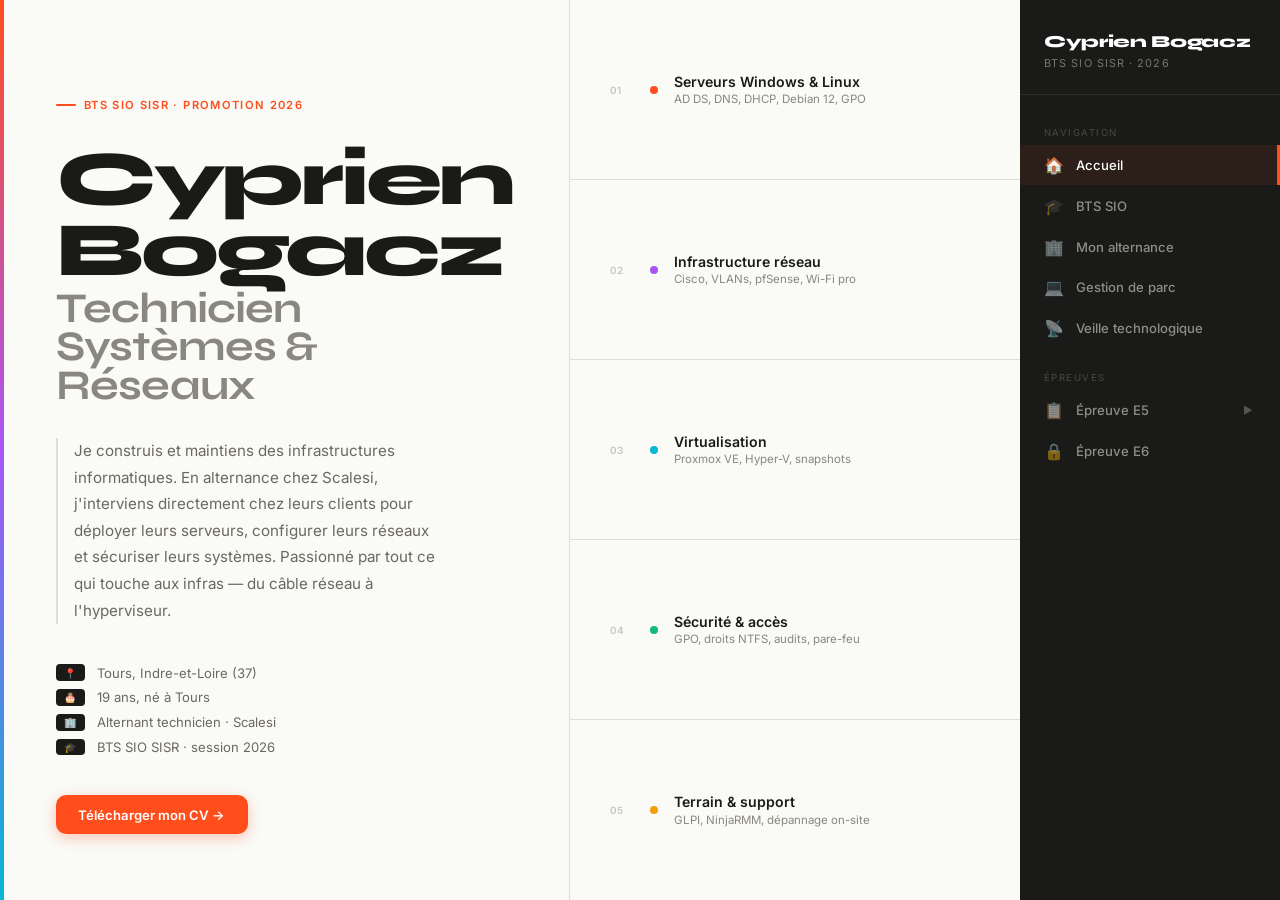
==== commit 032d4197: "push" ====
--- a/index.html
+++ b/index.html
@@ -400,13 +400,12 @@
       <p class="hero-desc fi">Je construis et maintiens des infrastructures informatiques. En alternance chez Scalesi, j'interviens directement chez leurs clients pour déployer leurs serveurs, configurer leurs réseaux et sécuriser leurs systèmes. Passionné par tout ce qui touche aux infras — du câble réseau à l'hyperviseur.</p>
       <div class="hero-infos fi">
         <div class="hero-info-item"><span class="badge">📍</span>Tours, Indre-et-Loire (37)</div>
-        <div class="hero-info-item"><span class="badge">🎂</span>18 ans, né à Tours</div>
+        <div class="hero-info-item"><span class="badge">🎂</span>19 ans, né à Tours</div>
         <div class="hero-info-item"><span class="badge">🏢</span>Alternant technicien · Scalesi</div>
         <div class="hero-info-item"><span class="badge">🎓</span>BTS SIO SISR · session 2026</div>
       </div>
       <div class="hero-btns fi">
-        <a href="#" class="btn btn-primary">Télécharger mon CV →</a>
-        <a href="#" class="btn btn-outline">Lettre de motivation</a>
+        <a href="cv_cyprien_bogacz.pdf" target="_blank" class="btn btn-primary">Télécharger mon CV →</a>
       </div>
     </div>
     <div class="hero-right fi">
